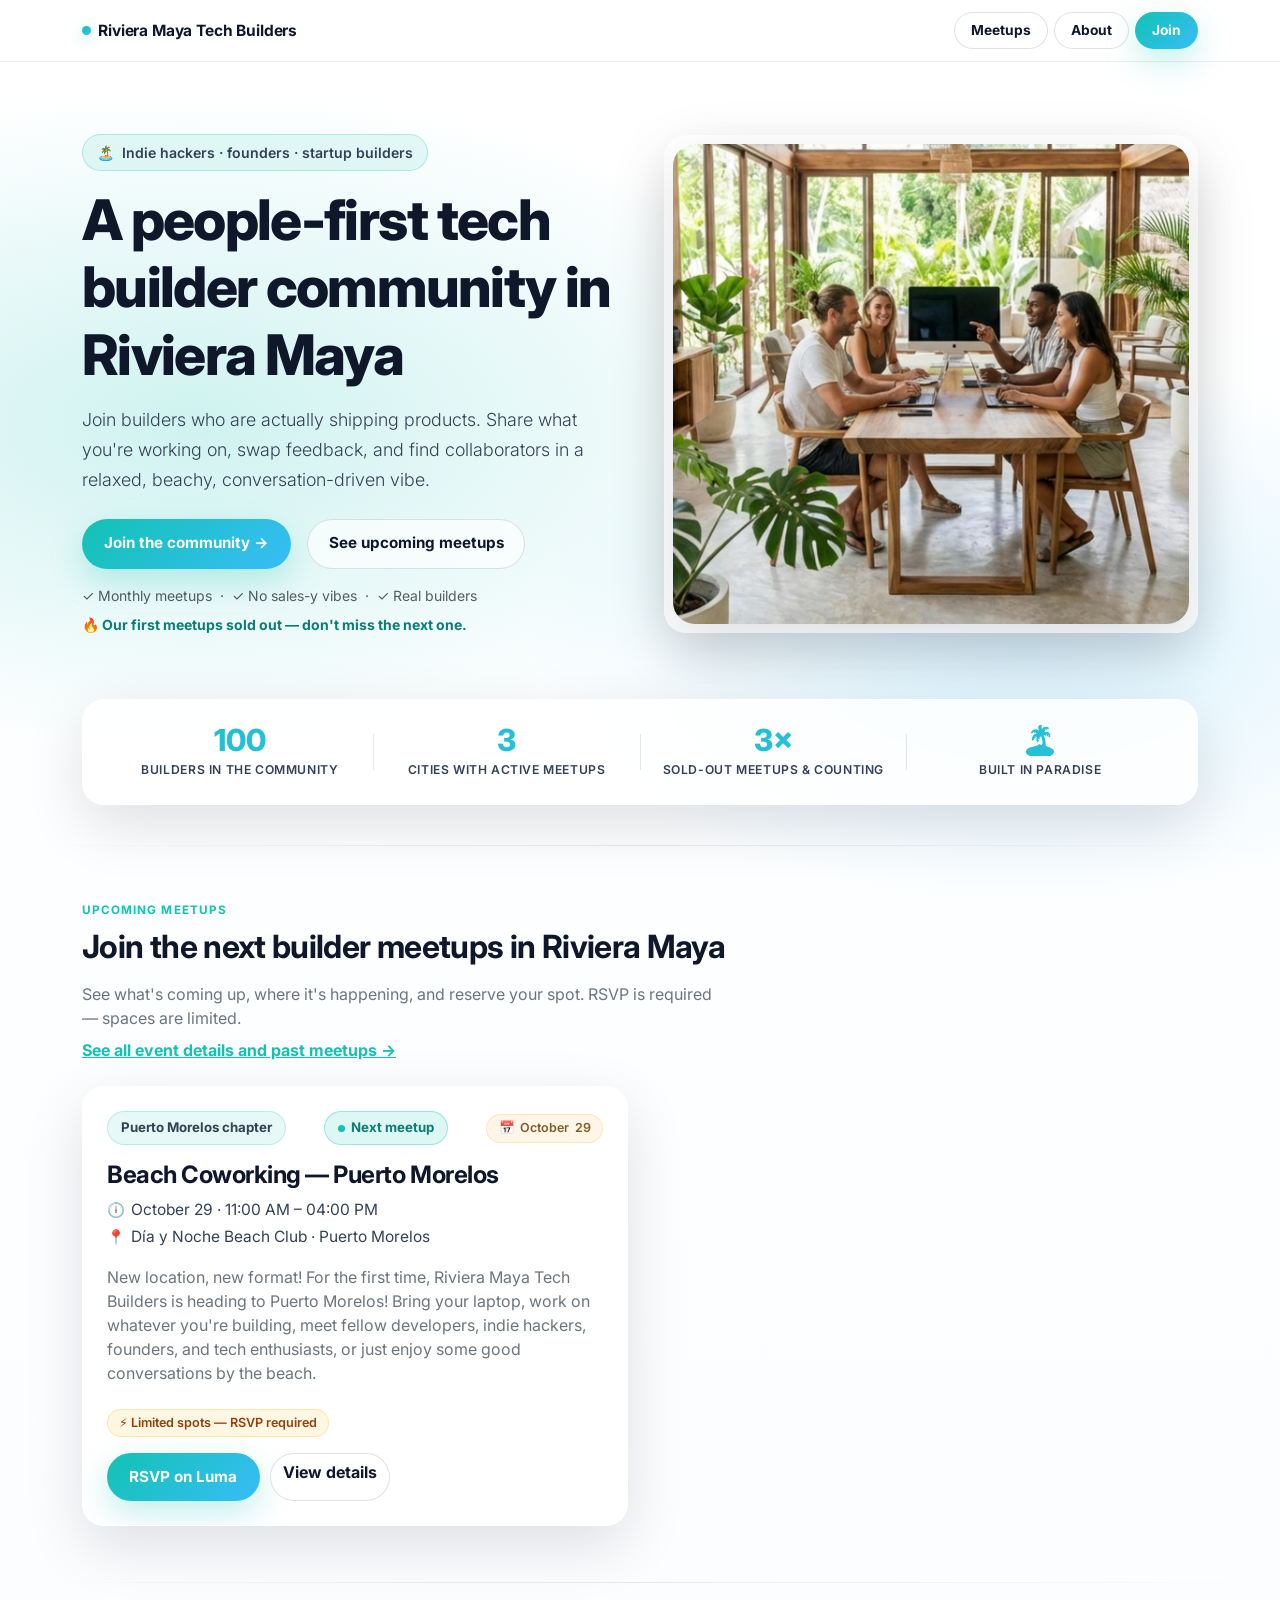
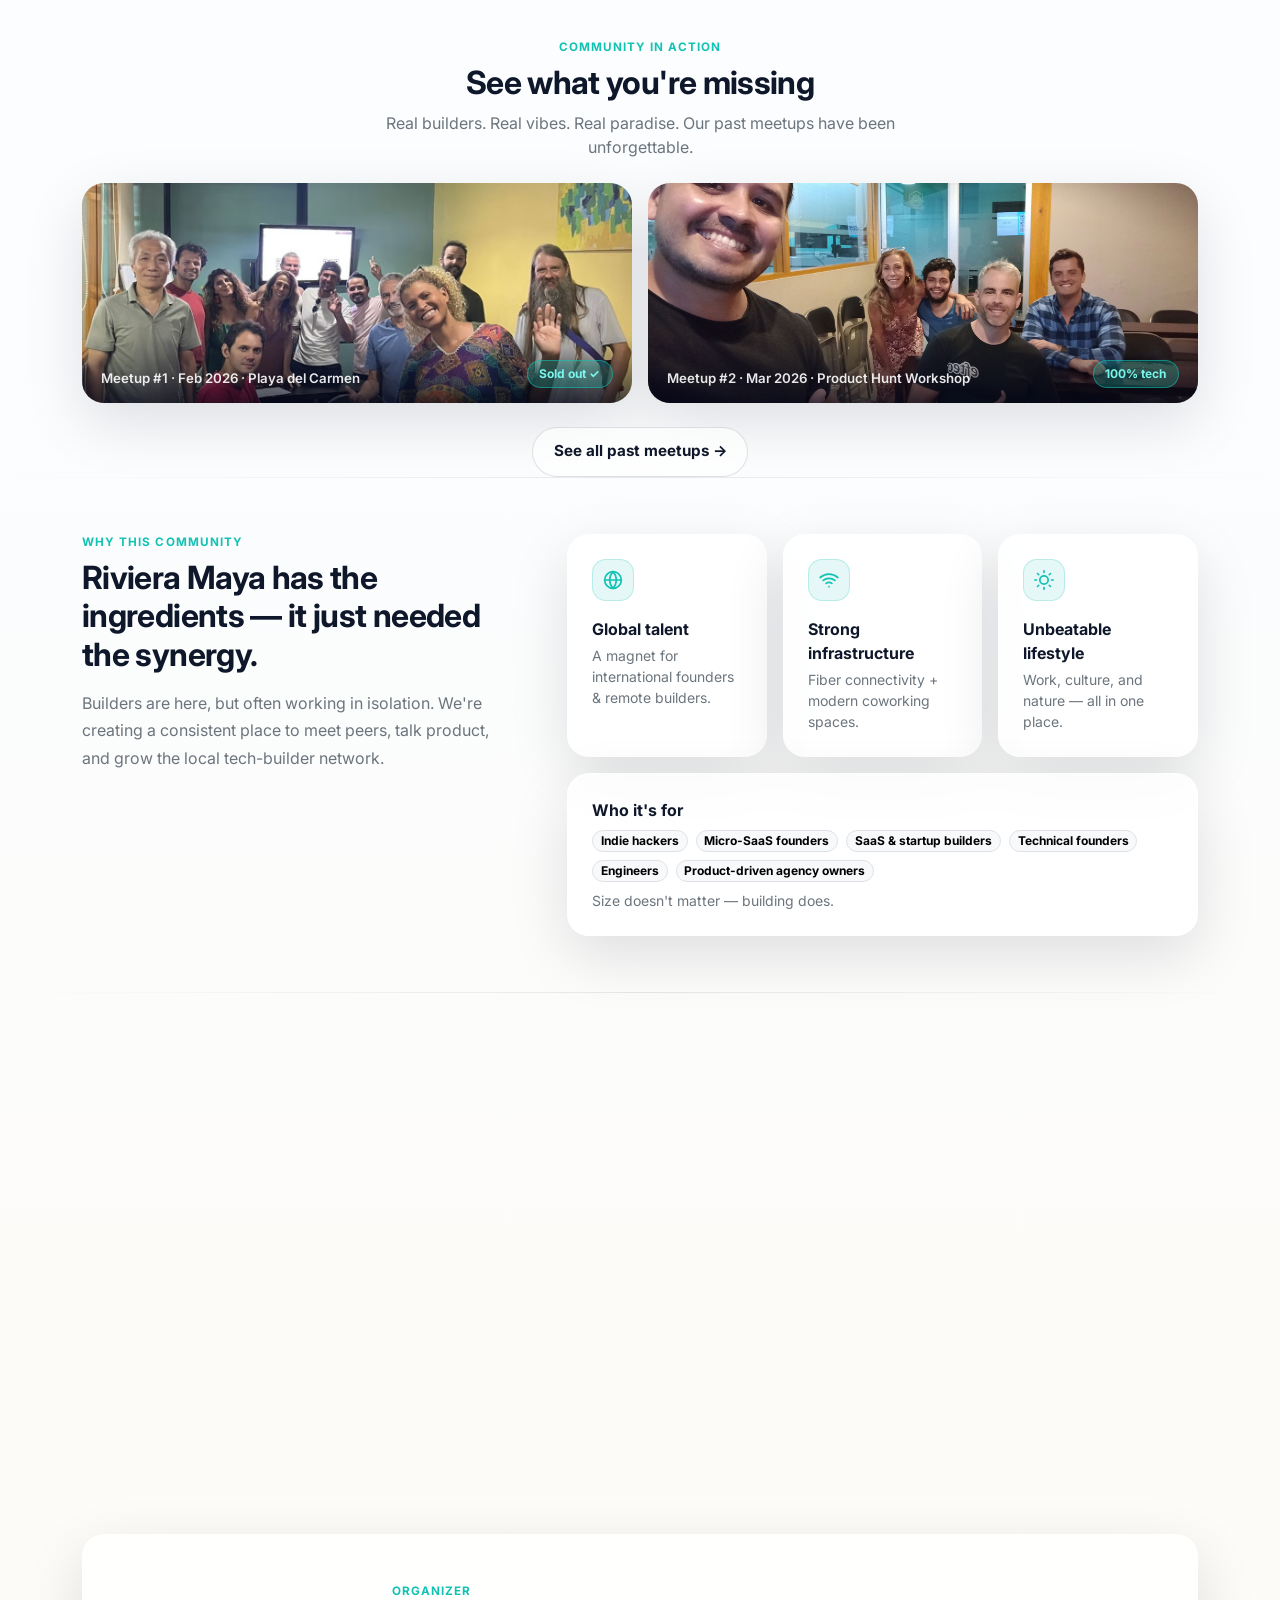
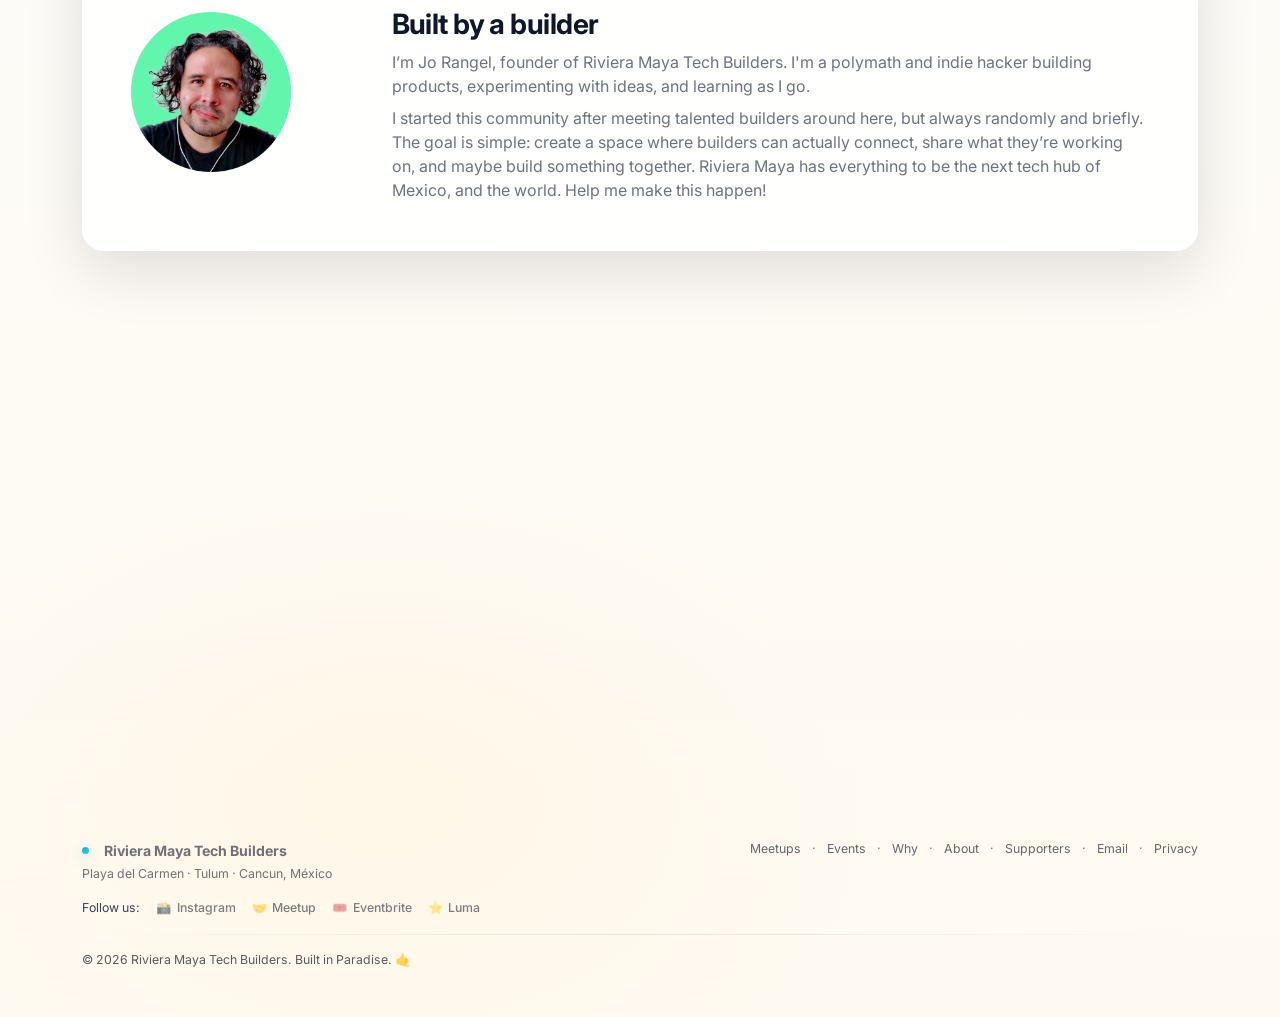
==== index.html @ ccc37596 "replace url from tulum event" ====
<!doctype html>
<html lang="en">
<head>
  <meta charset="utf-8" />
  <meta name="viewport" content="width=device-width, initial-scale=1" />

  <!-- ── SEO: Primary ─────────────────────────────────────── -->
  <title>Riviera Maya Tech Builders | Community for Founders & Indie Hackers</title>
  <meta name="description" content="Monthly meetups for indie hackers, SaaS founders & startup builders in Playa del Carmen, Tulum, and Cancun. No sales-y vibes — just real builders shipping real products." />
  <meta name="author" content="Riviera Maya Tech Builders" />
  <link rel="canonical" href="https://rivieramaya.tech/" />
  <meta name="robots" content="index, follow" />
  <meta name="theme-color" content="#12c2b3" />

  <!-- ── SEO: Open Graph ──────────────────────────────────── -->
  <meta property="og:type" content="website" />
  <meta property="og:url" content="https://rivieramaya.tech/" />
  <meta property="og:title" content="Riviera Maya Tech Builders | Community for Founders & Indie Hackers" />
  <meta property="og:description" content="Monthly meetups for indie hackers, SaaS founders & startup builders in Playa del Carmen, Tulum, and Cancun. Join the community." />
  <meta property="og:image" content="https://rivieramaya.tech/assets/og-image.png" />
  <meta property="og:image:width" content="1200" />
  <meta property="og:image:height" content="630" />
  <meta property="og:site_name" content="Riviera Maya Tech Builders" />
  <meta property="og:locale" content="en_US" />

  <!-- ── SEO: Twitter Card ────────────────────────────────── -->
  <meta name="twitter:card" content="summary_large_image" />
  <meta name="twitter:url" content="https://rivieramaya.tech/" />
  <meta name="twitter:title" content="Riviera Maya Tech Builders | Founders & Indie Hackers" />
  <meta name="twitter:description" content="Monthly meetups for indie hackers, SaaS founders & startup builders in Riviera Maya. Join the community." />
  <meta name="twitter:image" content="https://rivieramaya.tech/assets/og-image.png" />
  <meta name="twitter:site" content="@rivieramayatech" />

  <!-- ── Favicon ──────────────────────────────────────────── -->
  <link rel="icon" type="image/png" href="assets/favicon.png" />
  <link rel="apple-touch-icon" href="assets/favicon.png" />

  <!-- ── JSON-LD: Organization + Events ──────────────────── -->
  <script type="application/ld+json">
  {
    "@context": "https://schema.org",
    "@graph": [
      {
        "@type": "WebSite",
        "@id": "https://rivieramaya.tech/#website",
        "url": "https://rivieramaya.tech/",
        "name": "Riviera Maya Tech Builders",
        "description": "A community for indie hackers, founders, developers and startup builders in Playa del Carmen, Tulum, Puerto Morelos and Cancún.",
        "publisher": {
          "@id": "https://rivieramaya.tech/#organization"
        },
        "inLanguage": "en",
        "potentialAction": {
          "@type": "SearchAction",
          "target": "https://rivieramaya.tech/?s={search_term_string}",
          "query-input": "required name=search_term_string"
        }
      },
      {
        "@type": "Organization",
        "@id": "https://rivieramaya.tech/#organization",
        "name": "Riviera Maya Tech Builders",
        "url": "https://rivieramaya.tech/",
        "description": "A community for indie hackers, founders, developers and startup builders in Playa del Carmen, Tulum, Puerto Morelos and Cancún.",
        "email": "hello@rivieramaya.tech",
        "logo": {
          "@type": "ImageObject",
          "url": "https://rivieramaya.tech/assets/og-image.png",
          "width": 1200,
          "height": 630
        },
        "sameAs": [
          "https://www.instagram.com/rivieramayatech",
          "https://www.meetup.com/riviera-maya-tech-builders/",
          "https://www.eventbrite.com.mx/o/120842868943",
          "https://luma.com/rivieramayatech"
        ],
        "contactPoint": {
          "@type": "ContactPoint",
          "email": "hello@rivieramaya.tech",
          "contactType": "community"
        },
        "areaServed": [
          {
            "@type": "City",
            "name": "Playa del Carmen",
            "containedInPlace": {
              "@type": "State",
              "name": "Quintana Roo"
            }
          },
          {
            "@type": "City",
            "name": "Tulum",
            "containedInPlace": {
              "@type": "State",
              "name": "Quintana Roo"
            }
          },
          {
            "@type": "City",
            "name": "Cancún",
            "containedInPlace": {
              "@type": "State",
              "name": "Quintana Roo"
            }
          },
          {
            "@type": "City",
            "name": "Puerto Morelos",
            "containedInPlace": {
              "@type": "State",
              "name": "Quintana Roo"
            }
          }
        ]
      },
      {
        "@type": "Event",
        "@id": "https://rivieramaya.tech/events#event-puerto-morelos-2026-10-29",
        "name": "Beach Coworking — Riviera Maya Tech Builders (Puerto Morelos)",
        "description": "The first Riviera Maya Tech Builders meetup in Puerto Morelos: a relaxed beach coworking session. Bring your laptop, work on whatever you're building, and meet fellow developers, indie hackers, founders and tech enthusiasts by the Caribbean. No presentations, no pitches, no formal agenda. Free admission, RSVP required.",
        "startDate": "2026-10-29T11:00:00-05:00",
        "endDate": "2026-10-29T16:00:00-05:00",
        "eventAttendanceMode": "https://schema.org/OfflineEventAttendanceMode",
        "eventStatus": "https://schema.org/EventScheduled",
        "isAccessibleForFree": true,
        "image": [
          "https://rivieramaya.tech/assets/og-image.png"
        ],
        "url": "https://www.meetup.com/riviera-maya-tech-builders/events/317094755",
        "organizer": {
          "@id": "https://rivieramaya.tech/#organization"
        },
        "location": {
          "@type": "Place",
          "name": "Día y Noche Beach Club",
          "address": {
            "@type": "PostalAddress",
            "streetAddress": "Av. Javier Rojo Gómez y Rafael E. Melgar",
            "addressLocality": "Puerto Morelos",
            "postalCode": "77580",
            "addressRegion": "Quintana Roo",
            "addressCountry": "MX"
          }
        },
        "offers": {
          "@type": "Offer",
          "price": "0",
          "priceCurrency": "MXN",
          "availability": "https://schema.org/InStock",
          "validFrom": "2026-10-22T00:00:00-05:00",
          "url": "https://www.eventbrite.com.mx/e/beach-coworking-riviera-maya-tech-builders-tickets-2003791291694"
        }
      }
    ]
  }
</script>

  <!-- ── Tally embed ──────────────────────────────────────── -->
  <script async src="https://tally.so/widgets/embed.js"></script>

  <!-- ── Bootstrap 5 ─────────────────────────────────────── -->
  <link href="https://cdn.jsdelivr.net/npm/bootstrap@5.3.3/dist/css/bootstrap.min.css" rel="stylesheet" />

  <!-- ── Fonts ────────────────────────────────────────────── -->
  <link rel="preconnect" href="https://fonts.googleapis.com" />
  <link rel="preconnect" href="https://fonts.gstatic.com" crossorigin />
  <link href="https://fonts.googleapis.com/css2?family=Inter:wght@400;500;600;700;800&display=swap" rel="stylesheet" />

  <link rel="stylesheet" href="assets/style.css" />

  <style>
  /*In case a more stylish organizer photo is needed*/
  /*
  #organizer img {
    box-shadow: 0 12px 30px rgba(2,6,23,.12);
  }
  */
  </style>
</head>

<body>
  <a href="#main-content" class="skip-link">Skip to main content</a>

  <!-- ════════════════ NAV ════════════════ -->
  <nav class="navbar" id="mainNav" role="navigation" aria-label="Main navigation">
    <div class="container">

      <a class="navbar-brand fw-bold" href="/" aria-label="Riviera Maya Tech Builders – home">
        <span class="brand-dot" aria-hidden="true"></span>
        <span class="brand-name">Riviera Maya Tech Builders</span>
        <span class="brand-name-short">RM Tech Builders</span>
      </a>

      <div class="nav-actions">
        <a class="btn ghost btn-sm" href="#meetups">Meetups</a>
        <a class="btn ghost btn-sm" href="#about">About</a>
        <button
          class="btn cta btn-sm"
          data-tally-open="J9OvqK"
          data-tally-layout="modal"
          data-tally-width="374"
          data-tally-emoji-text="👋"
          data-tally-emoji-animation="heart-beat"
          data-tally-auto-close="3000"
          aria-label="Join the community"
        >
          Join
        </button>
      </div>

    </div>
  </nav>

  <!-- ════════════════ HERO ════════════════ -->
  <header class="hero" role="banner" id="main-content">
    <div class="container">
      <div class="row align-items-center g-4 g-lg-5">

        <!-- Copy -->
        <div class="col-lg-6">
          <div class="pill mb-3 fade-up visible">
            <span aria-hidden="true">🏝️</span>
            Indie hackers · founders · startup builders
          </div>

          <h1 class="headline display-4 mb-3 fade-up visible">
            A people-first tech builder community in Riviera Maya
          </h1>

          <p class="lead mb-4 fade-up visible delay-1">
            Join builders who are actually shipping products. Share what you're working on, swap feedback, and find collaborators in a relaxed, beachy, conversation-driven vibe.
          </p>

          <div class="d-flex flex-wrap gap-3 mb-3 fade-up visible delay-2">
            <button
              class="btn cta"
              data-tally-open="J9OvqK"
              data-tally-layout="modal"
              data-tally-width="374"
              data-tally-emoji-text="👋"
              data-tally-emoji-animation="heart-beat"
              data-tally-auto-close="3000"
              aria-label="Open form to join the community"
            >
              Join the community →
            </button>
            <a class="btn ghost" href="#meetups">See upcoming meetups</a>
          </div>

          <p class="small text-muted mb-0 fade-up visible delay-3">
            ✓ Monthly meetups &nbsp;·&nbsp; ✓ No sales-y vibes &nbsp;·&nbsp; ✓ Real builders
          </p>
          <p class="small fw-bold mt-2 mb-0 fade-up visible delay-3" style="color:#0a7d74;">
            🔥 Our first meetups sold out — don't miss the next one.
          </p>
        </div>

        <!-- Hero image -->
        <div class="col-lg-6 fade-up visible delay-1">
          <div class="glass p-2">
            <img
              class="hero-img"
              src="assets/hero.jpg"
              alt="Tech builders collaborating in a tropical coworking space in Riviera Maya"
              width="640" height="480"
              loading="eager"
              fetchpriority="high"
            />
          </div>
        </div>

      </div>
    </div>
  </header>

  <!-- ════════════════ SOCIAL PROOF STRIP ════════════════ -->
  <section class="proof-strip" aria-label="Community highlights">
    <div class="container">
      <div class="proof-strip-inner glass fade-up visible">
        <div class="proof-item">
          <div class="proof-num">100</div>
          <div class="proof-label">builders in the community</div>
        </div>
        <div class="proof-divider" aria-hidden="true"></div>
        <div class="proof-item">
          <div class="proof-num">3</div>
          <div class="proof-label">cities with active meetups</div>
        </div>
        <div class="proof-divider" aria-hidden="true"></div>
        <div class="proof-item">
          <div class="proof-num">3×</div>
          <div class="proof-label">sold-out meetups &amp; counting</div>
        </div>
        <div class="proof-divider" aria-hidden="true"></div>
        <div class="proof-item">
          <div class="proof-num">🏝️</div>
          <div class="proof-label">built in paradise</div>
        </div>
      </div>
    </div>
  </section>

  <div class="soft-divider"></div>

  <!-- ════════════════ MEETUPS ════════════════ -->
  <section id="meetups" class="section" aria-labelledby="meetups-heading">
    <div class="container">
      <div class="row align-items-end g-4 mb-4">
        <div class="col-lg-8 fade-up">
          <div class="kicker mb-2">Upcoming meetups</div>
          <h2 class="fw-bold mb-3" id="meetups-heading">Join the next builder meetups in Riviera Maya</h2>
          <p class="text-secondary mb-2" style="max-width:640px">
            See what's coming up, where it's happening, and reserve your spot.
            RSVP is required — spaces are limited.
          </p>
          <a href="events.html" class="fw-bold" style="color:var(--sea)">See all event details and past meetups →</a>
        </div>
      </div>

      <!-- Meetup Cards -->
      
      <div class="row g-4">

        <div class="col-lg-6 fade-up delay-1">
          <div class="glass p-3 p-md-4 meetup-card d-flex flex-column h-100">
            <div class="d-flex align-items-center justify-content-between mb-3">
              <span class="meetup-badge">Puerto Morelos chapter</span>
              <span class="meetup-badge upcoming">Next meetup</span>
              <span class="date-chip"><span aria-hidden="true">📅</span>October <time datetime="2026-10-29">29</time></span>
            </div>

            <h3 class="h4 fw-bold mb-2">Beach Coworking — Puerto Morelos</h3>
            <div class="meetup-meta mb-1" data-icon="🕕">October 29 · 11:00 AM – 04:00 PM</div>
            <div class="meetup-meta mb-3" data-icon="📍">Día y Noche Beach Club · Puerto Morelos</div>

            <p class="text-secondary mb-4">
              ​New location, new format! For the first time, Riviera Maya Tech Builders is heading to Puerto Morelos! 
              Bring your laptop, work on whatever you're building, meet fellow developers, indie hackers, founders, and tech enthusiasts, or just enjoy some good conversations by the beach.
            </p>

            <div class="mb-3">
              <span class="capacity-note">⚡ Limited spots — RSVP required</span>
            </div>
            <div class="meetup-actions mt-auto">
              <a
                class="btn cta"
                href="https://luma.com/9oxpor7z"
                target="_blank"
                rel="noopener noreferrer"
                aria-label="RSVP on Luma for Puerto Morelos meetup"
              >
                RSVP on Luma
              </a>
              <a class="btn flyer-btn" href="events.html#puerto-morelos">
                View details
              </a>
            </div>
          </div>
        </div>
        <!-- 
        <div class="col-lg-6 fade-up delay-1">
          <div class="glass p-3 p-md-4 meetup-card d-flex flex-column h-100">
            <div class="d-flex align-items-center justify-content-between mb-3">
              <span class="meetup-badge">PDC chapter</span>
              <span class="date-chip"><span aria-hidden="true">📅</span> <time datetime="2026-06-29">June 29</time></span>
            </div>

            <h3 class="h4 fw-bold mb-2">Built in Paradise 🌴</h3>
            <div class="meetup-meta mb-1" data-icon="🕕">June 29 · 6:00 PM – 8:00 PM</div>
            <div class="meetup-meta mb-3" data-icon="📍">Nest Coworking · Playa del Carmen</div>

            <p class="text-secondary mb-4">
              Another Built in Paradise session. Builders will present their projects built in Riviera Maya, followed by open discussion and feedback from the group. See what people is building locally!
            </p>

            <div class="mb-3">
              <span class="capacity-note">⚡ Limited spots — RSVP required</span>
            </div>
            <div class="meetup-actions mt-auto">
              <a
                class="btn cta"
                href="https://luma.com/s7ik2f88"
                target="_blank"
                rel="noopener noreferrer"
                aria-label="RSVP on Luma for built in paradise meetup"
              >
                RSVP on Luma
              </a>
              <a class="btn flyer-btn" href="events.html#event-built-in-paradise">
                View details
              </a>
            </div>
          </div>
        </div>
      </div>
      -->

    </div>
  </section>

  <div class="soft-divider"></div>

  <!-- ════════════════ COMMUNITY IN ACTION ════════════════ -->
  <section class="section community-action" aria-labelledby="action-heading">
    <div class="container">
      <div class="text-center mb-4 fade-up">
        <div class="kicker mb-2">Community in action</div>
        <h2 class="fw-bold" id="action-heading">See what you're missing</h2>
        <p class="text-secondary mt-2 mb-0" style="max-width:520px;margin-left:auto;margin-right:auto">
          Real builders. Real vibes. Real paradise. Our past meetups have been unforgettable.
        </p>
      </div>
      <div class="row g-3">
        <div class="col-md-6 fade-up delay-1">
          <div class="photo-card">
            <img
              src="assets/events/february19.jpg"
              alt="Riviera Maya Tech Builders first meetup in Playa del Carmen, February 2026"
              class="community-photo"
              loading="lazy"
              width="800" height="500"
            />
            <div class="photo-overlay">
              <div class="photo-caption-text">Meetup #1 · Feb 2026 · Playa del Carmen</div>
              <span class="photo-badge sold-out-badge">Sold out ✓</span>
            </div>
          </div>
        </div>
        <div class="col-md-6 fade-up delay-2">
          <div class="photo-card">
            <img
              src="assets/events/march18.jpg"
              alt="Product Hunt workshop at Riviera Maya Tech Builders, March 2026"
              class="community-photo"
              loading="lazy"
              width="800" height="500"
            />
            <div class="photo-overlay">
              <div class="photo-caption-text">Meetup #2 · Mar 2026 · Product Hunt Workshop</div>
              <span class="photo-badge sold-out-badge">100% tech</span>
            </div>
          </div>
        </div>
      </div>
      <div class="text-center mt-4 fade-up">
        <a href="events.html#past-events" class="btn ghost">See all past meetups →</a>
      </div>
    </div>
  </section>

  <div class="soft-divider"></div>

  <!-- ════════════════ WHY ════════════════ -->
  <section id="why" class="section" aria-labelledby="why-heading">
    <div class="container">
      <div class="row g-4 g-lg-5 align-items-stretch">

        <div class="col-lg-5 fade-up">
          <div class="kicker mb-2">Why this community</div>
          <h2 class="fw-bold mb-3" id="why-heading">Riviera Maya has the ingredients — it just needed the synergy.</h2>
          <p class="text-secondary mb-0" style="line-height:1.7">
            Builders are here, but often working in isolation. We're creating a consistent place to meet peers,
            talk product, and grow the local tech-builder network.
          </p>
        </div>

        <div class="col-lg-7">
          <div class="row g-3">
            <div class="col-md-4 fade-up delay-1">
              <div class="glass p-4 h-100">
                <div class="icon mb-3" aria-label="Global talent">
                  <svg xmlns="http://www.w3.org/2000/svg" width="20" height="20" viewBox="0 0 24 24" fill="none" stroke="currentColor" stroke-width="2" stroke-linecap="round" stroke-linejoin="round" aria-hidden="true"><circle cx="12" cy="12" r="10"/><line x1="2" y1="12" x2="22" y2="12"/><path d="M12 2a15.3 15.3 0 0 1 4 10 15.3 15.3 0 0 1-4 10 15.3 15.3 0 0 1-4-10 15.3 15.3 0 0 1 4-10z"/></svg>
                </div>
                <div class="fw-bold mb-1">Global talent</div>
                <div class="text-secondary small">A magnet for international founders &amp; remote builders.</div>
              </div>
            </div>
            <div class="col-md-4 fade-up delay-2">
              <div class="glass p-4 h-100">
                <div class="icon mb-3" aria-label="Strong infrastructure">
                  <svg xmlns="http://www.w3.org/2000/svg" width="20" height="20" viewBox="0 0 24 24" fill="none" stroke="currentColor" stroke-width="2" stroke-linecap="round" stroke-linejoin="round" aria-hidden="true"><path d="M5 12.55a11 11 0 0 1 14.08 0"/><path d="M1.42 9a16 16 0 0 1 21.16 0"/><path d="M8.53 16.11a6 6 0 0 1 6.95 0"/><line x1="12" y1="20" x2="12.01" y2="20"/></svg>
                </div>
                <div class="fw-bold mb-1">Strong infrastructure</div>
                <div class="text-secondary small">Fiber connectivity + modern coworking spaces.</div>
              </div>
            </div>
            <div class="col-md-4 fade-up delay-3">
              <div class="glass p-4 h-100">
                <div class="icon mb-3" aria-label="Unbeatable lifestyle">
                  <svg xmlns="http://www.w3.org/2000/svg" width="20" height="20" viewBox="0 0 24 24" fill="none" stroke="currentColor" stroke-width="2" stroke-linecap="round" stroke-linejoin="round" aria-hidden="true"><circle cx="12" cy="12" r="5"/><line x1="12" y1="1" x2="12" y2="3"/><line x1="12" y1="21" x2="12" y2="23"/><line x1="4.22" y1="4.22" x2="5.64" y2="5.64"/><line x1="18.36" y1="18.36" x2="19.78" y2="19.78"/><line x1="1" y1="12" x2="3" y2="12"/><line x1="21" y1="12" x2="23" y2="12"/><line x1="4.22" y1="19.78" x2="5.64" y2="18.36"/><line x1="18.36" y1="5.64" x2="19.78" y2="4.22"/></svg>
                </div>
                <div class="fw-bold mb-1">Unbeatable lifestyle</div>
                <div class="text-secondary small">Work, culture, and nature — all in one place.</div>
              </div>
            </div>
          </div>

          <div class="glass p-4 mt-3 fade-up delay-2">
            <div class="fw-bold mb-2">Who it's for</div>
            <div class="d-flex flex-wrap gap-2" role="list" aria-label="Community member types">
              <span class="badge rounded-pill text-bg-light border" role="listitem">Indie hackers</span>
              <span class="badge rounded-pill text-bg-light border" role="listitem">Micro-SaaS founders</span>
              <span class="badge rounded-pill text-bg-light border" role="listitem">SaaS &amp; startup builders</span>
              <span class="badge rounded-pill text-bg-light border" role="listitem">Technical founders</span>
              <span class="badge rounded-pill text-bg-light border" role="listitem">Engineers</span>
              <span class="badge rounded-pill text-bg-light border" role="listitem">Product-driven agency owners</span>
            </div>
            <div class="text-secondary small mt-2">
              Size doesn't matter — building does.
            </div>
          </div>
        </div>

      </div>
    </div>
  </section>

  <div class="soft-divider"></div>

  <!-- ════════════════ ABOUT / HOW WE ROLL ════════════════ -->
  <section id="about" class="section" aria-labelledby="about-heading">
    <div class="container">
      <div class="glass p-4 p-md-5 fade-up">
        <div class="row g-4 align-items-center">

          <div class="col-lg-8">
            <div class="kicker mb-2">How we roll</div>
            <h2 class="fw-bold mb-3" id="about-heading">Simple, friendly, and laidback</h2>
            <div class="row g-3 mt-1">
              <div class="col-sm-6">
                <div class="d-flex gap-3 align-items-start">
                  <span aria-hidden="true" style="font-size:1.35rem;line-height:1.1">📅</span>
                  <div>
                    <div class="fw-bold small mb-1">Monthly / bimonthly meetups</div>
                    <div class="text-secondary small">Talks, workshops, and informal sessions.</div>
                  </div>
                </div>
              </div>
              <div class="col-sm-6">
                <div class="d-flex gap-3 align-items-start">
                  <span aria-hidden="true" style="font-size:1.35rem;line-height:1.1">🚫</span>
                  <div>
                    <div class="fw-bold small mb-1">Conversation-driven</div>
                    <div class="text-secondary small">Not sales-driven. Never will be.</div>
                  </div>
                </div>
              </div>
              <div class="col-sm-6">
                <div class="d-flex gap-3 align-items-start">
                  <span aria-hidden="true" style="font-size:1.35rem;line-height:1.1">🧠</span>
                  <div>
                    <div class="fw-bold small mb-1">Bring what you're building</div>
                    <div class="text-secondary small">Share progress — and what you're stuck on.</div>
                  </div>
                </div>
              </div>
              <div class="col-sm-6">
                <div class="d-flex gap-3 align-items-start">
                  <span aria-hidden="true" style="font-size:1.35rem;line-height:1.1">✨</span>
                  <div>
                    <div class="fw-bold small mb-1">Leave with value</div>
                    <div class="text-secondary small">Feedback, ideas, and new connections every time.</div>
                  </div>
                </div>
              </div>
            </div>
          </div>

          <!-- CTA card -->
          <div class="col-lg-4 fade-up delay-1">
            <div class="glass-sand p-4 text-center">
              <div style="font-size:2rem;margin-bottom:.6rem" aria-hidden="true">🌊</div>
              <div class="fw-bold mb-2">Want to join or collaborate?</div>
              <p class="small text-secondary mb-3">
                Answer this short form and we'll loop you into the next meetup.
              </p>
              <button
                class="btn cta w-100 justify-content-center"
                data-tally-open="J9OvqK"
                data-tally-layout="modal"
                data-tally-width="374"
                data-tally-emoji-text="👋"
                data-tally-emoji-animation="heart-beat"
                data-tally-auto-close="3000"
                aria-label="Open form to join the community"
              >
                Join →
              </button>
              <div class="small text-muted mt-2">No spam. Just meetup updates.</div>
            </div>
          </div>

        </div>
      </div>
    </div>
  </section>

  <!-- ════════════════ ORGANIZER ════════════════ -->
  <section id="organizer" class="section">
    <div class="container">
      <div class="glass p-4 p-md-5">
        <div class="row align-items-center g-4">
          
          <!-- Photo -->
          <div class="col-md-3 text-center text-md-start">
            <img 
              src="assets/organizer.webp" 
              alt="Jo Rangel, organizer of Riviera Maya Tech Builders"
              class="img-fluid rounded-4"
              style="max-width:160px;"
              loading="lazy"
            />
          </div>

          <!-- Content -->
          <div class="col-md-9">
            <div class="kicker mb-2">Organizer</div>
            <h3 class="fw-bold mb-2">Built by a builder</h3>
            
            <p class="text-secondary mb-2">
              I’m Jo Rangel, founder of Riviera Maya Tech Builders. I'm a polymath and indie hacker building products, experimenting with ideas, and learning as I go.
            </p>

            <p class="text-secondary mb-0">
              I started this community after meeting talented builders around here, but always randomly and briefly. The goal is simple: create a space where builders can actually connect, share what they’re working on, and maybe build something together. Riviera Maya has everything to be the next tech hub of Mexico, and the world. Help me make this happen!
            </p>
          </div>

        </div>
      </div>
    </div>
  </section>

  <!-- ════════════════ SUPPORTERS ════════════════ -->
  <section id="supporters" class="section pt-0" aria-labelledby="supporters-heading">
    <div class="container">
      <div class="glass p-4 p-md-5 fade-up">
        <div class="row align-items-end g-4 mb-4">
          <div class="col-lg-8">
            <div class="kicker mb-2">Community partners</div>
            <h2 class="fw-bold mb-3" id="supporters-heading">Trusted by</h2>
            <p class="text-secondary mb-0" style="max-width:600px">
              Our meetups are made possible thanks to these amazing coworking spaces in the Riviera Maya.
            </p>
          </div>
        </div>

        <div class="row g-3 align-items-start">
          <div class="col-md-5 fade-up delay-1">
            <a
              class="glass p-4 h-100 support-card"
              href="https://nestcoworking.com.mx/"
              target="_blank"
              rel="noopener noreferrer"
              aria-label="Visit Nest Coworking website"
            >
              <div class="support-logo-wrap">
                <img class="support-logo" src="assets/nest.jpg" alt="Nest Coworking logo" width="180" height="56" loading="lazy" />
              </div>
              <div class="fw-bold mb-1">Nest Coworking</div>
              <div class="text-secondary small">Host of our Playa del Carmen meetups.</div>
            </a>
          </div>

          <div class="col-md-5 fade-up delay-2">
            <a
              class="glass p-4 h-100 support-card"
              href="https://digitaljungle.org/"
              target="_blank"
              rel="noopener noreferrer"
              aria-label="Visit Digital Jungle website"
            >
              <div class="support-logo-wrap">
                <img class="support-logo" src="assets/digitaljungle.png" alt="Digital Jungle logo" width="180" height="56" loading="lazy" />
              </div>
              <div class="fw-bold mb-1">Digital Jungle</div>
              <div class="text-secondary small">Host of our Tulum meetups.</div>
            </a>
          </div>

          <div class="col-md-2 fade-up delay-3 d-flex align-items-center">
            <div class="small text-secondary">
              Want to host or support?<br>
              <a href="mailto:hello@rivieramaya.tech" class="fw-bold" style="color:var(--sea)">Email us →</a>
            </div>
          </div>
        </div>

      </div>
    </div>
  </section>

  <!-- ════════════════ FOOTER ════════════════ -->
  <footer role="contentinfo">
    <div class="container">
      <div class="d-flex flex-column flex-md-row justify-content-between align-items-start gap-3">
        <div>
          <div class="d-flex align-items-center gap-2 mb-1">
            <span class="brand-dot" style="width:7px;height:7px" aria-hidden="true"></span>
            <span class="fw-bold">Riviera Maya Tech Builders</span>
          </div>
          <div class="small">Playa del Carmen · Tulum · Cancun, México</div>
        </div>

        <nav class="small" aria-label="Footer navigation">
          <a href="#meetups">Meetups</a>
          <span class="mx-2" aria-hidden="true">·</span>
          <a href="events.html">Events</a>
          <span class="mx-2" aria-hidden="true">·</span>
          <a href="#why">Why</a>
          <span class="mx-2" aria-hidden="true">·</span>
          <a href="#about">About</a>
          <span class="mx-2" aria-hidden="true">·</span>
          <a href="#supporters">Supporters</a>
          <span class="mx-2" aria-hidden="true">·</span>
          <a href="mailto:hello@rivieramaya.tech">Email</a>
          <span class="mx-2" aria-hidden="true">·</span>
          <a href="privacy.html">Privacy</a>
        </nav>
      </div>

      <div class="mt-3 d-flex flex-wrap align-items-center gap-3">
        <span class="small" style="color:var(--muted)">Follow us:</span>
        <a class="social-link small"
          href="https://www.instagram.com/rivieramayatech"
          target="_blank" rel="me noopener noreferrer"
          aria-label="Riviera Maya Tech Builders on Instagram">
          <span aria-hidden="true">📸</span> Instagram
        </a>
        <a class="social-link small"
          href="https://www.meetup.com/riviera-maya-tech-builders/"
          target="_blank" rel="me noopener noreferrer"
          aria-label="Riviera Maya Tech Builders on Meetup">
          <span aria-hidden="true">🤝</span> Meetup
        </a>
        <a class="social-link small"
          href="https://www.eventbrite.com.mx/o/120842868943"
          target="_blank" rel="me noopener noreferrer"
          aria-label="Riviera Maya Tech Builders on Eventbrite">
          <span aria-hidden="true">🎟️</span> Eventbrite
        </a>
        <a class="social-link small"
          href="https://luma.com/rivieramayatech"
          target="_blank" rel="me noopener noreferrer"
          aria-label="Riviera Maya Tech Builders on Luma">
          <span aria-hidden="true">⭐</span> Luma
        </a>
      </div>

      <div class="soft-divider my-3"></div>

      <div class="small text-muted">
        © <span id="year"></span> Riviera Maya Tech Builders. Built in Paradise. 🤙
      </div>
    </div>
  </footer>

  <!-- ════════════════ SCRIPTS ════════════════ -->
  <script src="https://cdn.jsdelivr.net/npm/bootstrap@5.3.3/dist/js/bootstrap.bundle.min.js"></script>
  <script>
    // Footer year
    document.getElementById("year").textContent = new Date().getFullYear();

    // Scroll shadow on nav
    const nav = document.getElementById("mainNav");
    window.addEventListener("scroll", () => {
      nav.classList.toggle("scrolled", window.scrollY > 20);
    }, { passive: true });

    // Fade-up on scroll
    const fadeEls = document.querySelectorAll(".fade-up");
    if ("IntersectionObserver" in window) {
      const io = new IntersectionObserver(
        (entries) => entries.forEach(e => {
          if (e.isIntersecting) { e.target.classList.add("visible"); io.unobserve(e.target); }
        }),
        { threshold: 0.10 }
      );
      fadeEls.forEach(el => io.observe(el));
    } else {
      fadeEls.forEach(el => el.classList.add("visible"));
    }
  </script>

</body>
</html>
---- assets/style.css ----
/* ── Design tokens ──────────────────────────────────── */
:root {
  --ink:         #0f172a;
  --muted:       #334155;
  --sea:         #12c2b3;
  --sea-2:       #38bdf8;
  --sand:        #fff6e5;
  --sand-border: rgba(255,207,134,.30);
  --card:        rgba(255,255,255,.82);
  --shadow:      0 20px 60px rgba(2,6,23,.12);
  --shadow-sm:   0 8px 24px rgba(2,6,23,.08);
  --radius:      22px;
  --nav-h:       62px;
}

/* ── Base ────────────────────────────────────────────── */
*, *::before, *::after { box-sizing: border-box; }
html { scroll-behavior: smooth; }

body {
  font-family: "Inter", system-ui, -apple-system, Segoe UI, Roboto, Arial, sans-serif;
  color: var(--ink);
  background:
    radial-gradient(1200px 600px at 15% 10%, rgba(18,194,179,.20), transparent 55%),
    radial-gradient(900px 500px at 80% 15%, rgba(56,189,248,.18), transparent 55%),
    radial-gradient(900px 600px at 30% 95%, rgba(255,246,229,.85), transparent 55%),
    linear-gradient(180deg, #ffffff, #fbfdff 45%, #fffaf1 100%);
  overflow-x: hidden;
}

/* ── Typography ─────────────────────────────────────── */
h1, h2, h3, h4 {
  font-family: inherit;
  letter-spacing: -0.02em;
}

/* ── Accessibility ──────────────────────────────────── */
.skip-link {
  position: absolute;
  left: -9999px;
  top: auto;
  width: 1px;
  height: 1px;
  overflow: hidden;
}
.skip-link:focus {
  position: fixed;
  top: 1rem;
  left: 1rem;
  width: auto;
  height: auto;
  padding: .75rem 1rem;
  background: #fff;
  color: var(--ink);
  border-radius: 999px;
  box-shadow: var(--shadow-sm);
  z-index: 2000;
  text-decoration: none;
}

/* ════════════════════════════════════════════════════
   NAV
════════════════════════════════════════════════════ */
.navbar {
  backdrop-filter: blur(12px) saturate(1.3);
  -webkit-backdrop-filter: blur(12px) saturate(1.3);
  background: rgba(255,255,255,.75) !important;
  border-bottom: 1px solid rgba(15,23,42,.08);
  transition: box-shadow .25s ease;
  position: fixed;
  top: 0; left: 0; right: 0;
  z-index: 1000;
  min-height: var(--nav-h);
  padding-top: .55rem;
  padding-bottom: .55rem;
}
.navbar.scrolled {
  box-shadow: 0 4px 28px rgba(2,6,23,.08);
}

.navbar .container {
  display: flex;
  align-items: center;
  justify-content: space-between;
  flex-wrap: nowrap;
  gap: .5rem;
  width: 100%;
}

.navbar-brand {
  font-weight: 700;
  font-size: .97rem;
  letter-spacing: -.01em;
  white-space: nowrap;
  flex-shrink: 1;
  min-width: 0;
  display: flex;
  align-items: center;
  text-decoration: none;
  color: var(--ink);
}
.navbar-brand:hover { color: var(--ink); }

.brand-name-short { display: none; }

.brand-dot {
  width: 9px;
  height: 9px;
  border-radius: 999px;
  background: linear-gradient(135deg, var(--sea), var(--sea-2));
  display: inline-block;
  flex-shrink: 0;
  margin-right: .45rem;
  box-shadow: 0 4px 14px rgba(18,194,179,.40);
  animation: pulse-dot 3s ease-in-out infinite;
}

@keyframes pulse-dot {
  0%,100% { box-shadow: 0 4px 14px rgba(18,194,179,.40); }
  50% { box-shadow: 0 4px 22px rgba(18,194,179,.70); }
}

.nav-actions {
  display: flex;
  align-items: center;
  gap: .4rem;
  flex-shrink: 0;
  flex-wrap: nowrap;
}

@media (max-width: 575px) {
  .navbar {
    padding-top: .45rem;
    padding-bottom: .45rem;
  }
  .navbar .container {
    flex-direction: row;
    align-items: center;
    justify-content: space-between;
    gap: .5rem;
  }
  .navbar-brand {
    font-size: .88rem;
  }
  /* Hide ghost nav links on small screens — keep only the CTA */
  .nav-actions .ghost {
    display: none;
  }
  .nav-actions .cta {
    font-size: .84rem;
    padding: .46rem 1rem;
  }
}

/* ── Buttons ─────────────────────────────────────────── */
.cta {
  border-radius: 999px;
  padding: .78rem 1.4rem;
  font-weight: 700;
  font-size: .95rem;
  background: linear-gradient(135deg, var(--sea) 0%, var(--sea-2) 100%);
  border: 0;
  color: #fff !important;
  box-shadow: 0 12px 32px rgba(18,194,179,.26);
  transition: filter .18s, transform .18s, box-shadow .18s;
  display: inline-flex;
  align-items: center;
  gap: .4rem;
  text-decoration: none;
  cursor: pointer;
}
.cta:hover {
  filter: saturate(1.1) brightness(.97);
  transform: translateY(-1px);
  box-shadow: 0 18px 42px rgba(18,194,179,.34);
}
.cta:active { transform: translateY(0); }
.cta.btn-sm { padding: .5rem 1.05rem; font-size: .86rem; }

.ghost {
  border-radius: 999px;
  padding: .78rem 1.3rem;
  font-weight: 700;
  font-size: .95rem;
  border: 1.5px solid rgba(15,23,42,.13);
  background: rgba(255,255,255,.65);
  color: var(--ink);
  transition: background .18s, border-color .18s, transform .18s;
  text-decoration: none;
  display: inline-flex;
  align-items: center;
  cursor: pointer;
}
.ghost:hover {
  background: rgba(255,255,255,.92);
  border-color: rgba(15,23,42,.22);
  transform: translateY(-1px);
}
.ghost.btn-sm { padding: .42rem 1rem; font-size: .86rem; }

.flyer-btn {
  background: rgba(255,255,255,.70);
  border: 1.5px solid rgba(15,23,42,.12);
  color: var(--ink);
  border-radius: 999px;
  font-weight: 700;
  transition: background .18s, border-color .18s;
}
.flyer-btn:hover {
  background: rgba(255,255,255,.95);
  border-color: rgba(15,23,42,.20);
}

/* ── Cards ───────────────────────────────────────────── */
.glass {
  background: var(--card);
  backdrop-filter: blur(6px);
  -webkit-backdrop-filter: blur(6px);
  border: 1px solid rgba(255,255,255,.65);
  border-radius: var(--radius);
  box-shadow: var(--shadow);
}
.glass-sand {
  background: rgba(255,246,229,.78);
  border: 1px solid var(--sand-border);
  border-radius: var(--radius);
  box-shadow: var(--shadow-sm);
}

/* ── Pills / labels ──────────────────────────────────── */
.pill {
  display: inline-flex;
  align-items: center;
  gap: .45rem;
  padding: .44rem .88rem;
  border-radius: 999px;
  background: rgba(18,194,179,.10);
  border: 1px solid rgba(18,194,179,.26);
  color: var(--muted);
  font-weight: 600;
  font-size: .88rem;
}

.meetup-badge {
  display: inline-flex;
  align-items: center;
  gap: .4rem;
  padding: .38rem .8rem;
  border-radius: 999px;
  background: rgba(18,194,179,.10);
  border: 1px solid rgba(18,194,179,.22);
  color: var(--muted);
  font-weight: 700;
  font-size: .83rem;
}
.meetup-badge.upcoming {
  background: rgba(18,194,179,.14);
  border-color: rgba(18,194,179,.35);
  color: #0a7d74;
}
.meetup-badge.upcoming::before {
  content: '';
  display: inline-block;
  width: 7px;
  height: 7px;
  border-radius: 50%;
  background: var(--sea);
  animation: pulse-dot 2s ease-in-out infinite;
}

.kicker {
  font-weight: 700;
  letter-spacing: .09em;
  text-transform: uppercase;
  font-size: .73rem;
  color: var(--sea);
}

.date-chip {
  display: inline-flex;
  align-items: center;
  gap: .35rem;
  padding: .28rem .7rem;
  border-radius: 999px;
  background: rgba(255,246,229,.90);
  border: 1px solid rgba(255,180,80,.28);
  color: #7c5e2a;
  font-size: .78rem;
  font-weight: 600;
}

/* ── Hero primitives ─────────────────────────────────── */
.hero {
  padding-top: calc(var(--nav-h) + 4.5rem);
  padding-bottom: 4rem;
}
@media (max-width: 991px) { .hero { padding-top: calc(var(--nav-h) + 3rem); } }
@media (max-width: 767px) { .hero { padding-top: calc(var(--nav-h) + 2.5rem); } }
@media (max-width: 575px) { .hero { padding-top: calc(var(--nav-h) + 4rem); } }

.hero .headline {
  font-weight: 800;
  letter-spacing: -0.03em;
  max-width: 16ch;
}
@media (max-width: 576px) {
  .hero .headline { font-size: 2.2rem !important; }
}

.hero-img {
  width: 100%;
  border-radius: var(--radius);
  box-shadow: var(--shadow);
  object-fit: cover;
  aspect-ratio: 4 / 3;
  background: #e2e8f0;
}

.lead {
  color: var(--muted);
  font-size: 1.12rem;
  line-height: 1.68;
}

/* ── Generic blocks ───────────────────────────────────── */
.icon {
  width: 42px;
  height: 42px;
  border-radius: 14px;
  display: grid;
  place-items: center;
  background: rgba(18,194,179,.11);
  border: 1px solid rgba(18,194,179,.22);
  font-size: 1.1rem;
  flex-shrink: 0;
}

.section { padding: 3.5rem 0; }

.meetup-card { overflow: hidden; }

.meetup-meta {
  color: var(--muted);
  font-size: .97rem;
  display: flex;
  align-items: center;
  gap: .4rem;
}
.meetup-meta::before {
  content: attr(data-icon);
  font-size: .9rem;
}

.meetup-actions {
  display: flex;
  flex-wrap: wrap;
  gap: .65rem;
  margin-top: auto;
}

.meetup-flyer {
  width: 100%;
  border-radius: 18px;
  display: block;
  border: 1px solid rgba(15,23,42,.08);
  box-shadow: 0 12px 30px rgba(2,6,23,.08);
}
@media (max-width: 991.98px) {
  .meetup-flyer {
    max-width: 520px;
    margin: 0 auto;
  }
}

/* ── Supporters ───────────────────────────────────────── */
.support-card {
  display: block;
  text-decoration: none;
  color: inherit;
  transition: transform .18s ease, box-shadow .18s ease, border-color .18s ease;
}
.support-card:hover {
  transform: translateY(-3px);
  box-shadow: 0 24px 60px rgba(2,6,23,.14);
  border-color: rgba(18,194,179,.30);
}
.support-logo-wrap {
  height: 72px;
  display: flex;
  align-items: center;
  justify-content: center;
  margin-bottom: 1rem;
}
.support-logo {
  max-height: 56px;
  max-width: 180px;
  width: auto;
  object-fit: contain;
}

/* ── Divider ──────────────────────────────────────────── */
.soft-divider {
  height: 1px;
  background: linear-gradient(90deg, transparent, rgba(15,23,42,.09), transparent);
}

/* ── Footer ───────────────────────────────────────────── */
footer {
  padding: 2.5rem 0 3rem;
  color: rgba(15,23,42,.60);
  font-size: .88rem;
}
footer a {
  color: rgba(15,23,42,.65);
  text-decoration: none;
  transition: color .15s;
}
footer a:hover { color: var(--sea); }

.social-link {
  display: inline-flex;
  align-items: center;
  gap: .35rem;
  color: rgba(15,23,42,.55);
  text-decoration: none;
  font-weight: 500;
  transition: color .15s;
}
.social-link:hover { color: var(--sea); }

/* ── Social Proof Strip ─────────────────────────────── */
.proof-strip {
  padding: 0 0 2.5rem;
}
.proof-strip-inner {
  display: flex;
  align-items: center;
  justify-content: space-around;
  padding: 1.6rem 2.5rem;
  flex-wrap: wrap;
  gap: 1rem;
}
.proof-item {
  text-align: center;
  flex: 1;
  min-width: 120px;
}
.proof-num {
  font-size: 1.9rem;
  font-weight: 800;
  line-height: 1;
  background: linear-gradient(135deg, var(--sea) 0%, var(--sea-2) 100%);
  -webkit-background-clip: text;
  -webkit-text-fill-color: transparent;
  background-clip: text;
  margin-bottom: .3rem;
}
.proof-label {
  font-size: .76rem;
  font-weight: 600;
  color: var(--muted);
  text-transform: uppercase;
  letter-spacing: .05em;
}
.proof-divider {
  width: 1px;
  height: 36px;
  background: rgba(15,23,42,.10);
  flex-shrink: 0;
}
@media (max-width: 767px) {
  .proof-strip-inner { gap: 1.25rem; padding: 1.25rem 1.5rem; }
  .proof-divider { display: none; }
  .proof-item { min-width: calc(50% - 1.5rem); }
}
@media (max-width: 575px) {
  .proof-num { font-size: 1.55rem; }
}

/* ── Community Photos ────────────────────────────────── */
.community-action { padding-bottom: 0; }

/* Homepage community photos: compact fixed height */
.community-action .community-photo {
  aspect-ratio: unset;
  height: 220px;
}

.photo-card {
  position: relative;
  border-radius: var(--radius);
  overflow: hidden;
  box-shadow: var(--shadow);
}
.community-photo {
  width: 100%;
  aspect-ratio: 16 / 10;
  object-fit: cover;
  display: block;
  transition: transform .4s ease;
}
.photo-card:hover .community-photo {
  transform: scale(1.03);
}
.photo-overlay {
  position: absolute;
  bottom: 0; left: 0; right: 0;
  background: linear-gradient(to top, rgba(2,6,23,.72) 0%, transparent 100%);
  padding: 1.5rem 1.2rem .9rem;
  display: flex;
  align-items: flex-end;
  justify-content: space-between;
  gap: .5rem;
}
.photo-caption-text {
  color: rgba(255,255,255,.90);
  font-size: .83rem;
  font-weight: 600;
}
.photo-badge {
  display: inline-flex;
  align-items: center;
  padding: .28rem .72rem;
  border-radius: 999px;
  font-size: .75rem;
  font-weight: 700;
  white-space: nowrap;
  flex-shrink: 0;
}
.sold-out-badge {
  background: rgba(18,194,179,.25);
  border: 1px solid rgba(18,194,179,.55);
  color: #7af5ec;
}

/* ── Capacity note on event cards ────────────────────── */
.capacity-note {
  display: inline-flex;
  align-items: center;
  gap: .3rem;
  font-size: .79rem;
  color: #92400e;
  font-weight: 600;
  background: rgba(251,191,36,.13);
  border: 1px solid rgba(251,191,36,.30);
  border-radius: 999px;
  padding: .22rem .68rem;
}

/* ── SVG icons in Why section ────────────────────────── */
.icon svg {
  width: 20px;
  height: 20px;
  stroke: var(--sea);
  flex-shrink: 0;
}

/* ── Fade-up ──────────────────────────────────────────── */
.fade-up {
  opacity: 0;
  transform: translateY(20px);
  transition: opacity .5s ease, transform .5s ease;
}
.fade-up.visible {
  opacity: 1;
  transform: translateY(0);
}
.delay-1 { transition-delay: .10s; }
.delay-2 { transition-delay: .18s; }
.delay-3 { transition-delay: .28s; }
.delay-4 { transition-delay: .38s; }
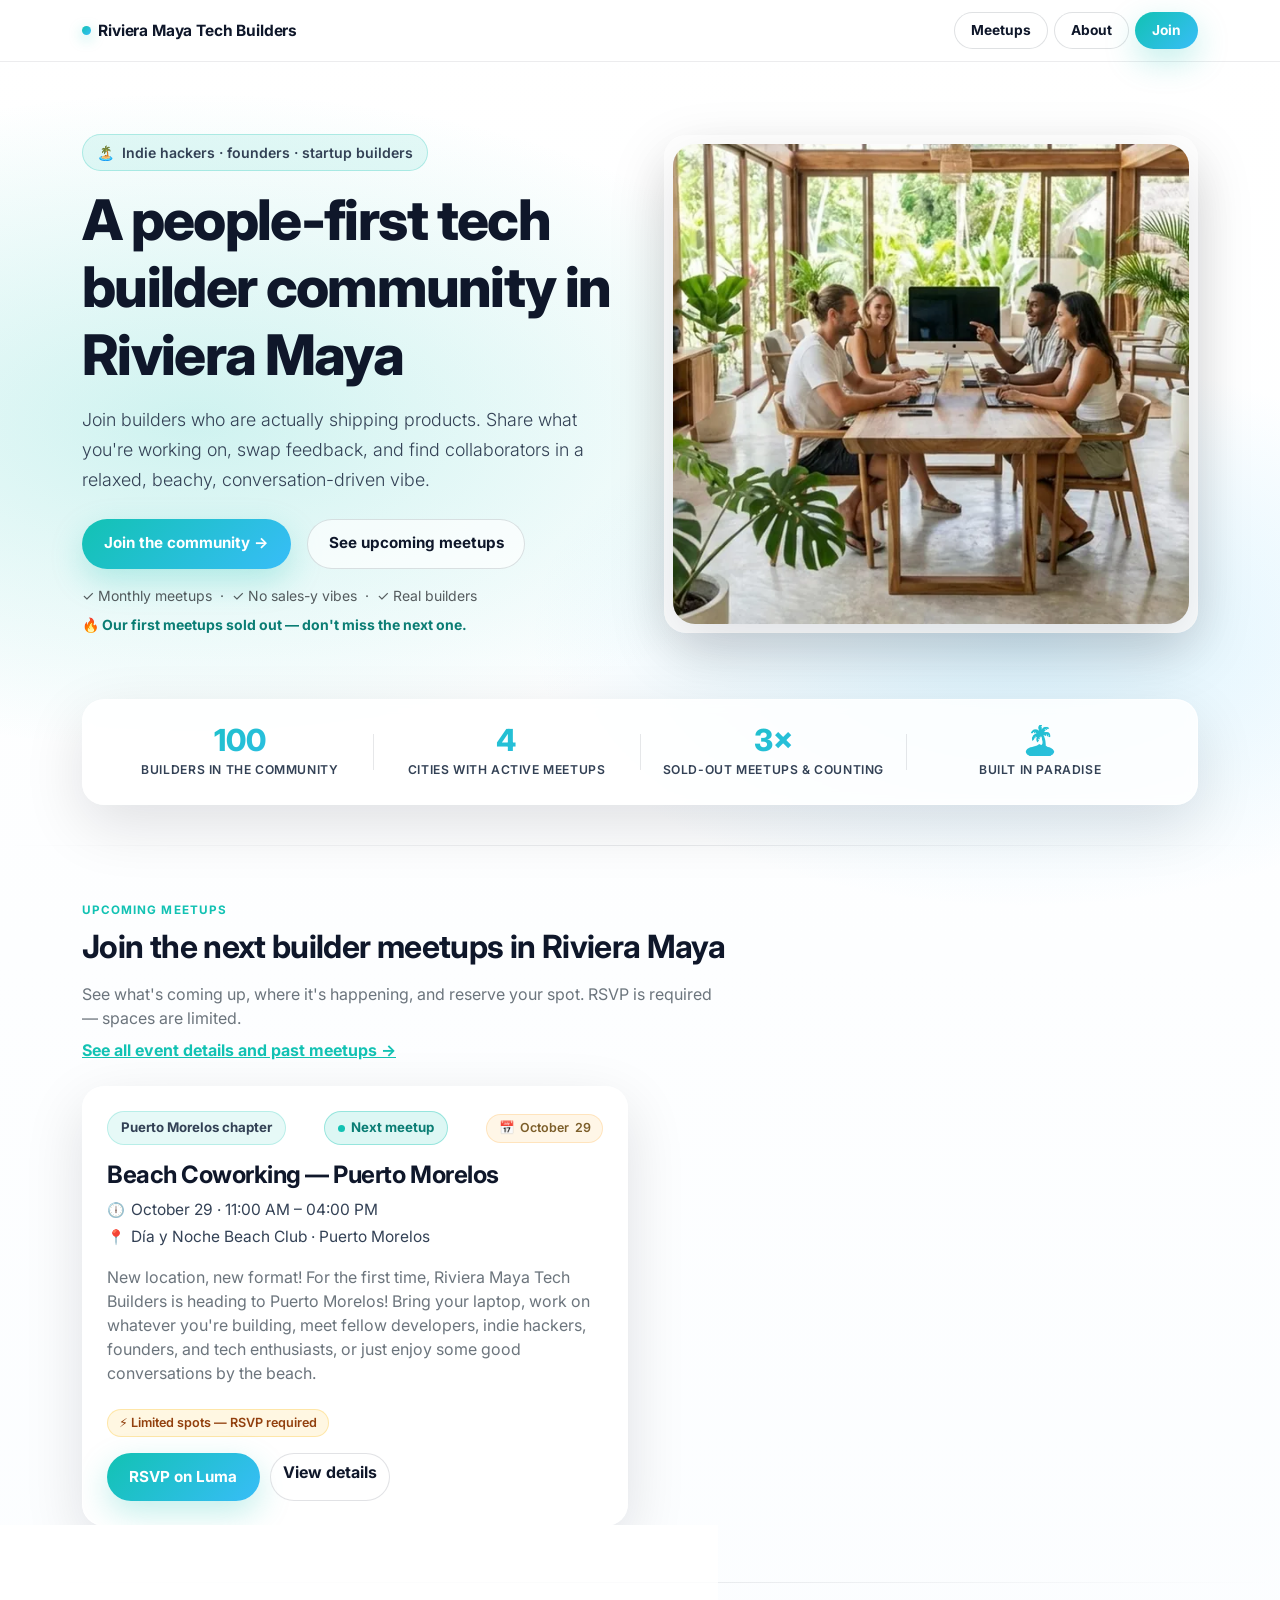
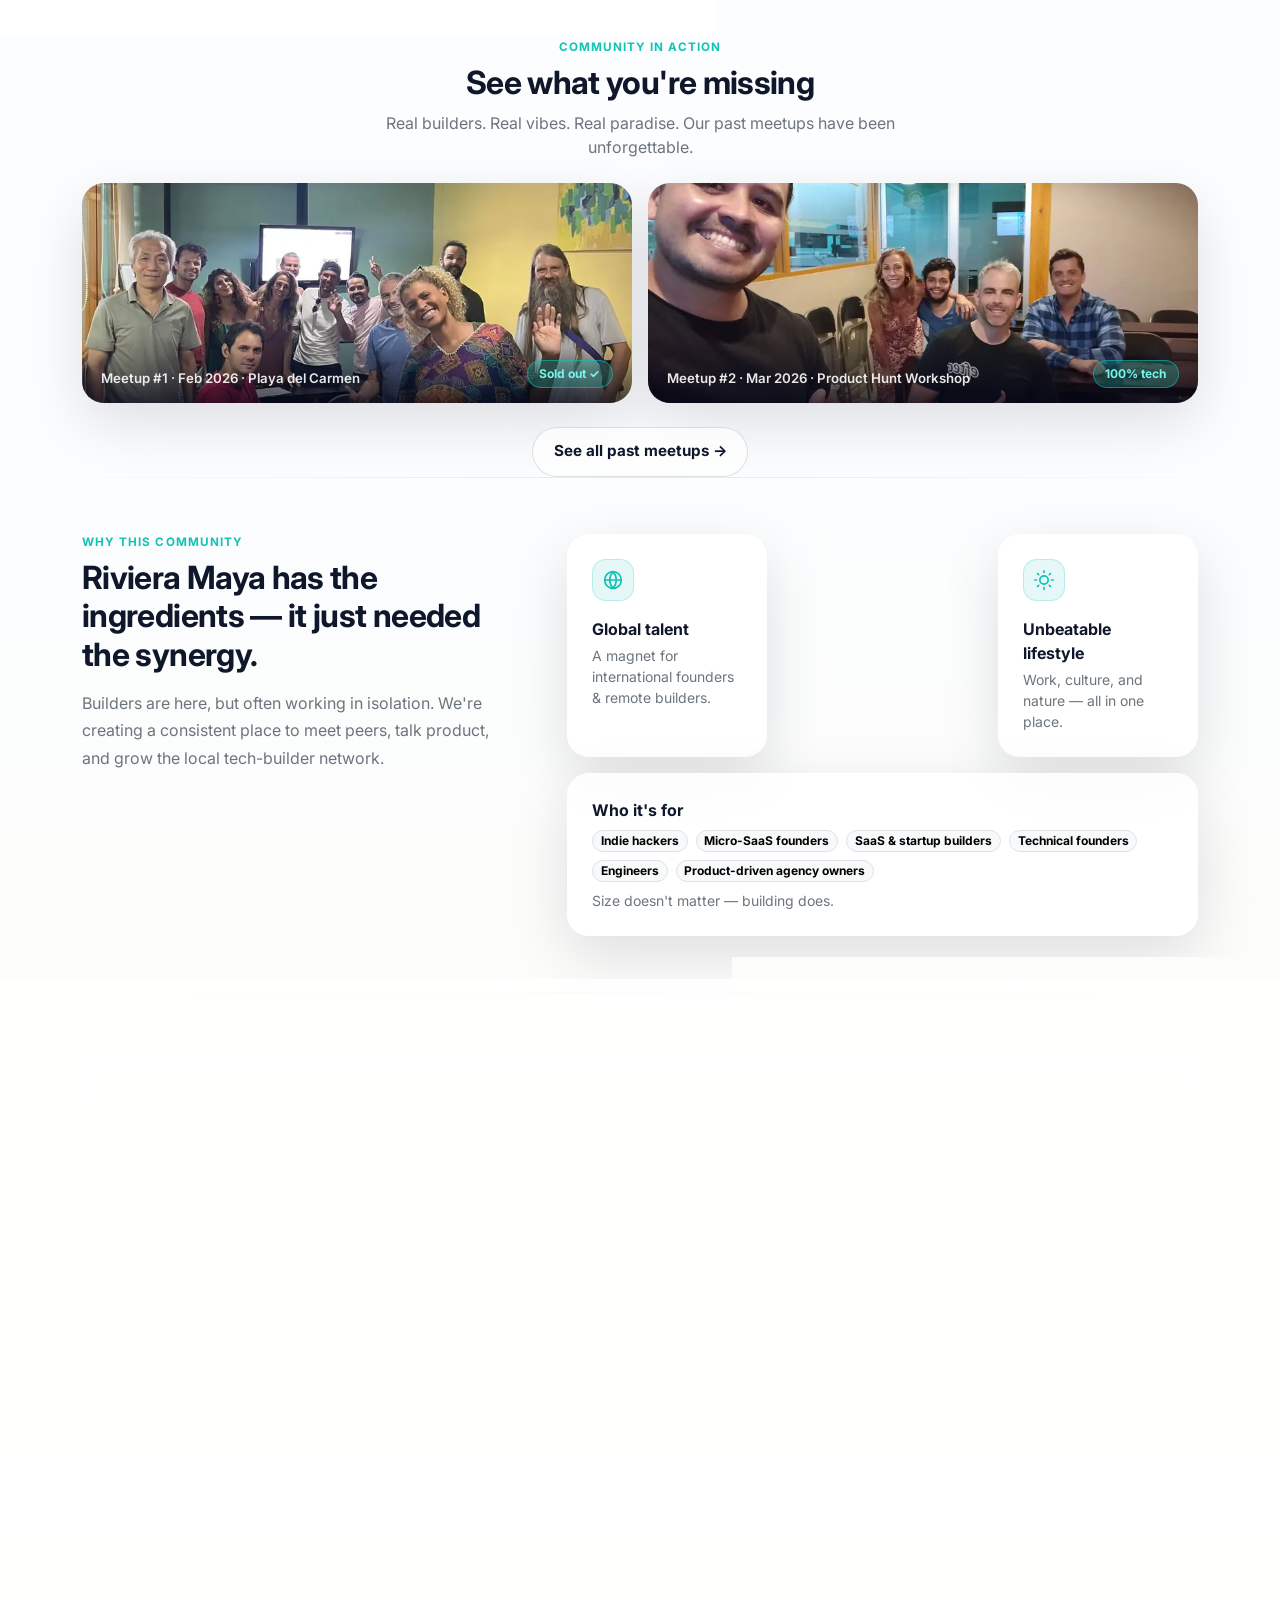
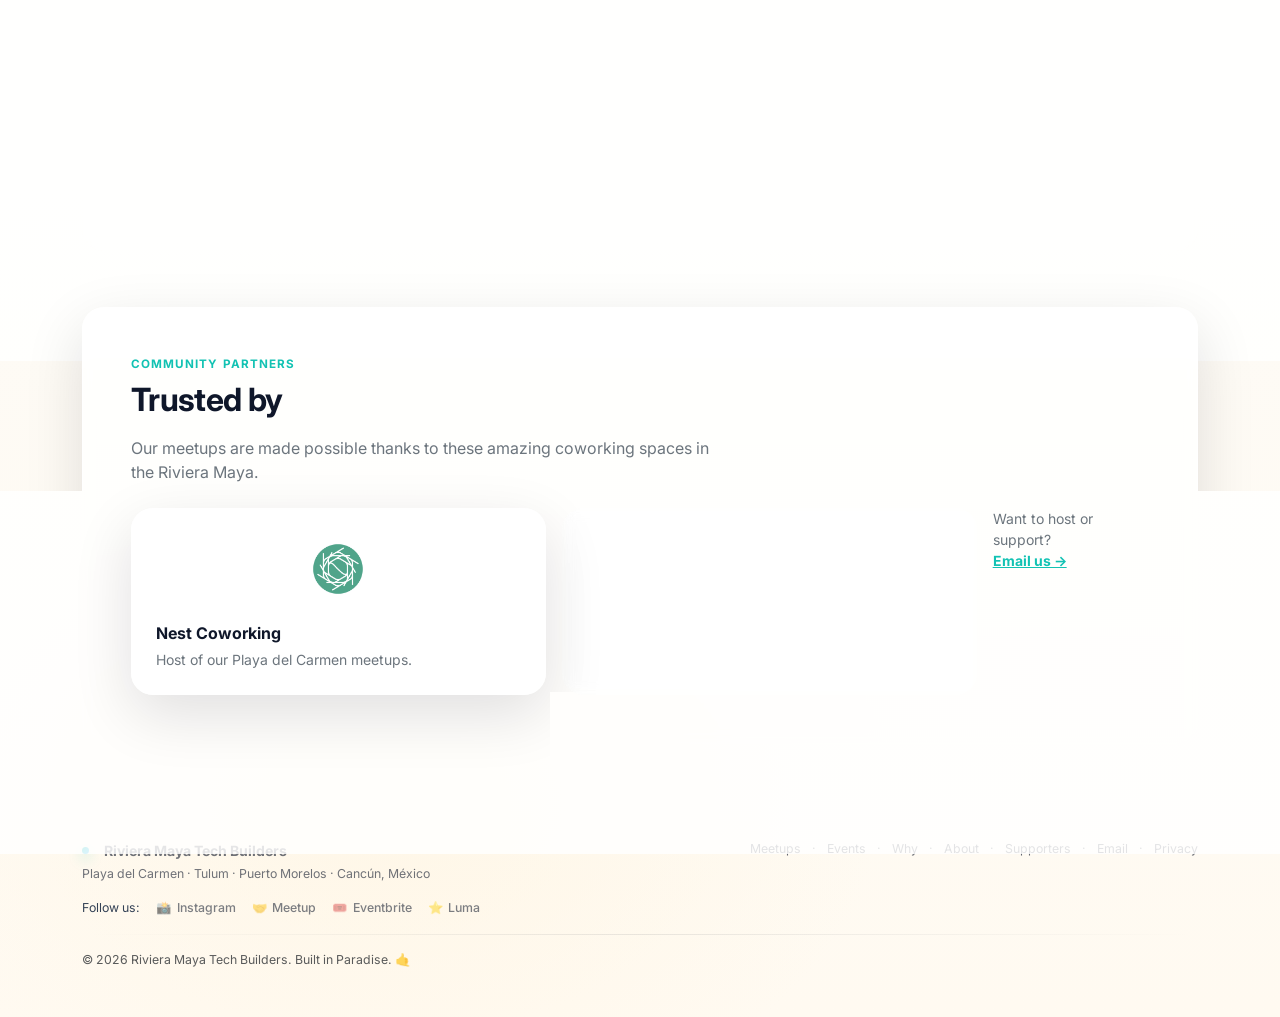
==== commit c91fd62e: "changes reduce speed" ====
--- a/index.html
+++ b/index.html
@@ -6,7 +6,7 @@
 
   <!-- ── SEO: Primary ─────────────────────────────────────── -->
   <title>Riviera Maya Tech Builders | Community for Founders & Indie Hackers</title>
-  <meta name="description" content="Monthly meetups for indie hackers, SaaS founders & startup builders in Playa del Carmen, Tulum, and Cancun. No sales-y vibes — just real builders shipping real products." />
+  <meta name="description" content="Monthly meetups for indie hackers, SaaS founders & startup builders in Playa del Carmen, Tulum, Puerto Morelos and Cancún. No sales-y vibes — just real builders shipping." />
   <meta name="author" content="Riviera Maya Tech Builders" />
   <link rel="canonical" href="https://rivieramaya.tech/" />
   <meta name="robots" content="index, follow" />
@@ -16,8 +16,9 @@
   <meta property="og:type" content="website" />
   <meta property="og:url" content="https://rivieramaya.tech/" />
   <meta property="og:title" content="Riviera Maya Tech Builders | Community for Founders & Indie Hackers" />
-  <meta property="og:description" content="Monthly meetups for indie hackers, SaaS founders & startup builders in Playa del Carmen, Tulum, and Cancun. Join the community." />
-  <meta property="og:image" content="https://rivieramaya.tech/assets/og-image.png" />
+  <meta property="og:description" content="Monthly meetups for indie hackers, SaaS founders & startup builders in Playa del Carmen, Tulum, Puerto Morelos and Cancún. Join the community." />
+  <meta property="og:image" content="https://rivieramaya.tech/assets/og-image.jpg" />
+  <meta property="og:image:alt" content="Tech builders working together in a tropical coworking space in Riviera Maya" />
   <meta property="og:image:width" content="1200" />
   <meta property="og:image:height" content="630" />
   <meta property="og:site_name" content="Riviera Maya Tech Builders" />
@@ -28,12 +29,13 @@
   <meta name="twitter:url" content="https://rivieramaya.tech/" />
   <meta name="twitter:title" content="Riviera Maya Tech Builders | Founders & Indie Hackers" />
   <meta name="twitter:description" content="Monthly meetups for indie hackers, SaaS founders & startup builders in Riviera Maya. Join the community." />
-  <meta name="twitter:image" content="https://rivieramaya.tech/assets/og-image.png" />
+  <meta name="twitter:image" content="https://rivieramaya.tech/assets/og-image.jpg" />
   <meta name="twitter:site" content="@rivieramayatech" />
 
   <!-- ── Favicon ──────────────────────────────────────────── -->
-  <link rel="icon" type="image/png" href="assets/favicon.png" />
-  <link rel="apple-touch-icon" href="assets/favicon.png" />
+  <link rel="icon" type="image/png" sizes="32x32" href="/assets/favicon-32.png" />
+  <link rel="icon" type="image/png" sizes="192x192" href="/assets/icon-192.png" />
+  <link rel="apple-touch-icon" sizes="180x180" href="/assets/apple-touch-icon.png" />
 
   <!-- ── JSON-LD: Organization + Events ──────────────────── -->
   <script type="application/ld+json">
@@ -65,9 +67,9 @@
         "email": "hello@rivieramaya.tech",
         "logo": {
           "@type": "ImageObject",
-          "url": "https://rivieramaya.tech/assets/og-image.png",
-          "width": 1200,
-          "height": 630
+          "url": "https://rivieramaya.tech/assets/logo-512.png",
+          "width": 512,
+          "height": 512
         },
         "sameAs": [
           "https://www.instagram.com/rivieramayatech",
@@ -126,7 +128,7 @@
         "eventStatus": "https://schema.org/EventScheduled",
         "isAccessibleForFree": true,
         "image": [
-          "https://rivieramaya.tech/assets/og-image.png"
+          "https://rivieramaya.tech/assets/og-image.jpg"
         ],
         "url": "https://www.meetup.com/riviera-maya-tech-builders/events/317094755",
         "organizer": {
@@ -262,7 +264,9 @@
           <div class="glass p-2">
             <img
               class="hero-img"
-              src="assets/hero.jpg"
+              src="assets/hero-1214.webp"
+              srcset="assets/hero-640.webp 640w, assets/hero-1214.webp 1214w"
+              sizes="(min-width: 992px) 50vw, 100vw"
               alt="Tech builders collaborating in a tropical coworking space in Riviera Maya"
               width="640" height="480"
               loading="eager"
@@ -285,7 +289,7 @@
         </div>
         <div class="proof-divider" aria-hidden="true"></div>
         <div class="proof-item">
-          <div class="proof-num">3</div>
+          <div class="proof-num">4</div>
           <div class="proof-label">cities with active meetups</div>
         </div>
         <div class="proof-divider" aria-hidden="true"></div>
@@ -315,7 +319,7 @@
             See what's coming up, where it's happening, and reserve your spot.
             RSVP is required — spaces are limited.
           </p>
-          <a href="events.html" class="fw-bold" style="color:var(--sea)">See all event details and past meetups →</a>
+          <a href="/events" class="fw-bold" style="color:var(--sea)">See all event details and past meetups →</a>
         </div>
       </div>
 
@@ -353,7 +357,7 @@
               >
                 RSVP on Luma
               </a>
-              <a class="btn flyer-btn" href="events.html#puerto-morelos">
+              <a class="btn flyer-btn" href="/events#puerto-morelos">
                 View details
               </a>
             </div>
@@ -388,7 +392,7 @@
               >
                 RSVP on Luma
               </a>
-              <a class="btn flyer-btn" href="events.html#event-built-in-paradise">
+              <a class="btn flyer-btn" href="/events#event-built-in-paradise">
                 View details
               </a>
             </div>
@@ -415,8 +419,10 @@
       <div class="row g-3">
         <div class="col-md-6 fade-up delay-1">
           <div class="photo-card">
-            <img
-              src="assets/events/february19.jpg"
+            <img decoding="async"
+              src="assets/events/february19-800.webp"
+              srcset="assets/events/february19-800.webp 800w, assets/events/february19-1600.webp 1200w"
+              sizes="(min-width: 768px) 50vw, 100vw"
               alt="Riviera Maya Tech Builders first meetup in Playa del Carmen, February 2026"
               class="community-photo"
               loading="lazy"
@@ -430,8 +436,10 @@
         </div>
         <div class="col-md-6 fade-up delay-2">
           <div class="photo-card">
-            <img
-              src="assets/events/march18.jpg"
+            <img decoding="async"
+              src="assets/events/march18-800.webp"
+              srcset="assets/events/march18-800.webp 800w, assets/events/march18-1600.webp 1600w"
+              sizes="(min-width: 768px) 50vw, 100vw"
               alt="Product Hunt workshop at Riviera Maya Tech Builders, March 2026"
               class="community-photo"
               loading="lazy"
@@ -445,7 +453,7 @@
         </div>
       </div>
       <div class="text-center mt-4 fade-up">
-        <a href="events.html#past-events" class="btn ghost">See all past meetups →</a>
+        <a href="/events#past-events" class="btn ghost">See all past meetups →</a>
       </div>
     </div>
   </section>
@@ -701,13 +709,13 @@
             <span class="brand-dot" style="width:7px;height:7px" aria-hidden="true"></span>
             <span class="fw-bold">Riviera Maya Tech Builders</span>
           </div>
-          <div class="small">Playa del Carmen · Tulum · Cancun, México</div>
+          <div class="small">Playa del Carmen · Tulum · Puerto Morelos · Cancún, México</div>
         </div>
 
         <nav class="small" aria-label="Footer navigation">
           <a href="#meetups">Meetups</a>
           <span class="mx-2" aria-hidden="true">·</span>
-          <a href="events.html">Events</a>
+          <a href="/events">Events</a>
           <span class="mx-2" aria-hidden="true">·</span>
           <a href="#why">Why</a>
           <span class="mx-2" aria-hidden="true">·</span>
@@ -717,7 +725,7 @@
           <span class="mx-2" aria-hidden="true">·</span>
           <a href="mailto:hello@rivieramaya.tech">Email</a>
           <span class="mx-2" aria-hidden="true">·</span>
-          <a href="privacy.html">Privacy</a>
+          <a href="/privacy">Privacy</a>
         </nav>
       </div>
 
@@ -758,7 +766,6 @@
   </footer>
 
   <!-- ════════════════ SCRIPTS ════════════════ -->
-  <script src="https://cdn.jsdelivr.net/npm/bootstrap@5.3.3/dist/js/bootstrap.bundle.min.js"></script>
   <script>
     // Footer year
     document.getElementById("year").textContent = new Date().getFullYear();
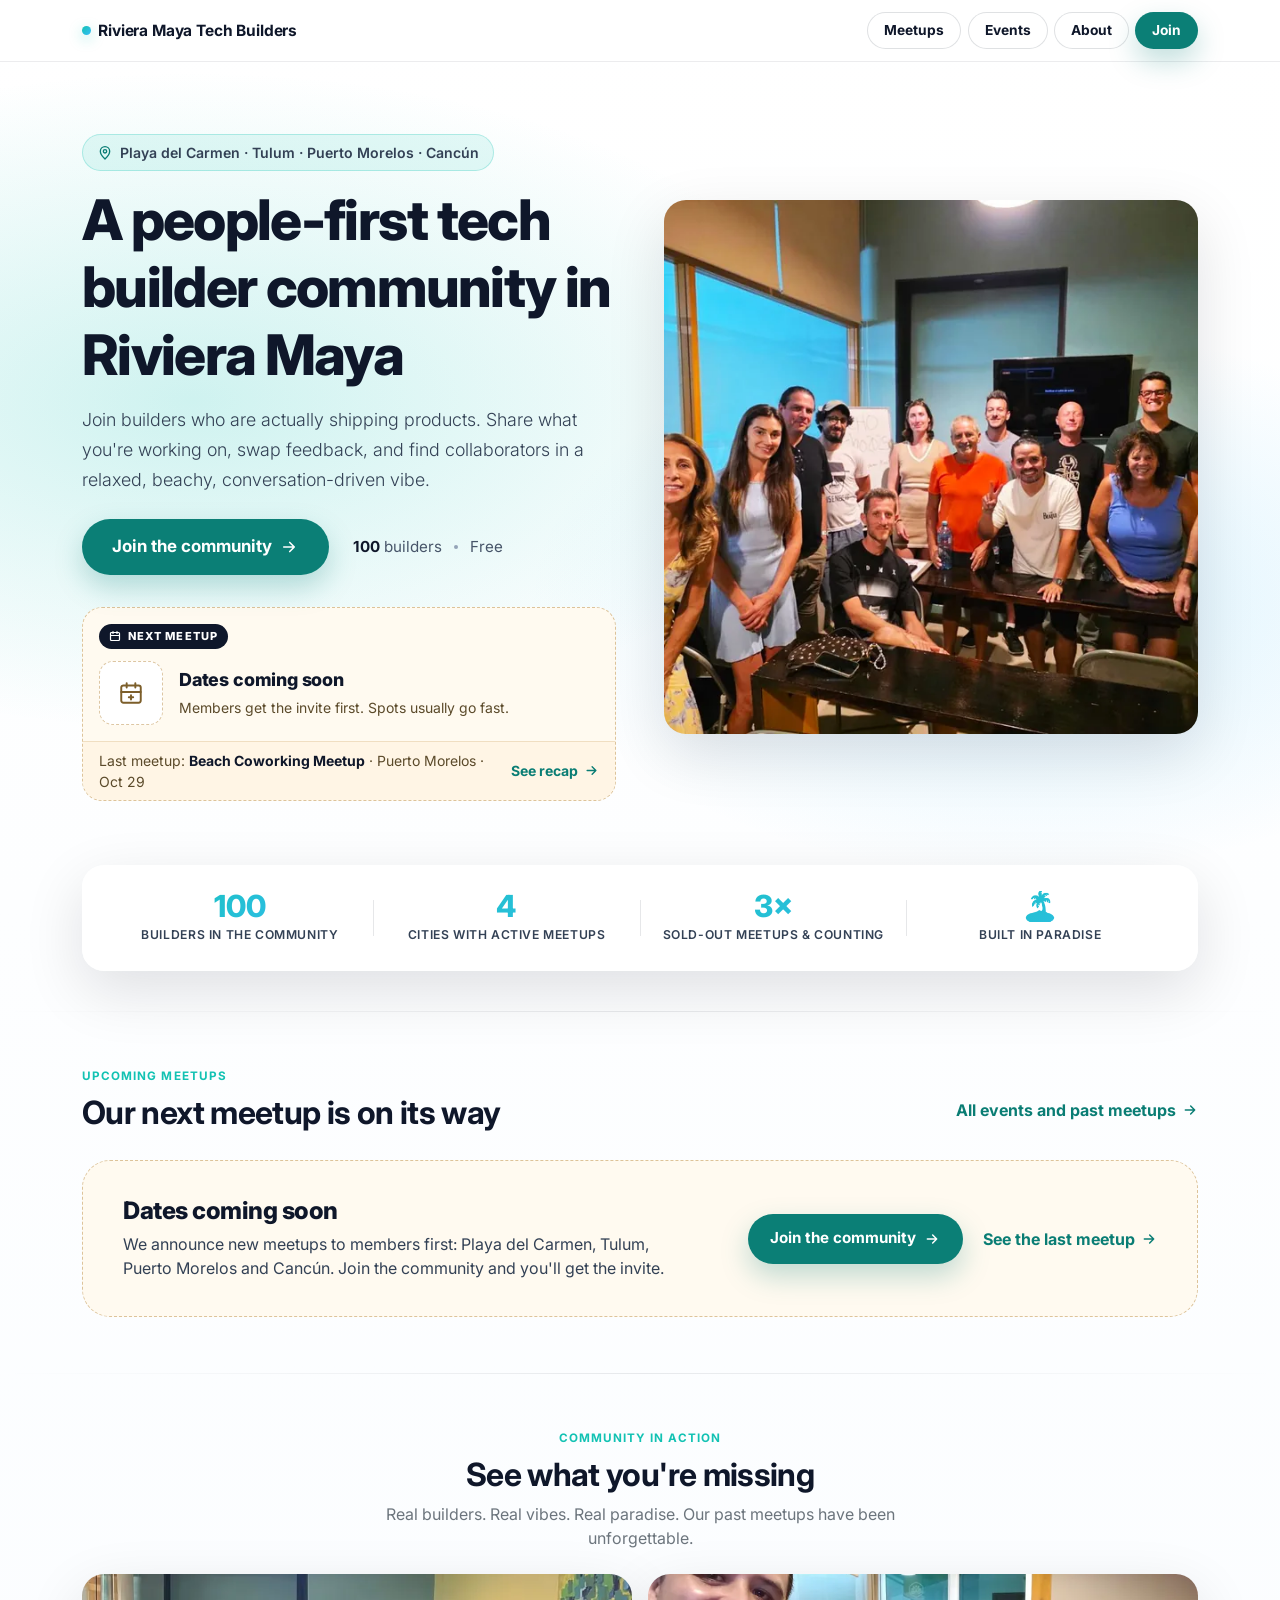
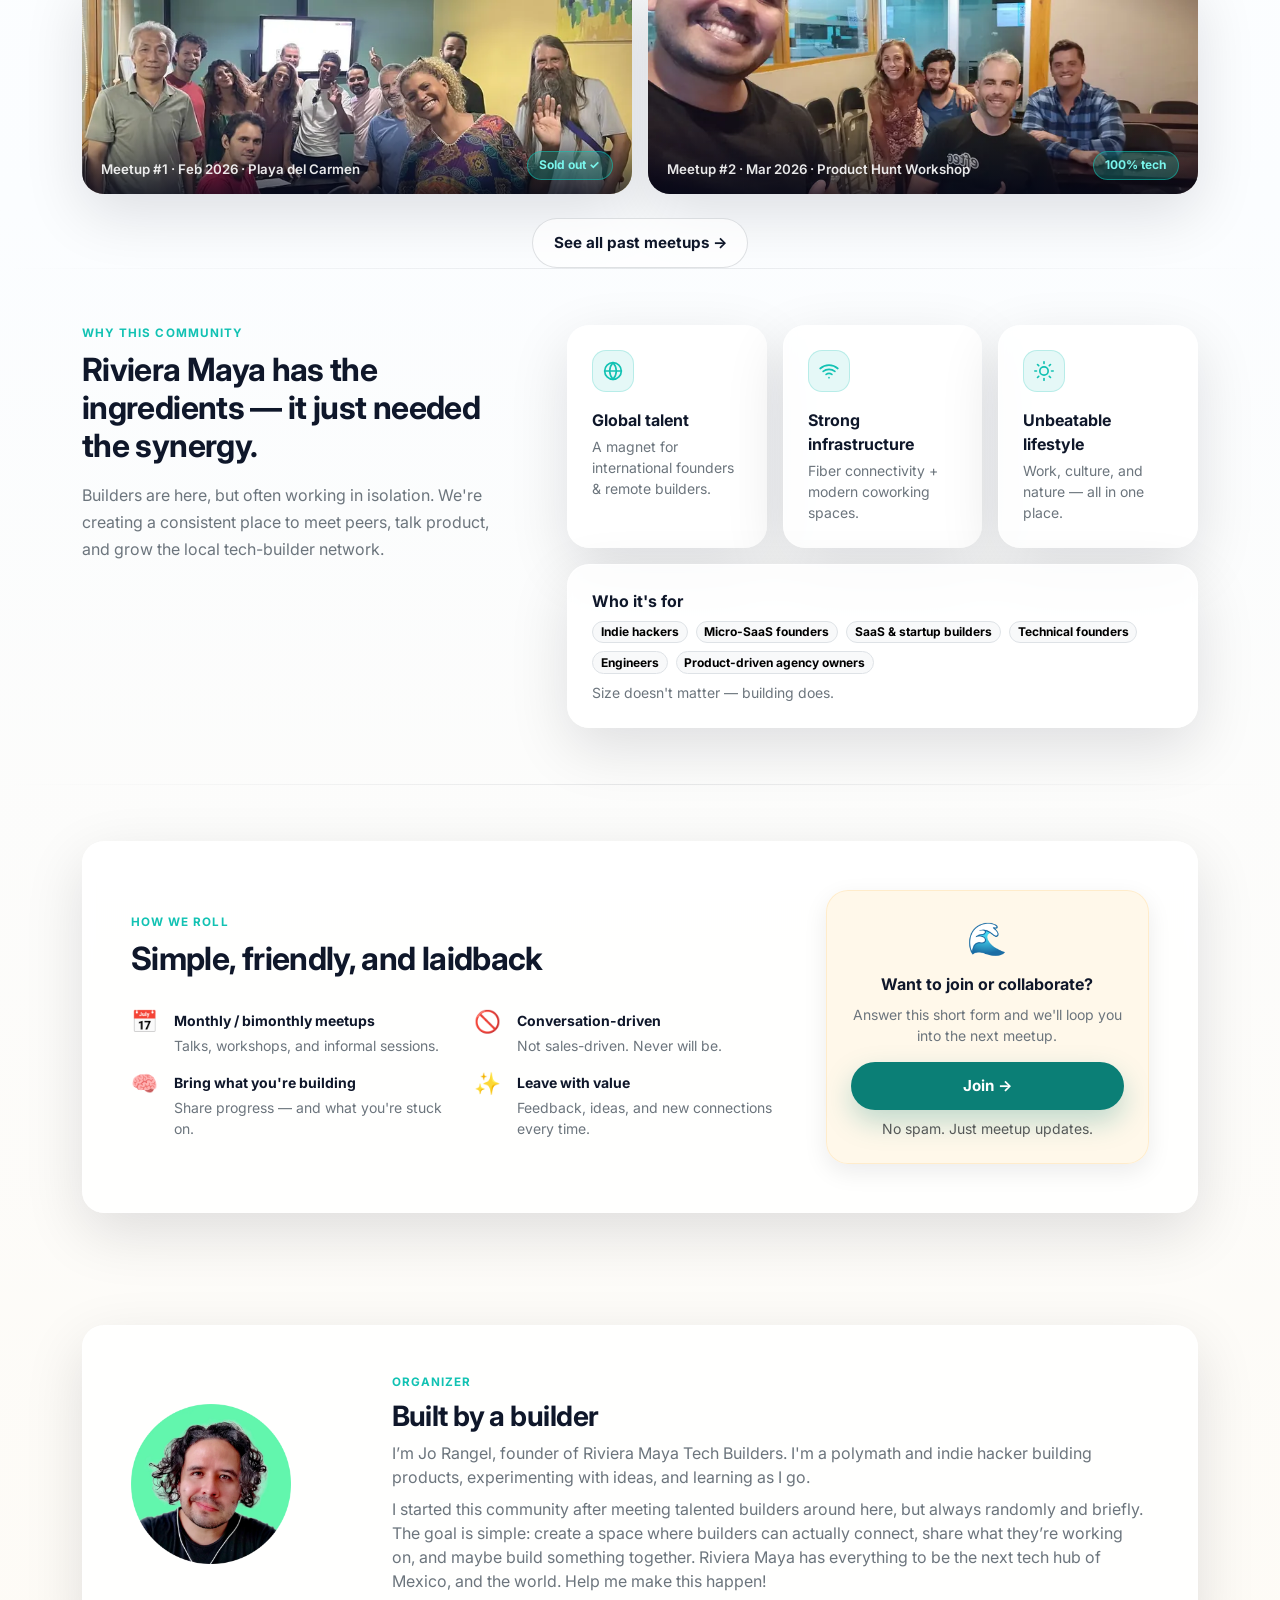
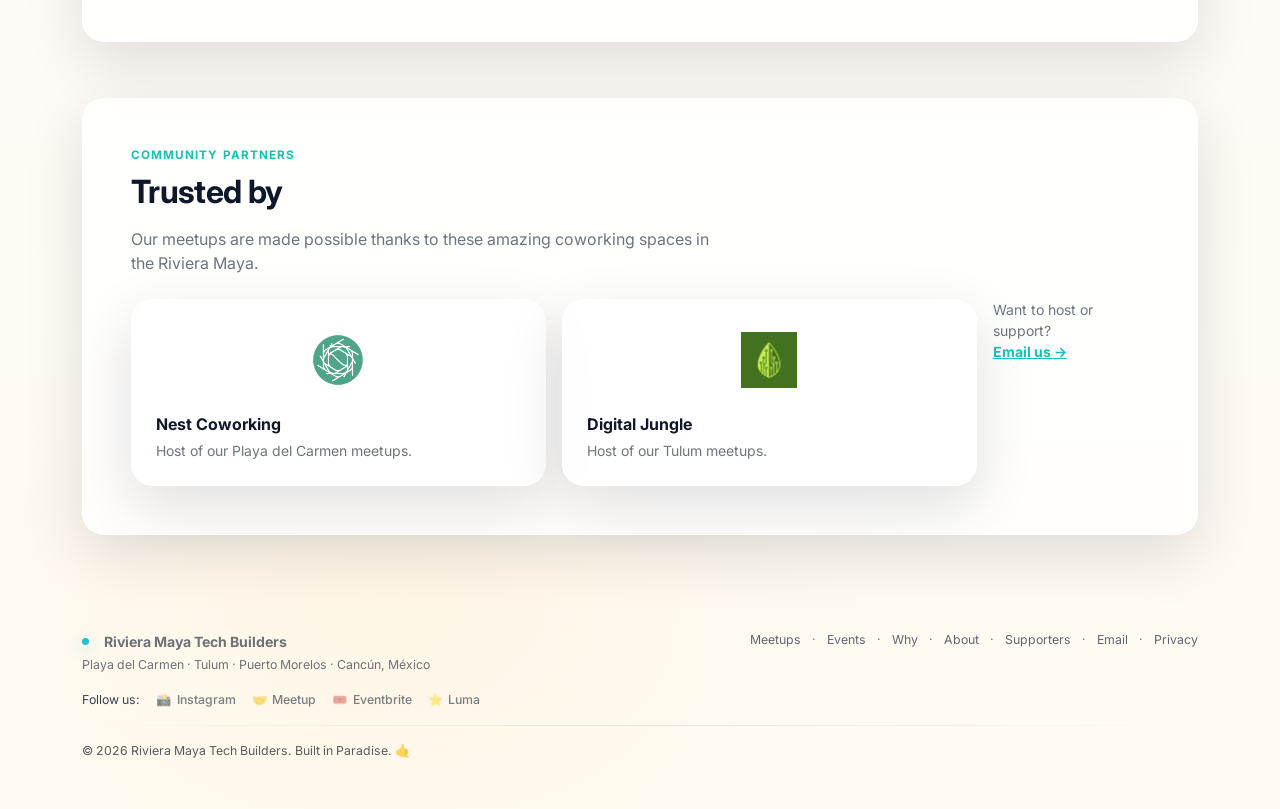
==== commit 0aad9c7c: "update hero card" ====
--- a/index.html
+++ b/index.html
@@ -197,6 +197,7 @@
 
       <div class="nav-actions">
         <a class="btn ghost btn-sm" href="#meetups">Meetups</a>
+        <a class="btn ghost btn-sm" href="/events">Events</a>
         <a class="btn ghost btn-sm" href="#about">About</a>
         <button
           class="btn cta btn-sm"
@@ -222,57 +223,54 @@
 
         <!-- Copy -->
         <div class="col-lg-6">
-          <div class="pill mb-3 fade-up visible">
-            <span aria-hidden="true">🏝️</span>
-            Indie hackers · founders · startup builders
-          </div>
-
-          <h1 class="headline display-4 mb-3 fade-up visible">
+          <div class="pill mb-3">
+            <svg width="16" height="16" viewBox="0 0 24 24" fill="none" stroke="#0a7d74" stroke-width="2" stroke-linecap="round" stroke-linejoin="round" aria-hidden="true"><path d="M12 21s-7-6.2-7-11.5A7 7 0 0 1 19 9.5C19 14.8 12 21 12 21z"/><circle cx="12" cy="9.5" r="2.5"/></svg>
+            <span class="d-none d-sm-inline">Playa del Carmen · Tulum · Puerto Morelos · Cancún</span>
+            <span class="d-sm-none">4 cities across Riviera Maya</span>
+          </div>
+
+          <h1 class="headline display-4 mb-3">
             A people-first tech builder community in Riviera Maya
           </h1>
 
-          <p class="lead mb-4 fade-up visible delay-1">
+          <p class="lead mb-4">
             Join builders who are actually shipping products. Share what you're working on, swap feedback, and find collaborators in a relaxed, beachy, conversation-driven vibe.
           </p>
 
-          <div class="d-flex flex-wrap gap-3 mb-3 fade-up visible delay-2">
+          <div class="hero-cta">
             <button
-              class="btn cta"
+              class="btn cta cta-lg"
               data-tally-open="J9OvqK"
-              data-tally-layout="modal"
-              data-tally-width="374"
-              data-tally-emoji-text="👋"
-              data-tally-emoji-animation="heart-beat"
-              data-tally-auto-close="3000"
+          data-tally-layout="modal"
+          data-tally-width="374"
+          data-tally-emoji-text="👋"
+          data-tally-emoji-animation="heart-beat"
+          data-tally-auto-close="3000"
               aria-label="Open form to join the community"
             >
-              Join the community →
+              Join the community <svg width="18" height="18" viewBox="0 0 24 24" fill="none" stroke="currentColor" stroke-width="2.2" stroke-linecap="round" stroke-linejoin="round" aria-hidden="true"><path d="M5 12h14M13 6l6 6-6 6"/></svg>
             </button>
-            <a class="btn ghost" href="#meetups">See upcoming meetups</a>
-          </div>
-
-          <p class="small text-muted mb-0 fade-up visible delay-3">
-            ✓ Monthly meetups &nbsp;·&nbsp; ✓ No sales-y vibes &nbsp;·&nbsp; ✓ Real builders
-          </p>
-          <p class="small fw-bold mt-2 mb-0 fade-up visible delay-3" style="color:#0a7d74;">
-            🔥 Our first meetups sold out — don't miss the next one.
-          </p>
+            <span class="hero-proof"><span><strong>100</strong> builders</span><span class="dot" aria-hidden="true"></span><span>Free</span></span>
+          </div>
+
+          <!-- Next meetup(s): rendered from MEETUPS (see bottom of page) -->
+          <div id="hero-meetups" class="hero-meetups">
+            <noscript><a href="/events">See upcoming meetups →</a></noscript>
+          </div>
         </div>
 
         <!-- Hero image -->
-        <div class="col-lg-6 fade-up visible delay-1">
-          <div class="glass p-2">
-            <img
-              class="hero-img"
-              src="assets/hero-1214.webp"
-              srcset="assets/hero-640.webp 640w, assets/hero-1214.webp 1214w"
-              sizes="(min-width: 992px) 50vw, 100vw"
-              alt="Tech builders collaborating in a tropical coworking space in Riviera Maya"
-              width="640" height="480"
-              loading="eager"
-              fetchpriority="high"
-            />
-          </div>
+        <div class="col-lg-6">
+          <img
+            class="hero-img"
+            src="assets/hero-1280.webp"
+            srcset="assets/hero-800.webp 800w, assets/hero-1280.webp 1280w"
+            sizes="(min-width: 992px) 50vw, 100vw"
+            alt="Builders at a Built in Paradise feedback session in Playa del Carmen"
+            width="1280" height="960"
+            loading="eager"
+            fetchpriority="high"
+          />
         </div>
 
       </div>
@@ -311,96 +309,16 @@
   <!-- ════════════════ MEETUPS ════════════════ -->
   <section id="meetups" class="section" aria-labelledby="meetups-heading">
     <div class="container">
-      <div class="row align-items-end g-4 mb-4">
-        <div class="col-lg-8 fade-up">
+      <div class="meetups-head">
+        <div>
           <div class="kicker mb-2">Upcoming meetups</div>
-          <h2 class="fw-bold mb-3" id="meetups-heading">Join the next builder meetups in Riviera Maya</h2>
-          <p class="text-secondary mb-2" style="max-width:640px">
-            See what's coming up, where it's happening, and reserve your spot.
-            RSVP is required — spaces are limited.
-          </p>
-          <a href="/events" class="fw-bold" style="color:var(--sea)">See all event details and past meetups →</a>
-        </div>
-      </div>
-
-      <!-- Meetup Cards -->
-      
-      <div class="row g-4">
-
-        <div class="col-lg-6 fade-up delay-1">
-          <div class="glass p-3 p-md-4 meetup-card d-flex flex-column h-100">
-            <div class="d-flex align-items-center justify-content-between mb-3">
-              <span class="meetup-badge">Puerto Morelos chapter</span>
-              <span class="meetup-badge upcoming">Next meetup</span>
-              <span class="date-chip"><span aria-hidden="true">📅</span>October <time datetime="2026-10-29">29</time></span>
-            </div>
-
-            <h3 class="h4 fw-bold mb-2">Beach Coworking — Puerto Morelos</h3>
-            <div class="meetup-meta mb-1" data-icon="🕕">October 29 · 11:00 AM – 04:00 PM</div>
-            <div class="meetup-meta mb-3" data-icon="📍">Día y Noche Beach Club · Puerto Morelos</div>
-
-            <p class="text-secondary mb-4">
-              ​New location, new format! For the first time, Riviera Maya Tech Builders is heading to Puerto Morelos! 
-              Bring your laptop, work on whatever you're building, meet fellow developers, indie hackers, founders, and tech enthusiasts, or just enjoy some good conversations by the beach.
-            </p>
-
-            <div class="mb-3">
-              <span class="capacity-note">⚡ Limited spots — RSVP required</span>
-            </div>
-            <div class="meetup-actions mt-auto">
-              <a
-                class="btn cta"
-                href="https://luma.com/9oxpor7z"
-                target="_blank"
-                rel="noopener noreferrer"
-                aria-label="RSVP on Luma for Puerto Morelos meetup"
-              >
-                RSVP on Luma
-              </a>
-              <a class="btn flyer-btn" href="/events#puerto-morelos">
-                View details
-              </a>
-            </div>
-          </div>
-        </div>
-        <!-- 
-        <div class="col-lg-6 fade-up delay-1">
-          <div class="glass p-3 p-md-4 meetup-card d-flex flex-column h-100">
-            <div class="d-flex align-items-center justify-content-between mb-3">
-              <span class="meetup-badge">PDC chapter</span>
-              <span class="date-chip"><span aria-hidden="true">📅</span> <time datetime="2026-06-29">June 29</time></span>
-            </div>
-
-            <h3 class="h4 fw-bold mb-2">Built in Paradise 🌴</h3>
-            <div class="meetup-meta mb-1" data-icon="🕕">June 29 · 6:00 PM – 8:00 PM</div>
-            <div class="meetup-meta mb-3" data-icon="📍">Nest Coworking · Playa del Carmen</div>
-
-            <p class="text-secondary mb-4">
-              Another Built in Paradise session. Builders will present their projects built in Riviera Maya, followed by open discussion and feedback from the group. See what people is building locally!
-            </p>
-
-            <div class="mb-3">
-              <span class="capacity-note">⚡ Limited spots — RSVP required</span>
-            </div>
-            <div class="meetup-actions mt-auto">
-              <a
-                class="btn cta"
-                href="https://luma.com/s7ik2f88"
-                target="_blank"
-                rel="noopener noreferrer"
-                aria-label="RSVP on Luma for built in paradise meetup"
-              >
-                RSVP on Luma
-              </a>
-              <a class="btn flyer-btn" href="/events#event-built-in-paradise">
-                View details
-              </a>
-            </div>
-          </div>
-        </div>
-      </div>
-      -->
-
+          <h2 class="fw-bold mb-0" id="meetups-heading">Join the next builder meetups in Riviera Maya</h2>
+        </div>
+        <a href="/events" class="link-arrow">All events and past meetups <svg width="16" height="16" viewBox="0 0 24 24" fill="none" stroke="currentColor" stroke-width="2.2" stroke-linecap="round" stroke-linejoin="round" aria-hidden="true"><path d="M5 12h14M13 6l6 6-6 6"/></svg></a>
+      </div>
+      <div id="meetups-list" class="meetups-list">
+        <noscript><p><a href="/events">See upcoming meetups on the events page →</a></p></noscript>
+      </div>
     </div>
   </section>
 
@@ -767,6 +685,204 @@
 
   <!-- ════════════════ SCRIPTS ════════════════ -->
   <script>
+    /* ──────────────────────────────────────────────────────────────
+       MEETUPS — the only place to edit when you add an event.
+       Past events (end time passed) drop off automatically; the hero
+       shows the next 2 at most, and an "empty" card when none are left.
+       Times include the -05:00 offset (Quintana Roo, no DST).
+       Preview another day: add ?date=2026-11-02 to the URL.
+    ─────────────────────────────────────────────────────────────── */
+    const MEETUPS = [
+      {
+        title: "Beach Coworking Meetup",
+        chapter: "Puerto Morelos",
+        headline: "Work from the beach in Puerto Morelos",
+        note: "Puerto Morelos chapter · first edition",
+        start: "2026-10-29T11:00:00-05:00",
+        end:   "2026-10-29T16:00:00-05:00",
+        time: "11:00 AM – 4:00 PM",
+        timeShort: "11 AM – 4 PM",
+        timeNote: "Drop in anytime",
+        venue: "Día y Noche Beach Club",
+        address: "Av. Javier Rojo Gómez y Rafael E. Melgar, Puerto Morelos, Q.R.",
+        price: "Free",
+        priceNote: "Limited spots, RSVP required",
+        description: "New location, new format. Bring your laptop, work on whatever you're building, and meet fellow developers, indie hackers and founders by the Caribbean. No presentations, no pitches, no agenda.",
+        bring: ["Charged laptop", "Mobile hotspot (backup)", "Cash for food & drinks"],
+        rsvp: "https://luma.com/9oxpor7z",
+        also: [
+          { label: "Meetup", url: "https://www.meetup.com/riviera-maya-tech-builders/events/317094755" },
+          { label: "Eventbrite", url: "https://www.eventbrite.com.mx/e/beach-coworking-riviera-maya-tech-builders-tickets-2003791291694" }
+        ],
+        recap: "/events#past-events"
+      }
+    ];
+
+    (function renderMeetups() {
+      const TZ = "America/Cancun";
+      const JOIN_FORM = "https://tally.so/r/J9OvqK";
+      const param = new URLSearchParams(location.search).get("date");
+      const now = param ? new Date(param + "T12:00:00-05:00") : new Date();
+
+      const esc = (v) => String(v).replace(/[&<>"']/g, (c) => ({ "&": "&amp;", "<": "&lt;", ">": "&gt;", '"': "&quot;", "'": "&#39;" }[c]));
+      const part = (d, opts) => new Intl.DateTimeFormat("en-US", { timeZone: TZ, ...opts }).format(d);
+      const ext = 'target="_blank" rel="noopener noreferrer"';
+
+      const svg = (d, size = 16, sw = 2) => `<svg width="${size}" height="${size}" viewBox="0 0 24 24" fill="none" stroke="currentColor" stroke-width="${sw}" stroke-linecap="round" stroke-linejoin="round" aria-hidden="true">${d}</svg>`;
+      const I = {
+        cal: '<rect x="3" y="5" width="18" height="16" rx="2"/><path d="M16 3v4M8 3v4M3 11h18"/>',
+        calPlus: '<rect x="3" y="5" width="18" height="16" rx="2"/><path d="M16 3v4M8 3v4M3 11h18M12 14v4M10 16h4"/>',
+        clock: '<circle cx="12" cy="12" r="9"/><path d="M12 7v5l3 2"/>',
+        pin: '<path d="M12 21s-7-6.2-7-11.5A7 7 0 0 1 19 9.5C19 14.8 12 21 12 21z"/><circle cx="12" cy="9.5" r="2.5"/>',
+        ticket: '<path d="M3 9a3 3 0 0 0 0 6v3h18v-3a3 3 0 0 0 0-6V6H3z"/><path d="M13 6v12"/>',
+        arrow: '<path d="M5 12h14M13 6l6 6-6 6"/>'
+      };
+
+      const list = MEETUPS.map((e) => ({ ...e, s: new Date(e.start), f: new Date(e.end) }));
+      const upcoming = list.filter((e) => e.f > now).sort((a, b) => a.s - b.s).slice(0, 2);
+      const last = list.filter((e) => e.f <= now).sort((a, b) => b.s - a.s)[0];
+
+      const d = (e) => ({
+        mon: part(e.s, { month: "short" }).toUpperCase(),
+        day: part(e.s, { day: "numeric" }),
+        wd: part(e.s, { weekday: "short" }),
+        weekday: part(e.s, { weekday: "long" }).toUpperCase(),
+        monthYear: part(e.s, { month: "long", year: "numeric" }),
+        short: part(e.s, { month: "short", day: "numeric" })
+      });
+      const maps = (e) => "https://www.google.com/maps/search/?api=1&query=" + encodeURIComponent(e.venue + ", " + e.address);
+      const gcal = (e) => {
+        const z = (x) => x.toISOString().replace(/[-:]|\.\d{3}/g, "");
+        return "https://calendar.google.com/calendar/render?action=TEMPLATE" +
+          "&text=" + encodeURIComponent(e.title + " · Riviera Maya Tech Builders") +
+          "&dates=" + z(e.s) + "/" + z(e.f) +
+          "&location=" + encodeURIComponent(e.venue + ", " + e.address) +
+          "&details=" + encodeURIComponent(e.description + "\n\nRSVP: " + e.rsvp);
+      };
+      const dateBox = (e) => `<div class="ms-date"><span class="ms-mon">${d(e).mon}</span><span class="ms-day">${d(e).day}</span></div>`;
+
+      /* ── Hero card ─────────────────────────────── */
+      let hero;
+      if (upcoming.length === 0) {
+        hero = `
+          <div class="meetup-strip is-empty">
+            <div class="ms-body">
+              <span class="ms-badge">${svg(I.cal, 12, 2.4)} NEXT MEETUP</span>
+              <div class="ms-row">
+                <div class="ms-date ms-date-empty">${svg(I.calPlus, 26, 1.8)}</div>
+                <div class="ms-info">
+                  <span class="ms-title">Dates coming soon</span>
+                  <span class="ms-meta">Members get the invite first. Spots usually go fast.</span>
+                </div>
+              </div>
+            </div>
+            ${last ? `<a class="ms-footer" href="${esc(last.recap)}">
+              <span>Last meetup: <strong>${esc(last.title)}</strong><span class="d-none d-sm-inline"> · ${esc(last.chapter)}</span> · ${d(last).short}</span>
+              <span class="ms-footer-link">See recap ${svg(I.arrow, 15, 2.2)}</span>
+            </a>` : ""}
+          </div>`;
+      } else if (upcoming.length === 1) {
+        const e = upcoming[0];
+        hero = `
+          <div class="meetup-strip is-single">
+            <div class="ms-body">
+              <div class="ms-head">
+                <span class="ms-badge">${svg(I.cal, 12, 2.4)} NEXT MEETUP</span>
+                <span class="ms-chapter">${esc(e.chapter)} chapter</span>
+              </div>
+              <div class="ms-row">
+                ${dateBox(e)}
+                <div class="ms-info">
+                  <span class="ms-title">${esc(e.title)}</span>
+                  <span class="ms-meta">${d(e).wd} · <span class="d-sm-none">${esc(e.timeShort)}</span><span class="d-none d-sm-inline">${esc(e.time)} · ${esc(e.venue)}</span> · ${esc(e.price)}</span>
+                </div>
+                <a class="btn-rsvp" href="${esc(e.rsvp)}" ${ext}><span class="d-sm-none">RSVP to this meetup</span><span class="d-none d-sm-inline">RSVP</span> ${svg(I.arrow, 15, 2.4)}</a>
+              </div>
+            </div>
+          </div>`;
+      } else {
+        hero = `
+          <div class="meetup-strip is-multi">
+            <div class="ms-head ms-head-multi">
+              <span class="ms-badge">${svg(I.cal, 12, 2.4)} UPCOMING MEETUPS</span>
+              <a class="ms-all" href="/events">All events</a>
+            </div>
+            ${upcoming.map((e) => `
+            <div class="ms-item">
+              ${dateBox(e)}
+              <div class="ms-info">
+                <span class="ms-title">${esc(e.title)}</span>
+                <span class="ms-meta">${esc(e.chapter)} · <span class="d-sm-none">${esc(e.timeShort)}</span><span class="d-none d-sm-inline">${d(e).wd} ${esc(e.timeShort)} · ${esc(e.price)}</span></span>
+              </div>
+              <a class="btn-rsvp btn-rsvp-sm" href="${esc(e.rsvp)}" ${ext} aria-label="RSVP to ${esc(e.title)}">RSVP</a>
+            </div>`).join("")}
+          </div>`;
+      }
+      document.getElementById("hero-meetups").innerHTML = hero;
+
+      /* ── Meetups section ───────────────────────── */
+      const heading = document.getElementById("meetups-heading");
+      let body;
+      if (upcoming.length === 0) {
+        heading.textContent = "Our next meetup is on its way";
+        body = `
+          <div class="event-empty">
+            <div>
+              <h3>Dates coming soon</h3>
+              <p>We announce new meetups to members first: Playa del Carmen, Tulum, Puerto Morelos and Cancún. Join the community and you'll get the invite.</p>
+            </div>
+            <div class="event-empty-actions">
+              <a class="btn cta js-join" href="${JOIN_FORM}" ${ext}>Join the community ${svg(I.arrow, 16, 2.2)}</a>
+              ${last ? `<a class="link-arrow" href="${esc(last.recap)}">See the last meetup ${svg(I.arrow, 16, 2.2)}</a>` : ""}
+            </div>
+          </div>`;
+      } else {
+        if (upcoming.length === 1) heading.textContent = upcoming[0].headline;
+        body = upcoming.map((e) => `
+          <article class="event-feature">
+            <div class="ef-date">
+              <div class="ef-when">
+                <span class="ef-weekday">${d(e).weekday}</span>
+                <span class="ef-num">${d(e).day}</span>
+                <span class="ef-month">${d(e).monthYear}</span>
+              </div>
+              <div class="ef-tag">
+                <span class="ms-badge">MEETUP</span>
+                <span class="ef-note">${esc(e.note)}</span>
+              </div>
+            </div>
+            <div class="ef-body">
+              <h3>${esc(e.title)}</h3>
+              <div class="ef-facts">
+                <div class="ef-fact">${svg(I.clock, 20)}<div><strong>${esc(e.time)}</strong><span>${esc(e.timeNote)}</span></div></div>
+                <div class="ef-fact">${svg(I.pin, 20)}<div><strong>${esc(e.venue)}</strong><a href="${maps(e)}" ${ext}>Open in Maps</a></div></div>
+                <div class="ef-fact">${svg(I.ticket, 20)}<div><strong>${esc(e.price)}</strong><span>${esc(e.priceNote)}</span></div></div>
+              </div>
+              <p class="ef-desc">${esc(e.description)}</p>
+              ${e.bring && e.bring.length ? `<div class="ef-bring"><span class="ef-bring-label">Bring</span>${e.bring.map((b) => `<span class="chip">${esc(b)}</span>`).join("")}</div>` : ""}
+              <div class="ef-actions">
+                <div class="ef-buttons">
+                  <a class="btn cta" href="${esc(e.rsvp)}" ${ext}>RSVP to this meetup</a>
+                  <a class="btn ghost" href="${gcal(e)}" ${ext}>${svg(I.cal, 18)} Add to calendar</a>
+                </div>
+                ${e.also && e.also.length ? `<span class="ef-also">Also on ${e.also.map((a) => `<a href="${esc(a.url)}" ${ext}>${esc(a.label)}</a>`).join(" and ")}</span>` : ""}
+              </div>
+            </div>
+          </article>`).join("");
+      }
+      document.getElementById("meetups-list").innerHTML = body;
+
+      /* ── Join links open the Tally popup when it's loaded ── */
+      document.addEventListener("click", (ev) => {
+        const a = ev.target.closest(".js-join");
+        if (!a || !window.Tally) return;
+        ev.preventDefault();
+        window.Tally.openPopup("J9OvqK", { layout: "modal", width: 374, emoji: { text: "👋", animation: "heart-beat" }, autoClose: 3000 });
+      });
+    })();
+  </script>
+
+  <script>
     // Footer year
     document.getElementById("year").textContent = new Date().getFullYear();
 
--- a/assets/style.css
+++ b/assets/style.css
@@ -4,6 +4,10 @@
   --muted:       #334155;
   --sea:         #12c2b3;
   --sea-2:       #38bdf8;
+  --cta:         #0b7f76;   /* white text passes 4.5:1 */
+  --cta-hover:   #096b63;
+  --cta-ink:     #0a7d74;
+  --sand-ink:    #5b4a2a;
   --sand:        #fff6e5;
   --sand-border: rgba(255,207,134,.30);
   --card:        rgba(255,255,255,.82);
@@ -158,23 +162,25 @@
   padding: .78rem 1.4rem;
   font-weight: 700;
   font-size: .95rem;
-  background: linear-gradient(135deg, var(--sea) 0%, var(--sea-2) 100%);
+  background: var(--cta);
   border: 0;
   color: #fff !important;
-  box-shadow: 0 12px 32px rgba(18,194,179,.26);
-  transition: filter .18s, transform .18s, box-shadow .18s;
+  box-shadow: 0 12px 28px rgba(11,127,118,.26);
+  transition: background .18s, transform .18s, box-shadow .18s;
   display: inline-flex;
   align-items: center;
-  gap: .4rem;
+  justify-content: center;
+  gap: .5rem;
   text-decoration: none;
   cursor: pointer;
 }
 .cta:hover {
-  filter: saturate(1.1) brightness(.97);
+  background: var(--cta-hover);
   transform: translateY(-1px);
-  box-shadow: 0 18px 42px rgba(18,194,179,.34);
+  box-shadow: 0 16px 36px rgba(11,127,118,.32);
 }
 .cta:active { transform: translateY(0); }
+.cta:focus-visible, .btn-rsvp:focus-visible, .ghost:focus-visible { outline: 3px solid rgba(18,194,179,.55); outline-offset: 2px; }
 .cta.btn-sm { padding: .5rem 1.05rem; font-size: .86rem; }
 
 .ghost {
@@ -312,9 +318,12 @@
   border-radius: var(--radius);
   box-shadow: var(--shadow);
   object-fit: cover;
-  aspect-ratio: 4 / 3;
+  aspect-ratio: 1 / 1;
+  height: auto;
+  display: block;
   background: #e2e8f0;
 }
+@media (max-width: 991.98px) { .hero-img { aspect-ratio: 3 / 2; } }
 
 .lead {
   color: var(--muted);
@@ -568,4 +577,163 @@
 .delay-1 { transition-delay: .10s; }
 .delay-2 { transition-delay: .18s; }
 .delay-3 { transition-delay: .28s; }
-.delay-4 { transition-delay: .38s; }+.delay-4 { transition-delay: .38s; }
+
+/* ════════════════════════════════════════════════════
+   HERO — community CTA + next-meetup card (2026-10 redesign)
+════════════════════════════════════════════════════ */
+.hero .pill svg { flex-shrink: 0; }
+.cta-lg { min-height: 56px; padding: 0 1.9rem; font-size: 1.06rem; }
+.hero-cta { display: flex; align-items: center; gap: 1.5rem; flex-wrap: wrap; }
+.hero-proof { display: inline-flex; align-items: center; gap: .75rem; color: #475569; font-size: .95rem; }
+.hero-proof strong { color: var(--ink); }
+.hero-proof .dot { width: 4px; height: 4px; border-radius: 999px; background: #94a3b8; }
+
+.hero-meetups { margin-top: 2rem; max-width: 600px; }
+.meetup-strip {
+  border-radius: 20px;
+  background: var(--sand);
+  border: 1px solid rgba(255,180,80,.40);
+  overflow: hidden;
+}
+.meetup-strip.is-empty { background: #fffaf0; border: 1.5px dashed rgba(180,130,50,.45); }
+.ms-body { padding: 1rem; display: flex; flex-direction: column; gap: .75rem; }
+.ms-head { display: flex; align-items: center; gap: .6rem; }
+.ms-head-multi { justify-content: space-between; padding: .9rem 1rem .6rem; }
+.ms-badge {
+  align-self: flex-start;
+  display: inline-flex; align-items: center; gap: .4rem;
+  padding: .25rem .65rem; border-radius: 999px;
+  background: var(--ink); color: #fff;
+  font-size: .69rem; font-weight: 800; letter-spacing: .1em;
+}
+.ms-chapter { font-size: .82rem; font-weight: 600; color: var(--sand-ink); }
+.ms-row, .ms-item { display: flex; align-items: center; gap: 1rem; }
+.ms-date {
+  width: 64px; height: 64px; flex-shrink: 0; border-radius: 14px;
+  background: #fff; border: 1px solid rgba(180,130,50,.30);
+  display: flex; flex-direction: column; align-items: center; justify-content: center;
+}
+.ms-date-empty { border: 1.5px dashed rgba(180,130,50,.45); color: #7c5e2a; }
+.ms-mon { font-size: .69rem; font-weight: 700; letter-spacing: .1em; color: #7c5e2a; }
+.ms-day { font-size: 1.62rem; line-height: 1; font-weight: 800; color: var(--ink); }
+.ms-info { flex: 1 1 auto; min-width: 0; display: flex; flex-direction: column; gap: .2rem; }
+.ms-title { font-size: 1.12rem; font-weight: 800; letter-spacing: -.01em; color: var(--ink); }
+.ms-meta { font-size: .875rem; color: var(--sand-ink); }
+.btn-rsvp {
+  flex-shrink: 0; display: inline-flex; align-items: center; justify-content: center; gap: .45rem;
+  min-height: 46px; padding: 0 1.25rem; border-radius: 999px;
+  background: #fff; border: 1.5px solid var(--cta); color: var(--cta);
+  font-weight: 700; font-size: .95rem; text-decoration: none;
+  transition: background .18s, color .18s;
+}
+.btn-rsvp:hover { background: var(--cta); color: #fff; }
+.btn-rsvp-sm { min-height: 44px; padding: 0 1.1rem; font-size: .875rem; }
+.ms-item {
+  margin: 0 .6rem .5rem; padding: .75rem; gap: .85rem;
+  background: #fff; border: 1px solid rgba(180,130,50,.22); border-radius: 14px;
+}
+.ms-item:last-child { margin-bottom: .6rem; }
+.ms-item .ms-date { width: 54px; height: 54px; background: var(--sand); }
+.ms-item .ms-day { font-size: 1.38rem; }
+.ms-item .ms-title { font-size: 1rem; }
+.ms-all { font-size: .82rem; font-weight: 700; color: var(--cta-ink); text-decoration: none; min-height: 32px; display: inline-flex; align-items: center; }
+.ms-footer {
+  display: flex; align-items: center; justify-content: space-between; gap: .75rem;
+  min-height: 48px; padding: .5rem 1rem;
+  background: rgba(255,246,229,.9); border-top: 1px solid rgba(180,130,50,.20);
+  color: var(--sand-ink); font-size: .875rem; text-decoration: none;
+}
+.ms-footer strong { color: var(--ink); }
+.ms-footer-link { display: inline-flex; align-items: center; gap: .35rem; font-weight: 700; color: var(--cta-ink); white-space: nowrap; }
+
+@media (max-width: 575.98px) {
+  .hero-cta { flex-direction: column; align-items: stretch; gap: .65rem; }
+  .hero-cta .cta-lg { width: 100%; }
+  .hero-proof { justify-content: center; font-size: .86rem; }
+  .hero-meetups { margin-top: 1.5rem; }
+  .ms-body { padding: .875rem; }
+  .ms-date { width: 56px; height: 56px; }
+  .ms-day { font-size: 1.45rem; }
+  .ms-title { font-size: 1rem; }
+  .ms-meta { font-size: .82rem; }
+  .is-single .ms-row { flex-wrap: wrap; gap: .75rem; }
+  .is-single .btn-rsvp { flex-basis: 100%; }
+  .ms-item { margin: 0 .5rem .5rem; padding: .625rem; gap: .75rem; }
+  .ms-item .ms-date { width: 50px; height: 50px; }
+  .btn-rsvp-sm { min-height: 40px; padding: 0 .85rem; font-size: .82rem; }
+  .ms-footer { font-size: .82rem; padding: .5rem .875rem; }
+}
+
+/* ════════════════════════════════════════════════════
+   MEETUPS SECTION — featured event card
+════════════════════════════════════════════════════ */
+.meetups-head { display: flex; align-items: flex-end; justify-content: space-between; gap: 1.5rem; margin-bottom: 1.75rem; flex-wrap: wrap; }
+.link-arrow { display: inline-flex; align-items: center; gap: .4rem; min-height: 44px; font-weight: 700; color: var(--cta-ink); text-decoration: none; }
+.link-arrow:hover { color: var(--cta-hover); }
+.meetups-list { display: flex; flex-direction: column; gap: 1.5rem; }
+
+.event-feature {
+  display: grid; grid-template-columns: 340px minmax(0, 1fr);
+  border-radius: 28px; overflow: hidden;
+  background: #fff; border: 1px solid rgba(15,23,42,.08); box-shadow: var(--shadow);
+}
+.ef-date {
+  background: var(--sand); border-right: 1px solid rgba(255,180,80,.28);
+  padding: 2.5rem 2.25rem; display: flex; flex-direction: column; justify-content: space-between; gap: 2rem;
+}
+.ef-when { display: flex; flex-direction: column; gap: .25rem; }
+.ef-weekday { font-size: .9rem; font-weight: 700; letter-spacing: .12em; color: #7c5e2a; }
+.ef-num { font-size: 7rem; line-height: .9; font-weight: 800; letter-spacing: -.05em; color: var(--ink); }
+.ef-month { font-size: 1.5rem; font-weight: 700; color: var(--ink); }
+.ef-tag { display: flex; flex-direction: column; gap: .6rem; }
+.ef-note { font-size: .875rem; color: var(--sand-ink); }
+.ef-body { padding: 2.5rem 2.75rem; display: flex; flex-direction: column; gap: 1.4rem; }
+.ef-body h3 { margin: 0; font-size: 1.85rem; font-weight: 800; letter-spacing: -.02em; }
+.ef-facts { display: grid; grid-template-columns: repeat(3, minmax(0, 1fr)); gap: 1rem; }
+.ef-fact { display: flex; align-items: flex-start; gap: .65rem; color: var(--cta-ink); }
+.ef-fact svg { flex-shrink: 0; margin-top: 1px; }
+.ef-fact div { display: flex; flex-direction: column; gap: .1rem; }
+.ef-fact strong { font-size: .95rem; color: var(--ink); }
+.ef-fact span { font-size: .82rem; color: #475569; }
+.ef-fact a { font-size: .82rem; font-weight: 600; color: var(--cta-ink); }
+.ef-desc { margin: 0; color: var(--muted); line-height: 1.65; max-width: 720px; }
+.ef-bring { display: flex; align-items: center; gap: .6rem; flex-wrap: wrap; }
+.ef-bring-label { font-size: .82rem; font-weight: 700; color: #475569; margin-right: .2rem; }
+.chip { padding: .4rem .75rem; border-radius: 999px; background: #f1f5f9; font-size: .82rem; font-weight: 600; color: var(--muted); }
+.ef-actions { padding-top: 1.4rem; border-top: 1px solid rgba(15,23,42,.08); display: flex; align-items: center; justify-content: space-between; gap: 1rem; flex-wrap: wrap; }
+.ef-buttons { display: flex; gap: .75rem; flex-wrap: wrap; }
+.ef-buttons .btn { min-height: 50px; gap: .5rem; }
+.ef-also { font-size: .875rem; color: #475569; }
+.ef-also a { font-weight: 600; color: var(--cta-ink); }
+
+.event-empty {
+  display: flex; align-items: center; justify-content: space-between; gap: 2rem; flex-wrap: wrap;
+  padding: 2.25rem 2.5rem; border-radius: 28px;
+  background: #fffaf0; border: 1.5px dashed rgba(180,130,50,.45);
+}
+.event-empty h3 { margin: 0 0 .4rem; font-size: 1.5rem; font-weight: 800; }
+.event-empty p { margin: 0; color: var(--muted); max-width: 560px; }
+.event-empty-actions { display: flex; align-items: center; gap: 1.25rem; flex-wrap: wrap; }
+.event-empty-actions .cta { min-height: 50px; }
+
+@media (max-width: 991.98px) {
+  .event-feature { grid-template-columns: 1fr; }
+  .ef-date { flex-direction: row; align-items: center; border-right: 0; border-bottom: 1px solid rgba(255,180,80,.28); padding: 1.1rem 1.25rem; gap: 1rem; }
+  .ef-when { display: grid; grid-template-columns: auto 1fr; column-gap: .9rem; row-gap: .1rem; align-items: center; }
+  .ef-num { font-size: 3.25rem; grid-column: 1; grid-row: 1 / 3; }
+  .ef-weekday { font-size: .75rem; grid-column: 2; grid-row: 1; align-self: end; }
+  .ef-month { font-size: 1rem; grid-column: 2; grid-row: 2; align-self: start; }
+  .ef-tag { align-items: flex-end; }
+  .ef-note { display: none; }
+  .ef-body { padding: 1.4rem 1.25rem 1.25rem; gap: 1.1rem; }
+  .ef-body h3 { font-size: 1.45rem; }
+  .ef-facts { grid-template-columns: 1fr; gap: .85rem; }
+}
+@media (max-width: 575.98px) {
+  .ef-buttons { flex-direction: column; width: 100%; }
+  .ef-buttons .btn { width: 100%; }
+  .ef-actions { flex-direction: column; align-items: stretch; text-align: center; }
+  .event-empty { padding: 1.5rem 1.25rem; }
+  .event-empty-actions { width: 100%; flex-direction: column; align-items: stretch; }
+}
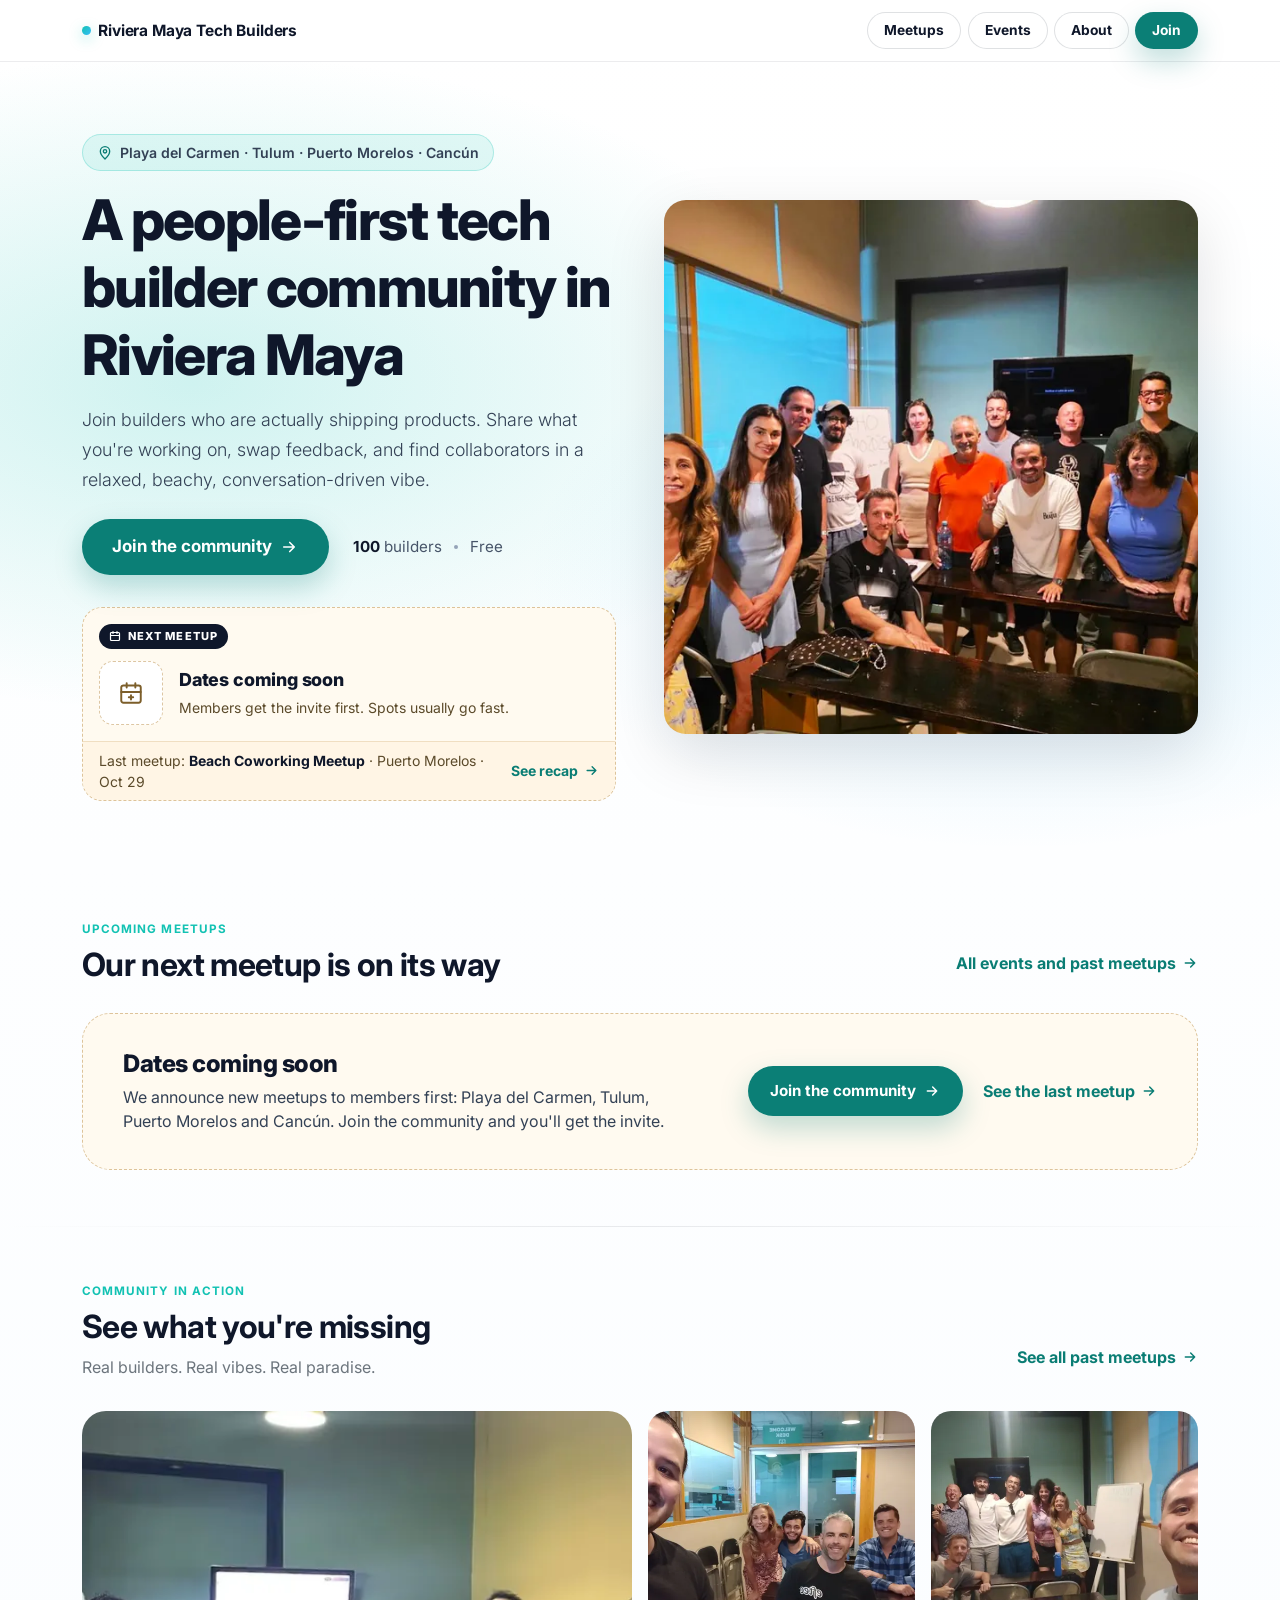
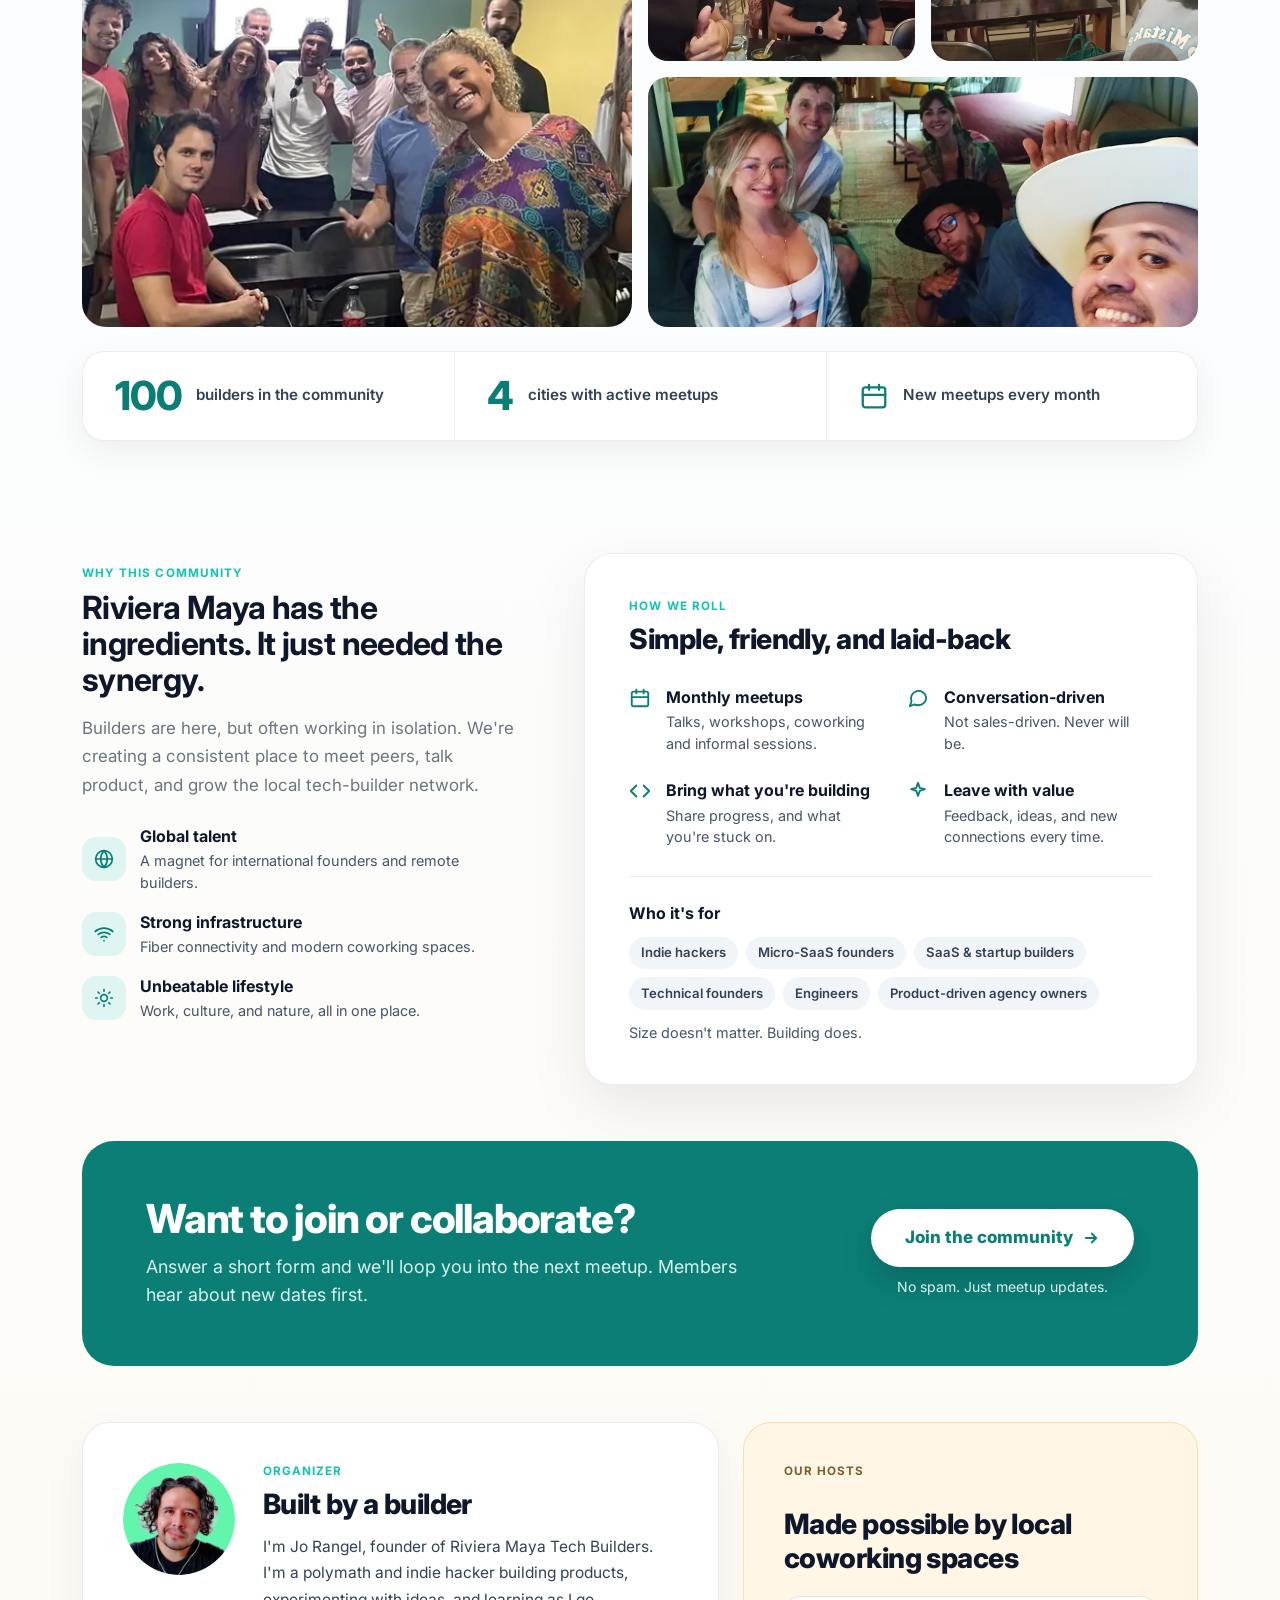
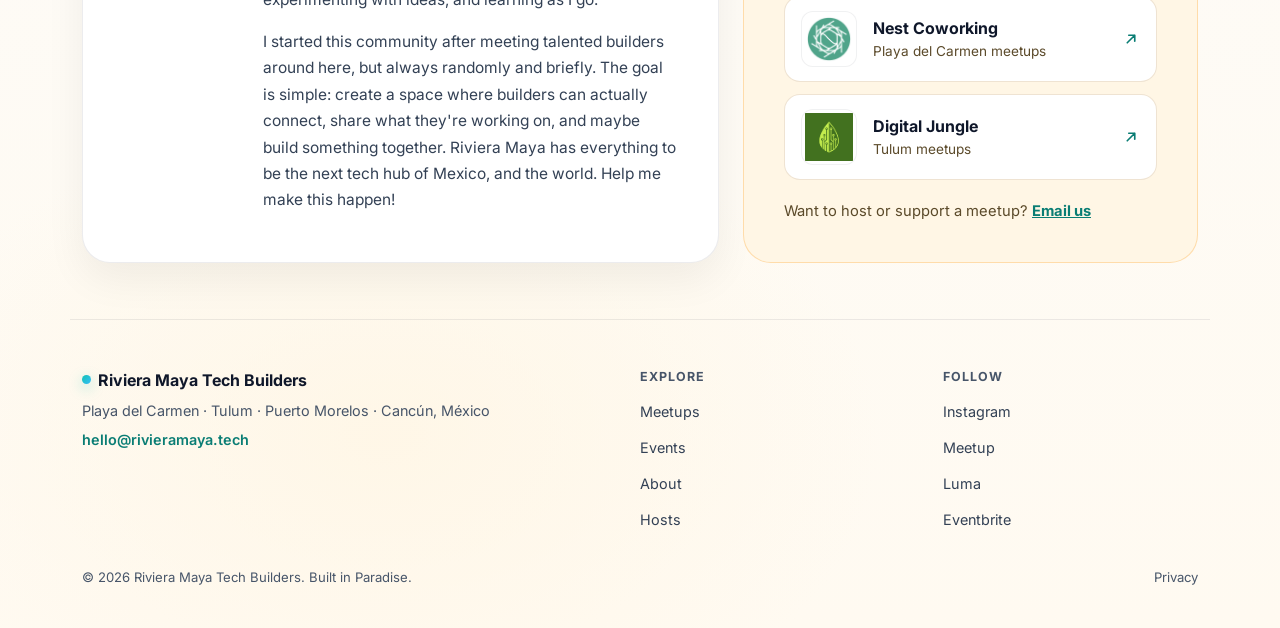
==== commit f87e0ec2: "change bottom section style" ====
--- a/index.html
+++ b/index.html
@@ -277,35 +277,6 @@
     </div>
   </header>
 
-  <!-- ════════════════ SOCIAL PROOF STRIP ════════════════ -->
-  <section class="proof-strip" aria-label="Community highlights">
-    <div class="container">
-      <div class="proof-strip-inner glass fade-up visible">
-        <div class="proof-item">
-          <div class="proof-num">100</div>
-          <div class="proof-label">builders in the community</div>
-        </div>
-        <div class="proof-divider" aria-hidden="true"></div>
-        <div class="proof-item">
-          <div class="proof-num">4</div>
-          <div class="proof-label">cities with active meetups</div>
-        </div>
-        <div class="proof-divider" aria-hidden="true"></div>
-        <div class="proof-item">
-          <div class="proof-num">3×</div>
-          <div class="proof-label">sold-out meetups &amp; counting</div>
-        </div>
-        <div class="proof-divider" aria-hidden="true"></div>
-        <div class="proof-item">
-          <div class="proof-num">🏝️</div>
-          <div class="proof-label">built in paradise</div>
-        </div>
-      </div>
-    </div>
-  </section>
-
-  <div class="soft-divider"></div>
-
   <!-- ════════════════ MEETUPS ════════════════ -->
   <section id="meetups" class="section" aria-labelledby="meetups-heading">
     <div class="container">
@@ -325,360 +296,187 @@
   <div class="soft-divider"></div>
 
   <!-- ════════════════ COMMUNITY IN ACTION ════════════════ -->
-  <section class="section community-action" aria-labelledby="action-heading">
+  <section class="section" aria-labelledby="action-heading">
     <div class="container">
-      <div class="text-center mb-4 fade-up">
-        <div class="kicker mb-2">Community in action</div>
-        <h2 class="fw-bold" id="action-heading">See what you're missing</h2>
-        <p class="text-secondary mt-2 mb-0" style="max-width:520px;margin-left:auto;margin-right:auto">
-          Real builders. Real vibes. Real paradise. Our past meetups have been unforgettable.
-        </p>
-      </div>
-      <div class="row g-3">
-        <div class="col-md-6 fade-up delay-1">
-          <div class="photo-card">
-            <img decoding="async"
-              src="assets/events/february19-800.webp"
-              srcset="assets/events/february19-800.webp 800w, assets/events/february19-1600.webp 1200w"
-              sizes="(min-width: 768px) 50vw, 100vw"
-              alt="Riviera Maya Tech Builders first meetup in Playa del Carmen, February 2026"
-              class="community-photo"
-              loading="lazy"
-              width="800" height="500"
-            />
-            <div class="photo-overlay">
-              <div class="photo-caption-text">Meetup #1 · Feb 2026 · Playa del Carmen</div>
-              <span class="photo-badge sold-out-badge">Sold out ✓</span>
-            </div>
-          </div>
-        </div>
-        <div class="col-md-6 fade-up delay-2">
-          <div class="photo-card">
-            <img decoding="async"
-              src="assets/events/march18-800.webp"
-              srcset="assets/events/march18-800.webp 800w, assets/events/march18-1600.webp 1600w"
-              sizes="(min-width: 768px) 50vw, 100vw"
-              alt="Product Hunt workshop at Riviera Maya Tech Builders, March 2026"
-              class="community-photo"
-              loading="lazy"
-              width="800" height="500"
-            />
-            <div class="photo-overlay">
-              <div class="photo-caption-text">Meetup #2 · Mar 2026 · Product Hunt Workshop</div>
-              <span class="photo-badge sold-out-badge">100% tech</span>
-            </div>
-          </div>
-        </div>
-      </div>
-      <div class="text-center mt-4 fade-up">
-        <a href="/events#past-events" class="btn ghost">See all past meetups →</a>
-      </div>
+      <div class="section-head fade-up">
+        <div>
+          <div class="kicker mb-2">Community in action</div>
+          <h2 class="fw-bold mb-2" id="action-heading">See what you're missing</h2>
+          <p class="text-secondary mb-0">Real builders. Real vibes. Real paradise.</p>
+        </div>
+        <a href="/events#past-events" class="link-arrow">See all past meetups <svg width="16" height="16" viewBox="0 0 24 24" fill="none" stroke="currentColor" stroke-width="2.2" stroke-linecap="round" stroke-linejoin="round" aria-hidden="true"><path d="M5 12h14M13 6l6 6-6 6"/></svg></a>
+      </div>
+
+      <div class="ca-grid fade-up">
+          <figure class="ca-tile ca-big">
+            <img src="assets/events/february19-800.webp" srcset="assets/events/february19-800.webp 800w, assets/events/february19-1600.webp 1200w" sizes="(min-width: 768px) 50vw, 100vw" alt="Riviera Maya Tech Builders first meetup in Playa del Carmen, February 2026" width="800" height="500" loading="lazy" decoding="async" />
+          </figure>
+          <figure class="ca-tile ">
+            <img src="assets/events/march18-800.webp" srcset="assets/events/march18-800.webp 800w, assets/events/march18-1600.webp 1600w" sizes="(min-width: 768px) 25vw, 50vw" alt="Product Hunt workshop at Riviera Maya Tech Builders, March 2026" width="800" height="500" loading="lazy" decoding="async" />
+          </figure>
+          <figure class="ca-tile ">
+            <img src="assets/events/may27-800.webp" srcset="assets/events/may27-800.webp 800w, assets/events/may27-1600.webp 1600w" sizes="(min-width: 768px) 25vw, 50vw" alt="Built in Paradise feedback session, May 2026" width="800" height="500" loading="lazy" decoding="async" />
+          </figure>
+          <figure class="ca-tile ca-wide">
+            <img src="assets/events/april25-800.webp" srcset="assets/events/april25-800.webp 800w, assets/events/april25-1600.webp 1600w" sizes="(min-width: 768px) 50vw, 100vw" alt="Tulum chapter meetup, April 2026" width="800" height="500" loading="lazy" decoding="async" style="object-position:center 35%" />
+          </figure>
+      </div>
+
+      <ul class="stats-row fade-up" aria-label="Community highlights">
+        <li><span class="stat-num">100</span><span class="stat-label">builders in the community</span></li>
+        <li><span class="stat-num">4</span><span class="stat-label">cities with active meetups</span></li>
+        <li><span class="stat-icon"><svg width="30" height="30" viewBox="0 0 24 24" fill="none" stroke="currentColor" stroke-width="1.8" stroke-linecap="round" stroke-linejoin="round" aria-hidden="true"><rect x="3" y="5" width="18" height="16" rx="2"/><path d="M16 3v4M8 3v4M3 11h18"/></svg></span><span class="stat-label">New meetups every month</span></li>
+      </ul>
     </div>
   </section>
 
-  <div class="soft-divider"></div>
-
-  <!-- ════════════════ WHY ════════════════ -->
-  <section id="why" class="section" aria-labelledby="why-heading">
+  <!-- ════════════════ WHY + HOW WE ROLL ════════════════ -->
+  <section id="about" class="section" aria-labelledby="why-heading">
+    <span id="why" class="anchor" aria-hidden="true"></span>
     <div class="container">
-      <div class="row g-4 g-lg-5 align-items-stretch">
-
-        <div class="col-lg-5 fade-up">
+      <div class="why-grid">
+        <div class="why-copy fade-up">
           <div class="kicker mb-2">Why this community</div>
-          <h2 class="fw-bold mb-3" id="why-heading">Riviera Maya has the ingredients — it just needed the synergy.</h2>
-          <p class="text-secondary mb-0" style="line-height:1.7">
-            Builders are here, but often working in isolation. We're creating a consistent place to meet peers,
-            talk product, and grow the local tech-builder network.
-          </p>
-        </div>
-
-        <div class="col-lg-7">
-          <div class="row g-3">
-            <div class="col-md-4 fade-up delay-1">
-              <div class="glass p-4 h-100">
-                <div class="icon mb-3" aria-label="Global talent">
-                  <svg xmlns="http://www.w3.org/2000/svg" width="20" height="20" viewBox="0 0 24 24" fill="none" stroke="currentColor" stroke-width="2" stroke-linecap="round" stroke-linejoin="round" aria-hidden="true"><circle cx="12" cy="12" r="10"/><line x1="2" y1="12" x2="22" y2="12"/><path d="M12 2a15.3 15.3 0 0 1 4 10 15.3 15.3 0 0 1-4 10 15.3 15.3 0 0 1-4-10 15.3 15.3 0 0 1 4-10z"/></svg>
-                </div>
-                <div class="fw-bold mb-1">Global talent</div>
-                <div class="text-secondary small">A magnet for international founders &amp; remote builders.</div>
-              </div>
-            </div>
-            <div class="col-md-4 fade-up delay-2">
-              <div class="glass p-4 h-100">
-                <div class="icon mb-3" aria-label="Strong infrastructure">
-                  <svg xmlns="http://www.w3.org/2000/svg" width="20" height="20" viewBox="0 0 24 24" fill="none" stroke="currentColor" stroke-width="2" stroke-linecap="round" stroke-linejoin="round" aria-hidden="true"><path d="M5 12.55a11 11 0 0 1 14.08 0"/><path d="M1.42 9a16 16 0 0 1 21.16 0"/><path d="M8.53 16.11a6 6 0 0 1 6.95 0"/><line x1="12" y1="20" x2="12.01" y2="20"/></svg>
-                </div>
-                <div class="fw-bold mb-1">Strong infrastructure</div>
-                <div class="text-secondary small">Fiber connectivity + modern coworking spaces.</div>
-              </div>
-            </div>
-            <div class="col-md-4 fade-up delay-3">
-              <div class="glass p-4 h-100">
-                <div class="icon mb-3" aria-label="Unbeatable lifestyle">
-                  <svg xmlns="http://www.w3.org/2000/svg" width="20" height="20" viewBox="0 0 24 24" fill="none" stroke="currentColor" stroke-width="2" stroke-linecap="round" stroke-linejoin="round" aria-hidden="true"><circle cx="12" cy="12" r="5"/><line x1="12" y1="1" x2="12" y2="3"/><line x1="12" y1="21" x2="12" y2="23"/><line x1="4.22" y1="4.22" x2="5.64" y2="5.64"/><line x1="18.36" y1="18.36" x2="19.78" y2="19.78"/><line x1="1" y1="12" x2="3" y2="12"/><line x1="21" y1="12" x2="23" y2="12"/><line x1="4.22" y1="19.78" x2="5.64" y2="18.36"/><line x1="18.36" y1="5.64" x2="19.78" y2="4.22"/></svg>
-                </div>
-                <div class="fw-bold mb-1">Unbeatable lifestyle</div>
-                <div class="text-secondary small">Work, culture, and nature — all in one place.</div>
-              </div>
-            </div>
+          <h2 class="fw-bold mb-3" id="why-heading">Riviera Maya has the ingredients. It just needed the synergy.</h2>
+          <p class="text-secondary">Builders are here, but often working in isolation. We're creating a consistent place to meet peers, talk product, and grow the local tech-builder network.</p>
+          <ul class="why-list">
+            <li class="why-item">
+              <span class="why-icon"><svg width="20" height="20" viewBox="0 0 24 24" fill="none" stroke="currentColor" stroke-width="2" stroke-linecap="round" stroke-linejoin="round" aria-hidden="true"><circle cx="12" cy="12" r="10"/><path d="M2 12h20"/><path d="M12 2a15.3 15.3 0 0 1 4 10 15.3 15.3 0 0 1-4 10 15.3 15.3 0 0 1-4-10 15.3 15.3 0 0 1 4-10z"/></svg></span>
+              <span><strong>Global talent</strong><span>A magnet for international founders and remote builders.</span></span>
+            </li>
+            <li class="why-item">
+              <span class="why-icon"><svg width="20" height="20" viewBox="0 0 24 24" fill="none" stroke="currentColor" stroke-width="2" stroke-linecap="round" stroke-linejoin="round" aria-hidden="true"><path d="M5 12.55a11 11 0 0 1 14.08 0"/><path d="M1.42 9a16 16 0 0 1 21.16 0"/><path d="M8.53 16.11a6 6 0 0 1 6.95 0"/><path d="M12 20h.01"/></svg></span>
+              <span><strong>Strong infrastructure</strong><span>Fiber connectivity and modern coworking spaces.</span></span>
+            </li>
+            <li class="why-item">
+              <span class="why-icon"><svg width="20" height="20" viewBox="0 0 24 24" fill="none" stroke="currentColor" stroke-width="2" stroke-linecap="round" stroke-linejoin="round" aria-hidden="true"><circle cx="12" cy="12" r="4"/><path d="M12 2v2M12 20v2M4.9 4.9l1.4 1.4M17.7 17.7l1.4 1.4M2 12h2M20 12h2M4.9 19.1l1.4-1.4M17.7 6.3l1.4-1.4"/></svg></span>
+              <span><strong>Unbeatable lifestyle</strong><span>Work, culture, and nature, all in one place.</span></span>
+            </li>
+          </ul>
+        </div>
+
+        <div class="how-card fade-up delay-1">
+          <div class="kicker mb-2">How we roll</div>
+          <h3 class="how-title">Simple, friendly, and laid-back</h3>
+          <ul class="how-grid">
+            <li class="how-item">
+                <svg width="22" height="22" viewBox="0 0 24 24" fill="none" stroke="currentColor" stroke-width="2" stroke-linecap="round" stroke-linejoin="round" aria-hidden="true"><rect x="3" y="5" width="18" height="16" rx="2"/><path d="M16 3v4M8 3v4M3 11h18"/></svg>
+                <span><strong>Monthly meetups</strong><span>Talks, workshops, coworking and informal sessions.</span></span>
+              </li>
+            <li class="how-item">
+                <svg width="22" height="22" viewBox="0 0 24 24" fill="none" stroke="currentColor" stroke-width="2" stroke-linecap="round" stroke-linejoin="round" aria-hidden="true"><path d="M21 11.5a8.4 8.4 0 0 1-9 8.4 8.6 8.6 0 0 1-3.8-.9L3 21l1.9-5.2A8.4 8.4 0 1 1 21 11.5z"/></svg>
+                <span><strong>Conversation-driven</strong><span>Not sales-driven. Never will be.</span></span>
+              </li>
+            <li class="how-item">
+                <svg width="22" height="22" viewBox="0 0 24 24" fill="none" stroke="currentColor" stroke-width="2" stroke-linecap="round" stroke-linejoin="round" aria-hidden="true"><path d="M16 18l6-6-6-6M8 6l-6 6 6 6"/></svg>
+                <span><strong>Bring what you're building</strong><span>Share progress, and what you're stuck on.</span></span>
+              </li>
+            <li class="how-item">
+                <svg width="22" height="22" viewBox="0 0 24 24" fill="none" stroke="currentColor" stroke-width="2" stroke-linecap="round" stroke-linejoin="round" aria-hidden="true"><path d="M12 3l1.9 5.6L19.5 10l-5.6 1.9L12 17.5l-1.9-5.6L4.5 10l5.6-1.4z"/></svg>
+                <span><strong>Leave with value</strong><span>Feedback, ideas, and new connections every time.</span></span>
+              </li>
+          </ul>
+          <div class="who">
+            <strong>Who it's for</strong>
+            <ul class="who-chips" aria-label="Community member types">
+              <li class="chip">Indie hackers</li><li class="chip">Micro-SaaS founders</li><li class="chip">SaaS &amp; startup builders</li><li class="chip">Technical founders</li><li class="chip">Engineers</li><li class="chip">Product-driven agency owners</li>
+            </ul>
+            <span class="who-note">Size doesn't matter. Building does.</span>
           </div>
-
-          <div class="glass p-4 mt-3 fade-up delay-2">
-            <div class="fw-bold mb-2">Who it's for</div>
-            <div class="d-flex flex-wrap gap-2" role="list" aria-label="Community member types">
-              <span class="badge rounded-pill text-bg-light border" role="listitem">Indie hackers</span>
-              <span class="badge rounded-pill text-bg-light border" role="listitem">Micro-SaaS founders</span>
-              <span class="badge rounded-pill text-bg-light border" role="listitem">SaaS &amp; startup builders</span>
-              <span class="badge rounded-pill text-bg-light border" role="listitem">Technical founders</span>
-              <span class="badge rounded-pill text-bg-light border" role="listitem">Engineers</span>
-              <span class="badge rounded-pill text-bg-light border" role="listitem">Product-driven agency owners</span>
-            </div>
-            <div class="text-secondary small mt-2">
-              Size doesn't matter — building does.
-            </div>
-          </div>
-        </div>
-
+        </div>
       </div>
     </div>
   </section>
 
-  <div class="soft-divider"></div>
-
-  <!-- ════════════════ ABOUT / HOW WE ROLL ════════════════ -->
-  <section id="about" class="section" aria-labelledby="about-heading">
+  <!-- ════════════════ JOIN BAND ════════════════ -->
+  <section class="section pt-0" aria-labelledby="join-heading">
     <div class="container">
-      <div class="glass p-4 p-md-5 fade-up">
-        <div class="row g-4 align-items-center">
-
-          <div class="col-lg-8">
-            <div class="kicker mb-2">How we roll</div>
-            <h2 class="fw-bold mb-3" id="about-heading">Simple, friendly, and laidback</h2>
-            <div class="row g-3 mt-1">
-              <div class="col-sm-6">
-                <div class="d-flex gap-3 align-items-start">
-                  <span aria-hidden="true" style="font-size:1.35rem;line-height:1.1">📅</span>
-                  <div>
-                    <div class="fw-bold small mb-1">Monthly / bimonthly meetups</div>
-                    <div class="text-secondary small">Talks, workshops, and informal sessions.</div>
-                  </div>
-                </div>
-              </div>
-              <div class="col-sm-6">
-                <div class="d-flex gap-3 align-items-start">
-                  <span aria-hidden="true" style="font-size:1.35rem;line-height:1.1">🚫</span>
-                  <div>
-                    <div class="fw-bold small mb-1">Conversation-driven</div>
-                    <div class="text-secondary small">Not sales-driven. Never will be.</div>
-                  </div>
-                </div>
-              </div>
-              <div class="col-sm-6">
-                <div class="d-flex gap-3 align-items-start">
-                  <span aria-hidden="true" style="font-size:1.35rem;line-height:1.1">🧠</span>
-                  <div>
-                    <div class="fw-bold small mb-1">Bring what you're building</div>
-                    <div class="text-secondary small">Share progress — and what you're stuck on.</div>
-                  </div>
-                </div>
-              </div>
-              <div class="col-sm-6">
-                <div class="d-flex gap-3 align-items-start">
-                  <span aria-hidden="true" style="font-size:1.35rem;line-height:1.1">✨</span>
-                  <div>
-                    <div class="fw-bold small mb-1">Leave with value</div>
-                    <div class="text-secondary small">Feedback, ideas, and new connections every time.</div>
-                  </div>
-                </div>
-              </div>
-            </div>
-          </div>
-
-          <!-- CTA card -->
-          <div class="col-lg-4 fade-up delay-1">
-            <div class="glass-sand p-4 text-center">
-              <div style="font-size:2rem;margin-bottom:.6rem" aria-hidden="true">🌊</div>
-              <div class="fw-bold mb-2">Want to join or collaborate?</div>
-              <p class="small text-secondary mb-3">
-                Answer this short form and we'll loop you into the next meetup.
-              </p>
-              <button
-                class="btn cta w-100 justify-content-center"
-                data-tally-open="J9OvqK"
-                data-tally-layout="modal"
-                data-tally-width="374"
-                data-tally-emoji-text="👋"
-                data-tally-emoji-animation="heart-beat"
-                data-tally-auto-close="3000"
-                aria-label="Open form to join the community"
-              >
-                Join →
-              </button>
-              <div class="small text-muted mt-2">No spam. Just meetup updates.</div>
-            </div>
-          </div>
-
+      <div class="join-band fade-up">
+        <div>
+          <h2 id="join-heading">Want to join or collaborate?</h2>
+          <p>Answer a short form and we'll loop you into the next meetup. Members hear about new dates first.</p>
+        </div>
+        <div class="join-band-cta">
+          <button
+              class="btn btn-light-cta"
+              data-tally-open="J9OvqK"
+              data-tally-layout="modal"
+              data-tally-width="374"
+              data-tally-emoji-text="👋"
+              data-tally-emoji-animation="heart-beat"
+              data-tally-auto-close="3000"
+              aria-label="Open form to join the community"
+          >
+            Join the community <svg width="18" height="18" viewBox="0 0 24 24" fill="none" stroke="currentColor" stroke-width="2.4" stroke-linecap="round" stroke-linejoin="round" aria-hidden="true"><path d="M5 12h14M13 6l6 6-6 6"/></svg>
+          </button>
+          <span>No spam. Just meetup updates.</span>
         </div>
       </div>
     </div>
   </section>
 
-  <!-- ════════════════ ORGANIZER ════════════════ -->
-  <section id="organizer" class="section">
+  <!-- ════════════════ ORGANIZER + HOSTS ════════════════ -->
+  <section id="supporters" class="section pt-0" aria-label="Organizer and hosts">
     <div class="container">
-      <div class="glass p-4 p-md-5">
-        <div class="row align-items-center g-4">
-          
-          <!-- Photo -->
-          <div class="col-md-3 text-center text-md-start">
-            <img 
-              src="assets/organizer.webp" 
-              alt="Jo Rangel, organizer of Riviera Maya Tech Builders"
-              class="img-fluid rounded-4"
-              style="max-width:160px;"
-              loading="lazy"
-            />
+      <div class="org-grid">
+        <div id="organizer" class="org-card fade-up">
+          <img src="assets/organizer.webp" alt="Jo Rangel, organizer of Riviera Maya Tech Builders" class="org-photo" width="112" height="112" loading="lazy" />
+          <div>
+            <div class="kicker mb-2">Organizer</div>
+            <h3 class="org-title">Built by a builder</h3>
+            <p>I'm Jo Rangel, founder of Riviera Maya Tech Builders. I'm a polymath and indie hacker building products, experimenting with ideas, and learning as I go.</p>
+            <p class="mb-0">I started this community after meeting talented builders around here, but always randomly and briefly. The goal is simple: create a space where builders can actually connect, share what they're working on, and maybe build something together. Riviera Maya has everything to be the next tech hub of Mexico, and the world. Help me make this happen!</p>
           </div>
-
-          <!-- Content -->
-          <div class="col-md-9">
-            <div class="kicker mb-2">Organizer</div>
-            <h3 class="fw-bold mb-2">Built by a builder</h3>
-            
-            <p class="text-secondary mb-2">
-              I’m Jo Rangel, founder of Riviera Maya Tech Builders. I'm a polymath and indie hacker building products, experimenting with ideas, and learning as I go.
-            </p>
-
-            <p class="text-secondary mb-0">
-              I started this community after meeting talented builders around here, but always randomly and briefly. The goal is simple: create a space where builders can actually connect, share what they’re working on, and maybe build something together. Riviera Maya has everything to be the next tech hub of Mexico, and the world. Help me make this happen!
-            </p>
+        </div>
+
+        <div class="hosts-card fade-up delay-1">
+          <div class="kicker kicker-sand mb-2">Our hosts</div>
+          <h3 class="org-title">Made possible by local coworking spaces</h3>
+          <div class="host-list">
+            <a class="host-row" href="https://nestcoworking.com.mx/" target="_blank" rel="noopener noreferrer">
+              <span class="host-logo"><img src="assets/nest.jpg" alt="Nest Coworking logo" width="48" height="48" loading="lazy" /></span>
+              <span class="host-text"><strong>Nest Coworking</strong><span>Playa del Carmen meetups</span></span>
+              <svg width="18" height="18" viewBox="0 0 24 24" fill="none" stroke="currentColor" stroke-width="2.2" stroke-linecap="round" stroke-linejoin="round" aria-hidden="true"><path d="M7 17L17 7M9 7h8v8"/></svg>
+            </a>
+            <a class="host-row" href="https://digitaljungle.org/" target="_blank" rel="noopener noreferrer">
+              <span class="host-logo"><img src="assets/digitaljungle.png" alt="Digital Jungle logo" width="48" height="48" loading="lazy" /></span>
+              <span class="host-text"><strong>Digital Jungle</strong><span>Tulum meetups</span></span>
+              <svg width="18" height="18" viewBox="0 0 24 24" fill="none" stroke="currentColor" stroke-width="2.2" stroke-linecap="round" stroke-linejoin="round" aria-hidden="true"><path d="M7 17L17 7M9 7h8v8"/></svg>
+            </a>
           </div>
-
+          <p class="hosts-note">Want to host or support a meetup? <a href="mailto:hello@rivieramaya.tech">Email us</a></p>
         </div>
       </div>
     </div>
   </section>
 
-  <!-- ════════════════ SUPPORTERS ════════════════ -->
-  <section id="supporters" class="section pt-0" aria-labelledby="supporters-heading">
+  <!-- ════════════════ FOOTER ════════════════ -->
+  <footer class="site-footer" role="contentinfo">
     <div class="container">
-      <div class="glass p-4 p-md-5 fade-up">
-        <div class="row align-items-end g-4 mb-4">
-          <div class="col-lg-8">
-            <div class="kicker mb-2">Community partners</div>
-            <h2 class="fw-bold mb-3" id="supporters-heading">Trusted by</h2>
-            <p class="text-secondary mb-0" style="max-width:600px">
-              Our meetups are made possible thanks to these amazing coworking spaces in the Riviera Maya.
-            </p>
-          </div>
-        </div>
-
-        <div class="row g-3 align-items-start">
-          <div class="col-md-5 fade-up delay-1">
-            <a
-              class="glass p-4 h-100 support-card"
-              href="https://nestcoworking.com.mx/"
-              target="_blank"
-              rel="noopener noreferrer"
-              aria-label="Visit Nest Coworking website"
-            >
-              <div class="support-logo-wrap">
-                <img class="support-logo" src="assets/nest.jpg" alt="Nest Coworking logo" width="180" height="56" loading="lazy" />
-              </div>
-              <div class="fw-bold mb-1">Nest Coworking</div>
-              <div class="text-secondary small">Host of our Playa del Carmen meetups.</div>
-            </a>
-          </div>
-
-          <div class="col-md-5 fade-up delay-2">
-            <a
-              class="glass p-4 h-100 support-card"
-              href="https://digitaljungle.org/"
-              target="_blank"
-              rel="noopener noreferrer"
-              aria-label="Visit Digital Jungle website"
-            >
-              <div class="support-logo-wrap">
-                <img class="support-logo" src="assets/digitaljungle.png" alt="Digital Jungle logo" width="180" height="56" loading="lazy" />
-              </div>
-              <div class="fw-bold mb-1">Digital Jungle</div>
-              <div class="text-secondary small">Host of our Tulum meetups.</div>
-            </a>
-          </div>
-
-          <div class="col-md-2 fade-up delay-3 d-flex align-items-center">
-            <div class="small text-secondary">
-              Want to host or support?<br>
-              <a href="mailto:hello@rivieramaya.tech" class="fw-bold" style="color:var(--sea)">Email us →</a>
-            </div>
-          </div>
-        </div>
-
-      </div>
-    </div>
-  </section>
-
-  <!-- ════════════════ FOOTER ════════════════ -->
-  <footer role="contentinfo">
-    <div class="container">
-      <div class="d-flex flex-column flex-md-row justify-content-between align-items-start gap-3">
-        <div>
-          <div class="d-flex align-items-center gap-2 mb-1">
-            <span class="brand-dot" style="width:7px;height:7px" aria-hidden="true"></span>
-            <span class="fw-bold">Riviera Maya Tech Builders</span>
-          </div>
-          <div class="small">Playa del Carmen · Tulum · Puerto Morelos · Cancún, México</div>
-        </div>
-
-        <nav class="small" aria-label="Footer navigation">
+      <div class="footer-grid">
+        <div class="footer-brand">
+          <span class="footer-name"><span class="brand-dot" aria-hidden="true"></span>Riviera Maya Tech Builders</span>
+          <span>Playa del Carmen · Tulum · Puerto Morelos · Cancún, México</span>
+          <a href="mailto:hello@rivieramaya.tech" class="footer-email">hello@rivieramaya.tech</a>
+        </div>
+        <nav aria-label="Footer navigation" class="footer-col">
+          <span class="footer-head">Explore</span>
           <a href="#meetups">Meetups</a>
-          <span class="mx-2" aria-hidden="true">·</span>
           <a href="/events">Events</a>
-          <span class="mx-2" aria-hidden="true">·</span>
-          <a href="#why">Why</a>
-          <span class="mx-2" aria-hidden="true">·</span>
           <a href="#about">About</a>
-          <span class="mx-2" aria-hidden="true">·</span>
-          <a href="#supporters">Supporters</a>
-          <span class="mx-2" aria-hidden="true">·</span>
-          <a href="mailto:hello@rivieramaya.tech">Email</a>
-          <span class="mx-2" aria-hidden="true">·</span>
-          <a href="/privacy">Privacy</a>
+          <a href="#supporters">Hosts</a>
         </nav>
-      </div>
-
-      <div class="mt-3 d-flex flex-wrap align-items-center gap-3">
-        <span class="small" style="color:var(--muted)">Follow us:</span>
-        <a class="social-link small"
-          href="https://www.instagram.com/rivieramayatech"
-          target="_blank" rel="me noopener noreferrer"
-          aria-label="Riviera Maya Tech Builders on Instagram">
-          <span aria-hidden="true">📸</span> Instagram
-        </a>
-        <a class="social-link small"
-          href="https://www.meetup.com/riviera-maya-tech-builders/"
-          target="_blank" rel="me noopener noreferrer"
-          aria-label="Riviera Maya Tech Builders on Meetup">
-          <span aria-hidden="true">🤝</span> Meetup
-        </a>
-        <a class="social-link small"
-          href="https://www.eventbrite.com.mx/o/120842868943"
-          target="_blank" rel="me noopener noreferrer"
-          aria-label="Riviera Maya Tech Builders on Eventbrite">
-          <span aria-hidden="true">🎟️</span> Eventbrite
-        </a>
-        <a class="social-link small"
-          href="https://luma.com/rivieramayatech"
-          target="_blank" rel="me noopener noreferrer"
-          aria-label="Riviera Maya Tech Builders on Luma">
-          <span aria-hidden="true">⭐</span> Luma
-        </a>
-      </div>
-
-      <div class="soft-divider my-3"></div>
-
-      <div class="small text-muted">
-        © <span id="year"></span> Riviera Maya Tech Builders. Built in Paradise. 🤙
+        <div class="footer-col">
+          <span class="footer-head">Follow</span>
+          <a href="https://www.instagram.com/rivieramayatech" target="_blank" rel="me noopener noreferrer">Instagram</a>
+          <a href="https://www.meetup.com/riviera-maya-tech-builders/" target="_blank" rel="me noopener noreferrer">Meetup</a>
+          <a href="https://luma.com/rivieramayatech" target="_blank" rel="me noopener noreferrer">Luma</a>
+          <a href="https://www.eventbrite.com.mx/o/120842868943" target="_blank" rel="me noopener noreferrer">Eventbrite</a>
+        </div>
+      </div>
+      <div class="footer-bottom">
+        <span>© <span id="year"></span> Riviera Maya Tech Builders. Built in Paradise.</span>
+        <a href="/privacy">Privacy</a>
       </div>
     </div>
   </footer>
--- a/assets/style.css
+++ b/assets/style.css
@@ -737,3 +737,147 @@
   .event-empty { padding: 1.5rem 1.25rem; }
   .event-empty-actions { width: 100%; flex-direction: column; align-items: stretch; }
 }
+
+/* ════════════════════════════════════════════════════
+   LOWER SECTIONS (2026-10 redesign)
+════════════════════════════════════════════════════ */
+.section-head { display: flex; align-items: flex-end; justify-content: space-between; gap: 1.5rem; flex-wrap: wrap; margin-bottom: 2rem; }
+.kicker-sand { color: #7c5e2a; }
+.anchor { position: relative; top: calc(-1 * var(--nav-h)); display: block; height: 0; }
+
+/* Community in action */
+.ca-grid { display: grid; grid-template-columns: repeat(4, minmax(0, 1fr)); grid-template-rows: 250px 250px; gap: 1rem; }
+.ca-tile { margin: 0; border-radius: 20px; overflow: hidden; background: #e2e8f0; }
+.ca-tile img { width: 100%; height: 100%; object-fit: cover; display: block; transition: transform .4s ease; }
+.ca-tile:hover img { transform: scale(1.03); }
+.ca-big { grid-column: span 2; grid-row: span 2; border-radius: 24px; }
+.ca-wide { grid-column: span 2; }
+
+.stats-row {
+  list-style: none; margin: 1.5rem 0 0; padding: 0;
+  display: grid; grid-template-columns: repeat(3, minmax(0, 1fr));
+  background: #fff; border: 1px solid rgba(15,23,42,.08); border-radius: 22px; box-shadow: 0 12px 32px rgba(2,6,23,.06);
+}
+.stats-row li { padding: 1.5rem 2rem; display: flex; align-items: center; gap: .9rem; }
+.stats-row li + li { border-left: 1px solid rgba(15,23,42,.07); }
+.stat-num { font-size: 2.5rem; line-height: 1; font-weight: 800; letter-spacing: -.03em; color: var(--cta-ink); }
+.stat-icon { color: var(--cta-ink); display: flex; }
+.stat-label { font-size: .95rem; font-weight: 600; color: var(--muted); }
+
+/* Why + how */
+.why-grid { display: grid; grid-template-columns: 5fr 7fr; gap: 4rem; align-items: start; }
+.why-copy { padding-top: .75rem; }
+.why-copy h2 { line-height: 1.12; }
+.why-copy p { font-size: 1.06rem; line-height: 1.7; }
+.why-list, .how-grid, .who-chips { list-style: none; margin: 0; padding: 0; }
+.why-list { display: flex; flex-direction: column; gap: 1rem; margin-top: 1.5rem; }
+.why-item { display: flex; align-items: center; gap: .9rem; }
+.why-icon { width: 44px; height: 44px; flex-shrink: 0; border-radius: 14px; background: rgba(18,194,179,.12); color: var(--cta-ink); display: flex; align-items: center; justify-content: center; }
+.why-item > span:last-child, .how-item > span { display: flex; flex-direction: column; gap: .15rem; }
+.why-item strong, .how-item strong { color: var(--ink); }
+.why-item span span { font-size: .9rem; color: #475569; }
+
+.how-card {
+  background: #fff; border: 1px solid rgba(15,23,42,.08); border-radius: 28px; box-shadow: 0 24px 60px rgba(2,6,23,.08);
+  padding: 2.75rem 2.75rem 2.5rem;
+}
+.how-title, .org-title { margin: 0; font-size: 1.75rem; font-weight: 800; letter-spacing: -.02em; }
+.how-grid { display: grid; grid-template-columns: repeat(2, minmax(0, 1fr)); gap: 1.5rem 2rem; margin-top: 1.75rem; }
+.how-item { display: flex; gap: .9rem; align-items: flex-start; }
+.how-item svg { flex-shrink: 0; margin-top: 2px; color: var(--cta-ink); }
+.how-item span span { font-size: .9rem; line-height: 1.5; color: #475569; }
+.who { margin-top: 1.75rem; padding-top: 1.5rem; border-top: 1px solid rgba(15,23,42,.08); display: flex; flex-direction: column; gap: .75rem; }
+.who-chips { display: flex; flex-wrap: wrap; gap: .5rem; }
+.who-note { font-size: .9rem; color: #475569; }
+
+/* Join band */
+.join-band {
+  border-radius: 32px; background: var(--cta); padding: 3.5rem 4rem;
+  display: flex; align-items: center; justify-content: space-between; gap: 3rem;
+}
+.join-band h2 { margin: 0 0 .75rem; font-size: 2.5rem; line-height: 1.1; font-weight: 800; letter-spacing: -.03em; color: #fff; }
+.join-band p { margin: 0; max-width: 620px; font-size: 1.12rem; line-height: 1.6; color: #d9f3f0; }
+.join-band-cta { display: flex; flex-direction: column; align-items: center; gap: .6rem; flex-shrink: 0; color: #d9f3f0; font-size: .875rem; }
+.btn-light-cta {
+  display: inline-flex; align-items: center; justify-content: center; gap: .6rem;
+  min-height: 58px; padding: 0 2.1rem; border-radius: 999px; border: 0;
+  background: #fff; color: var(--cta) !important; font-weight: 800; font-size: 1.06rem;
+  box-shadow: 0 14px 32px rgba(2,6,23,.18); transition: transform .18s, box-shadow .18s;
+}
+.btn-light-cta:hover { transform: translateY(-1px); box-shadow: 0 18px 40px rgba(2,6,23,.24); }
+.btn-light-cta:focus-visible { outline: 3px solid #fff; outline-offset: 3px; }
+
+/* Organizer + hosts */
+.org-grid { display: grid; grid-template-columns: 7fr 5fr; gap: 1.5rem; align-items: stretch; }
+.org-card {
+  background: #fff; border: 1px solid rgba(15,23,42,.08); border-radius: 28px; box-shadow: 0 16px 40px rgba(2,6,23,.06);
+  padding: 2.5rem; display: flex; gap: 1.75rem; align-items: flex-start;
+}
+.org-photo { width: 112px; height: 112px; flex-shrink: 0; border-radius: 999px; object-fit: cover; }
+.org-card .org-title { margin-bottom: .75rem; }
+.org-card p { color: var(--muted); line-height: 1.7; font-size: .97rem; }
+.hosts-card {
+  background: var(--sand); border: 1px solid rgba(255,180,80,.40); border-radius: 28px;
+  padding: 2.5rem; display: flex; flex-direction: column; gap: 1.25rem;
+}
+.host-list { display: flex; flex-direction: column; gap: .75rem; }
+.host-row {
+  display: flex; align-items: center; gap: 1rem; padding: .875rem 1rem;
+  background: #fff; border: 1px solid rgba(180,130,50,.22); border-radius: 16px;
+  color: var(--ink); text-decoration: none; transition: border-color .18s, transform .18s;
+}
+.host-row:hover { border-color: rgba(11,127,118,.45); transform: translateY(-1px); color: var(--ink); }
+.host-row > svg { color: var(--cta-ink); flex-shrink: 0; }
+.host-logo { width: 56px; height: 56px; flex-shrink: 0; border-radius: 12px; border: 1px solid rgba(15,23,42,.06); display: flex; align-items: center; justify-content: center; overflow: hidden; background: #fff; }
+.host-logo img { width: 48px; height: 48px; object-fit: contain; }
+.host-text { display: flex; flex-direction: column; gap: .1rem; flex-grow: 1; }
+.host-text span { font-size: .85rem; color: var(--sand-ink); }
+.hosts-note { margin: auto 0 0; font-size: .92rem; color: var(--sand-ink); }
+.hosts-note a { font-weight: 700; color: var(--cta-ink); }
+
+/* Footer */
+.site-footer { padding: 0 0 2.5rem; color: #475569; }
+.site-footer .container { border-top: 1px solid rgba(15,23,42,.08); padding-top: 3rem; }
+.footer-grid { display: grid; grid-template-columns: 2fr 1fr 1fr; gap: 3rem; }
+.footer-brand { display: flex; flex-direction: column; gap: .5rem; font-size: .9rem; }
+.footer-name { display: flex; align-items: center; font-weight: 700; font-size: 1rem; color: var(--ink); }
+.site-footer .footer-email { color: var(--cta-ink); font-weight: 600; }
+.footer-col { display: flex; flex-direction: column; gap: .25rem; font-size: .9rem; }
+.footer-head { font-size: .78rem; font-weight: 700; letter-spacing: .08em; text-transform: uppercase; color: #475569; margin-bottom: .35rem; }
+.site-footer .footer-col a { color: var(--muted); min-height: 32px; display: flex; align-items: center; }
+.site-footer a:hover { color: var(--cta-ink); }
+.footer-bottom { margin-top: 2rem; display: flex; justify-content: space-between; gap: 1rem; font-size: .82rem; }
+.site-footer .footer-bottom a { color: #475569; }
+
+/* Responsive */
+@media (max-width: 991.98px) {
+  .why-grid { grid-template-columns: 1fr; gap: 2rem; }
+  .org-grid { grid-template-columns: 1fr; }
+  .join-band { flex-direction: column; align-items: stretch; padding: 2.5rem 2rem; gap: 1.5rem; }
+  .join-band-cta .btn-light-cta { width: 100%; }
+}
+@media (max-width: 767.98px) {
+  .ca-grid { grid-template-columns: repeat(2, minmax(0, 1fr)); grid-template-rows: 220px 140px 170px; gap: .625rem; }
+  .ca-big { grid-column: span 2; grid-row: auto; border-radius: 20px; }
+  .ca-tile { border-radius: 16px; }
+  .stats-row { grid-template-columns: 1fr; border-radius: 20px; }
+  .stats-row li { padding: 1rem 1.25rem; }
+  .stats-row li + li { border-left: 0; border-top: 1px solid rgba(15,23,42,.07); }
+  .stat-num { font-size: 1.9rem; min-width: 52px; }
+  .stat-icon { min-width: 52px; }
+  .footer-grid { grid-template-columns: 1fr 1fr; gap: 1.5rem; }
+  .footer-brand { grid-column: span 2; }
+}
+@media (max-width: 575.98px) {
+  .section-head .link-arrow { display: none; }
+  .how-card { padding: 1.6rem 1.35rem; border-radius: 24px; }
+  .how-title, .org-title { font-size: 1.4rem; }
+  .how-grid { grid-template-columns: 1fr; gap: 1.1rem; margin-top: 1.25rem; }
+  .join-band { padding: 2rem 1.5rem; border-radius: 26px; }
+  .join-band h2 { font-size: 1.75rem; }
+  .join-band p { font-size: 1rem; }
+  .org-card { flex-direction: column; padding: 1.6rem 1.35rem; gap: 1rem; border-radius: 24px; }
+  .org-photo { width: 76px; height: 76px; }
+  .hosts-card { padding: 1.6rem 1.1rem; border-radius: 24px; }
+  .footer-bottom { font-size: .78rem; }
+}
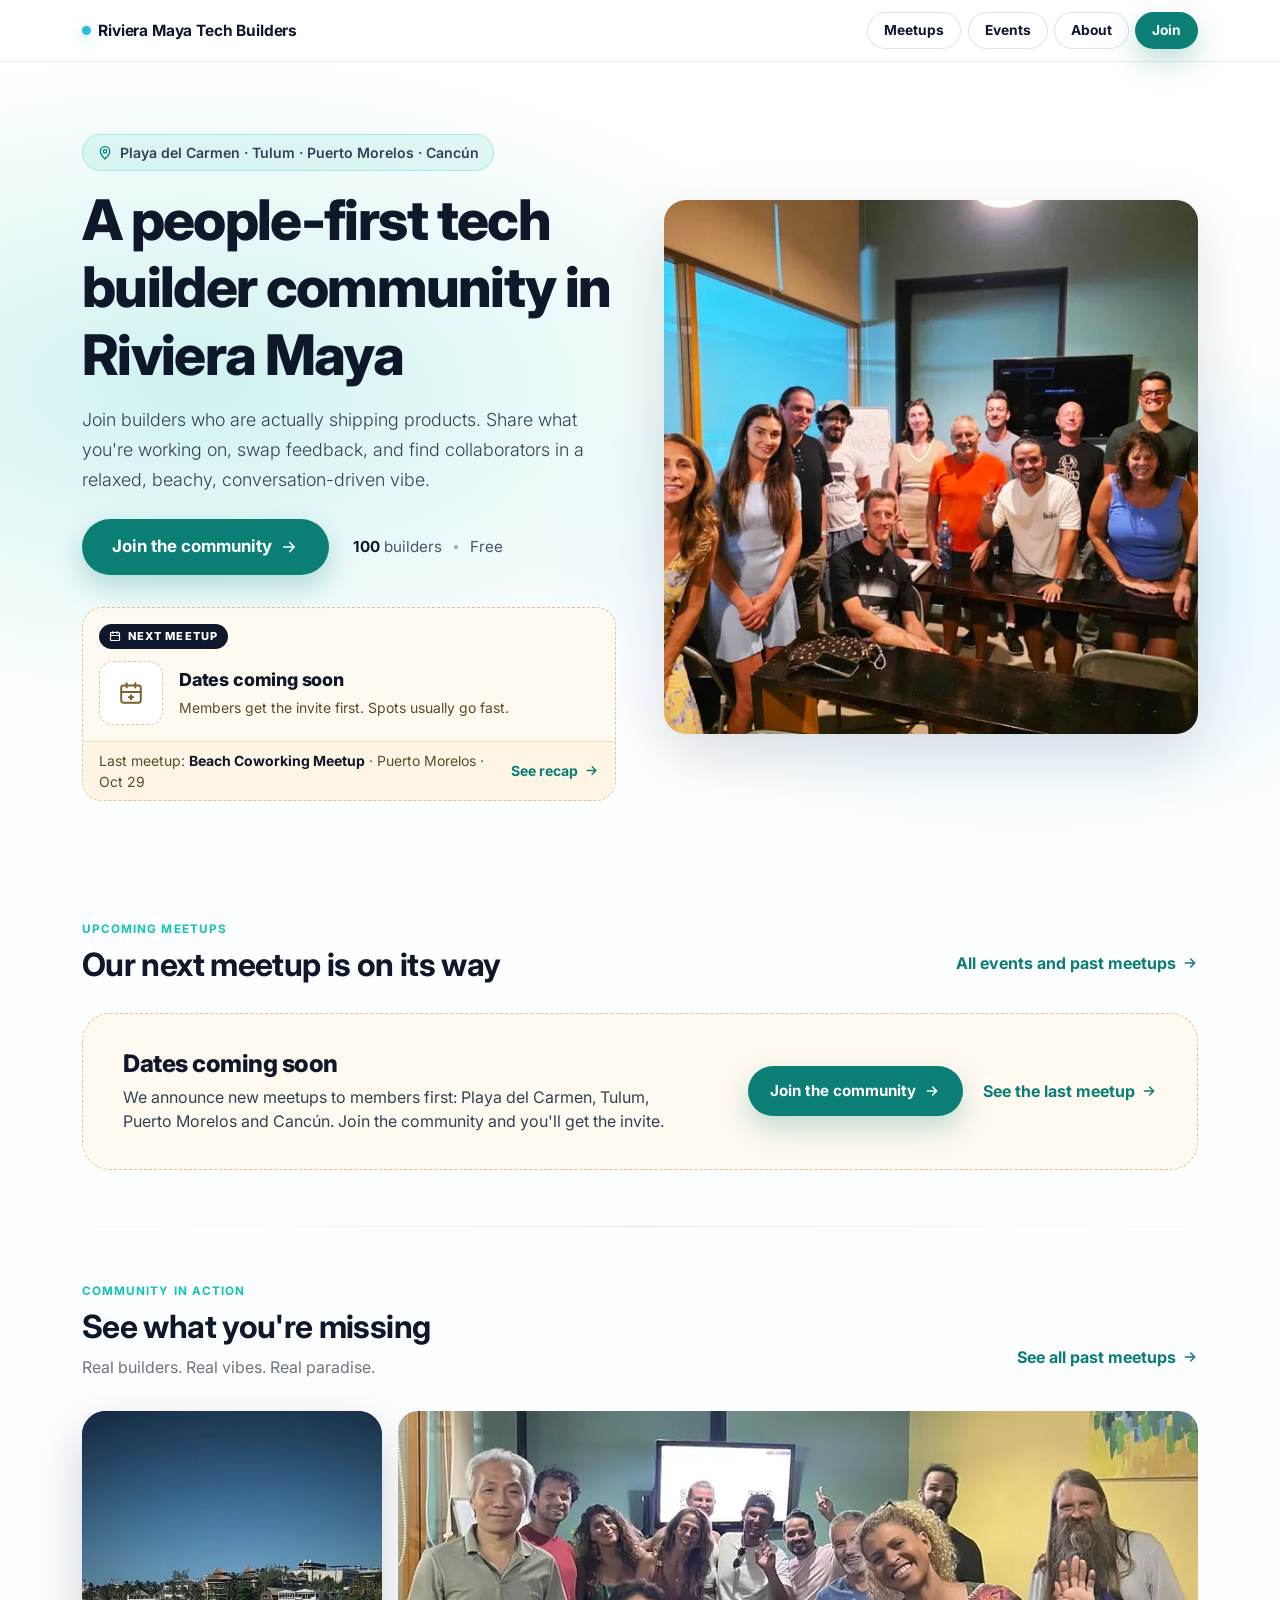
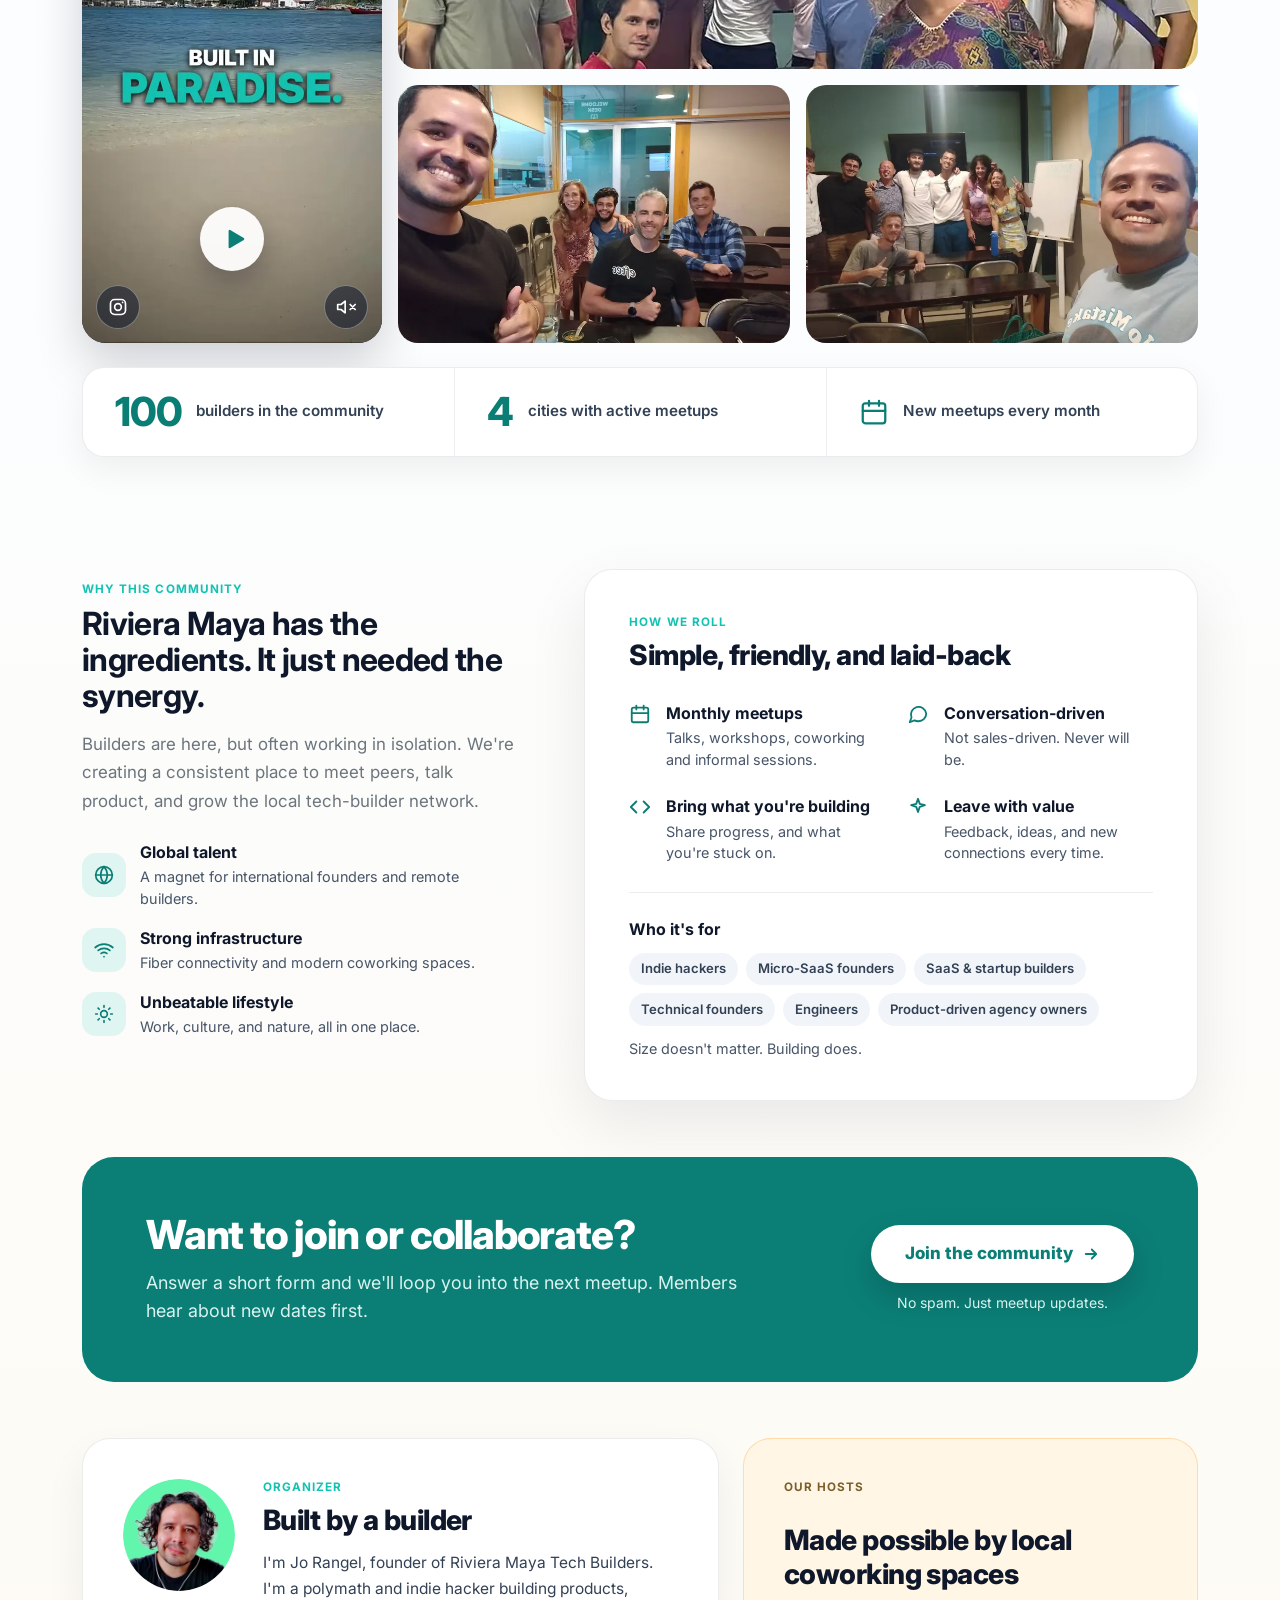
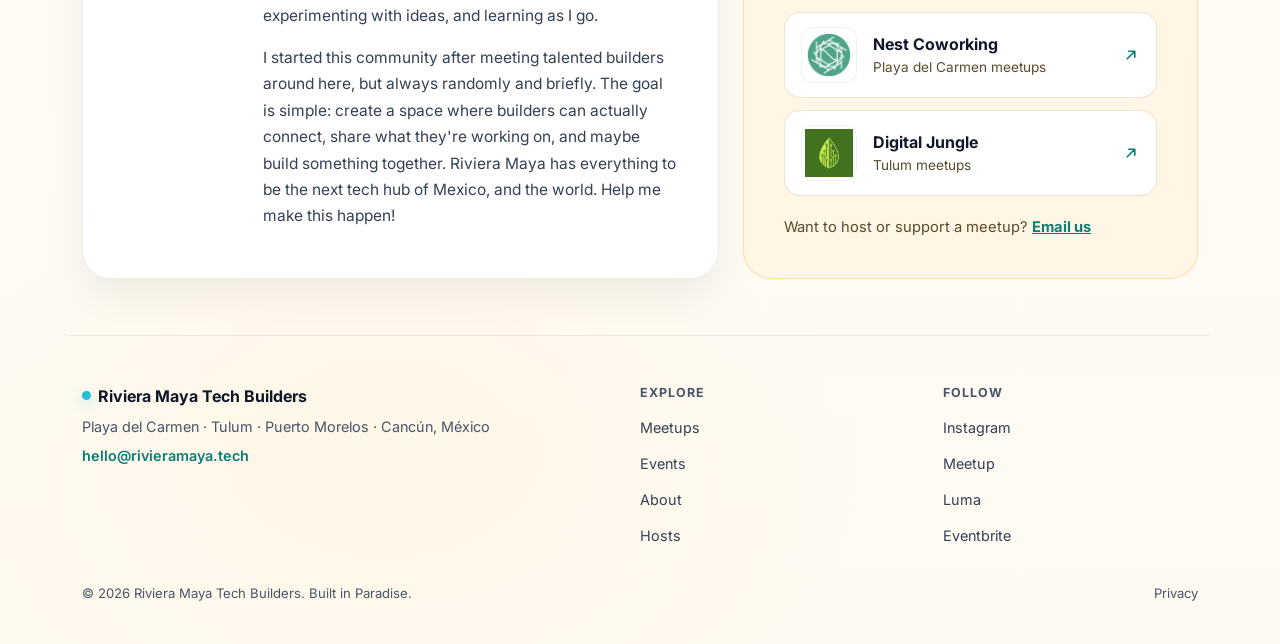
==== commit 3b275fa2: "add community video" ====
--- a/index.html
+++ b/index.html
@@ -283,7 +283,7 @@
       <div class="meetups-head">
         <div>
           <div class="kicker mb-2">Upcoming meetups</div>
-          <h2 class="fw-bold mb-0" id="meetups-heading">Join the next builder meetups in Riviera Maya</h2>
+          <h2 class="fw-bold mb-0" id="meetups-heading" data-one="event" data-none="Our next meetup is on its way">Join the next builder meetups in Riviera Maya</h2>
         </div>
         <a href="/events" class="link-arrow">All events and past meetups <svg width="16" height="16" viewBox="0 0 24 24" fill="none" stroke="currentColor" stroke-width="2.2" stroke-linecap="round" stroke-linejoin="round" aria-hidden="true"><path d="M5 12h14M13 6l6 6-6 6"/></svg></a>
       </div>
@@ -307,18 +307,30 @@
         <a href="/events#past-events" class="link-arrow">See all past meetups <svg width="16" height="16" viewBox="0 0 24 24" fill="none" stroke="currentColor" stroke-width="2.2" stroke-linecap="round" stroke-linejoin="round" aria-hidden="true"><path d="M5 12h14M13 6l6 6-6 6"/></svg></a>
       </div>
 
-      <div class="ca-grid fade-up">
-          <figure class="ca-tile ca-big">
-            <img src="assets/events/february19-800.webp" srcset="assets/events/february19-800.webp 800w, assets/events/february19-1600.webp 1200w" sizes="(min-width: 768px) 50vw, 100vw" alt="Riviera Maya Tech Builders first meetup in Playa del Carmen, February 2026" width="800" height="500" loading="lazy" decoding="async" />
+      <div class="ca-grid has-reel fade-up">
+          <div class="ca-reel" data-reel>
+            <video class="reel-video" muted loop playsinline preload="none" poster="assets/video/reel-poster.webp" width="540" height="960" aria-label="Riviera Maya Tech Builders promo video: Come for the tech, stay for the people">
+              <source src="assets/video/reel.mp4" type="video/mp4" />
+            </video>
+            <button type="button" class="reel-play" aria-label="Play video" hidden>
+              <svg width="26" height="26" viewBox="0 0 24 24" fill="currentColor" aria-hidden="true"><path d="M7 4.5v15a1 1 0 0 0 1.5.86l12.5-7.5a1 1 0 0 0 0-1.72L8.5 3.64A1 1 0 0 0 7 4.5z"/></svg>
+            </button>
+            <a class="reel-btn reel-ig" href="https://www.instagram.com/reel/DfIY4uVsdBN" target="_blank" rel="noopener noreferrer" aria-label="Watch on Instagram">
+              <svg width="20" height="20" viewBox="0 0 24 24" fill="none" stroke="currentColor" stroke-width="2" stroke-linecap="round" stroke-linejoin="round" aria-hidden="true"><rect x="3" y="3" width="18" height="18" rx="5"/><circle cx="12" cy="12" r="4"/><circle cx="17.5" cy="6.5" r="1" fill="currentColor" stroke="none"/></svg>
+            </a>
+            <button type="button" class="reel-btn reel-sound" aria-label="Turn sound on" aria-pressed="false">
+              <svg class="icon-muted" width="20" height="20" viewBox="0 0 24 24" fill="none" stroke="currentColor" stroke-width="2" stroke-linecap="round" stroke-linejoin="round" aria-hidden="true"><path d="M11 5L6 9H2v6h4l5 4z"/><path d="M23 9l-6 6M17 9l6 6"/></svg>
+              <svg class="icon-sound" width="20" height="20" viewBox="0 0 24 24" fill="none" stroke="currentColor" stroke-width="2" stroke-linecap="round" stroke-linejoin="round" aria-hidden="true"><path d="M11 5L6 9H2v6h4l5 4z"/><path d="M15.5 8.5a5 5 0 0 1 0 7M19 5a10 10 0 0 1 0 14"/></svg>
+            </button>
+          </div>
+          <figure class="ca-tile ca-wide">
+            <img src="assets/events/february19-800.webp" srcset="assets/events/february19-800.webp 800w, assets/events/february19-1600.webp 1200w" sizes="(min-width: 768px) 60vw, 100vw" alt="Riviera Maya Tech Builders first meetup in Playa del Carmen, February 2026" width="800" height="500" loading="lazy" decoding="async" />
           </figure>
-          <figure class="ca-tile ">
-            <img src="assets/events/march18-800.webp" srcset="assets/events/march18-800.webp 800w, assets/events/march18-1600.webp 1600w" sizes="(min-width: 768px) 25vw, 50vw" alt="Product Hunt workshop at Riviera Maya Tech Builders, March 2026" width="800" height="500" loading="lazy" decoding="async" />
+          <figure class="ca-tile">
+            <img src="assets/events/march18-800.webp" srcset="assets/events/march18-800.webp 800w, assets/events/march18-1600.webp 1600w" sizes="(min-width: 768px) 30vw, 50vw" alt="Product Hunt workshop at Riviera Maya Tech Builders, March 2026" width="800" height="500" loading="lazy" decoding="async" />
           </figure>
-          <figure class="ca-tile ">
-            <img src="assets/events/may27-800.webp" srcset="assets/events/may27-800.webp 800w, assets/events/may27-1600.webp 1600w" sizes="(min-width: 768px) 25vw, 50vw" alt="Built in Paradise feedback session, May 2026" width="800" height="500" loading="lazy" decoding="async" />
-          </figure>
-          <figure class="ca-tile ca-wide">
-            <img src="assets/events/april25-800.webp" srcset="assets/events/april25-800.webp 800w, assets/events/april25-1600.webp 1600w" sizes="(min-width: 768px) 50vw, 100vw" alt="Tulum chapter meetup, April 2026" width="800" height="500" loading="lazy" decoding="async" style="object-position:center 35%" />
+          <figure class="ca-tile">
+            <img src="assets/events/may27-800.webp" srcset="assets/events/may27-800.webp 800w, assets/events/may27-1600.webp 1600w" sizes="(min-width: 768px) 30vw, 50vw" alt="Built in Paradise feedback session, May 2026" width="800" height="500" loading="lazy" decoding="async" />
           </figure>
       </div>
 
@@ -482,203 +494,7 @@
   </footer>
 
   <!-- ════════════════ SCRIPTS ════════════════ -->
-  <script>
-    /* ──────────────────────────────────────────────────────────────
-       MEETUPS — the only place to edit when you add an event.
-       Past events (end time passed) drop off automatically; the hero
-       shows the next 2 at most, and an "empty" card when none are left.
-       Times include the -05:00 offset (Quintana Roo, no DST).
-       Preview another day: add ?date=2026-11-02 to the URL.
-    ─────────────────────────────────────────────────────────────── */
-    const MEETUPS = [
-      {
-        title: "Beach Coworking Meetup",
-        chapter: "Puerto Morelos",
-        headline: "Work from the beach in Puerto Morelos",
-        note: "Puerto Morelos chapter · first edition",
-        start: "2026-10-29T11:00:00-05:00",
-        end:   "2026-10-29T16:00:00-05:00",
-        time: "11:00 AM – 4:00 PM",
-        timeShort: "11 AM – 4 PM",
-        timeNote: "Drop in anytime",
-        venue: "Día y Noche Beach Club",
-        address: "Av. Javier Rojo Gómez y Rafael E. Melgar, Puerto Morelos, Q.R.",
-        price: "Free",
-        priceNote: "Limited spots, RSVP required",
-        description: "New location, new format. Bring your laptop, work on whatever you're building, and meet fellow developers, indie hackers and founders by the Caribbean. No presentations, no pitches, no agenda.",
-        bring: ["Charged laptop", "Mobile hotspot (backup)", "Cash for food & drinks"],
-        rsvp: "https://luma.com/9oxpor7z",
-        also: [
-          { label: "Meetup", url: "https://www.meetup.com/riviera-maya-tech-builders/events/317094755" },
-          { label: "Eventbrite", url: "https://www.eventbrite.com.mx/e/beach-coworking-riviera-maya-tech-builders-tickets-2003791291694" }
-        ],
-        recap: "/events#past-events"
-      }
-    ];
-
-    (function renderMeetups() {
-      const TZ = "America/Cancun";
-      const JOIN_FORM = "https://tally.so/r/J9OvqK";
-      const param = new URLSearchParams(location.search).get("date");
-      const now = param ? new Date(param + "T12:00:00-05:00") : new Date();
-
-      const esc = (v) => String(v).replace(/[&<>"']/g, (c) => ({ "&": "&amp;", "<": "&lt;", ">": "&gt;", '"': "&quot;", "'": "&#39;" }[c]));
-      const part = (d, opts) => new Intl.DateTimeFormat("en-US", { timeZone: TZ, ...opts }).format(d);
-      const ext = 'target="_blank" rel="noopener noreferrer"';
-
-      const svg = (d, size = 16, sw = 2) => `<svg width="${size}" height="${size}" viewBox="0 0 24 24" fill="none" stroke="currentColor" stroke-width="${sw}" stroke-linecap="round" stroke-linejoin="round" aria-hidden="true">${d}</svg>`;
-      const I = {
-        cal: '<rect x="3" y="5" width="18" height="16" rx="2"/><path d="M16 3v4M8 3v4M3 11h18"/>',
-        calPlus: '<rect x="3" y="5" width="18" height="16" rx="2"/><path d="M16 3v4M8 3v4M3 11h18M12 14v4M10 16h4"/>',
-        clock: '<circle cx="12" cy="12" r="9"/><path d="M12 7v5l3 2"/>',
-        pin: '<path d="M12 21s-7-6.2-7-11.5A7 7 0 0 1 19 9.5C19 14.8 12 21 12 21z"/><circle cx="12" cy="9.5" r="2.5"/>',
-        ticket: '<path d="M3 9a3 3 0 0 0 0 6v3h18v-3a3 3 0 0 0 0-6V6H3z"/><path d="M13 6v12"/>',
-        arrow: '<path d="M5 12h14M13 6l6 6-6 6"/>'
-      };
-
-      const list = MEETUPS.map((e) => ({ ...e, s: new Date(e.start), f: new Date(e.end) }));
-      const upcoming = list.filter((e) => e.f > now).sort((a, b) => a.s - b.s).slice(0, 2);
-      const last = list.filter((e) => e.f <= now).sort((a, b) => b.s - a.s)[0];
-
-      const d = (e) => ({
-        mon: part(e.s, { month: "short" }).toUpperCase(),
-        day: part(e.s, { day: "numeric" }),
-        wd: part(e.s, { weekday: "short" }),
-        weekday: part(e.s, { weekday: "long" }).toUpperCase(),
-        monthYear: part(e.s, { month: "long", year: "numeric" }),
-        short: part(e.s, { month: "short", day: "numeric" })
-      });
-      const maps = (e) => "https://www.google.com/maps/search/?api=1&query=" + encodeURIComponent(e.venue + ", " + e.address);
-      const gcal = (e) => {
-        const z = (x) => x.toISOString().replace(/[-:]|\.\d{3}/g, "");
-        return "https://calendar.google.com/calendar/render?action=TEMPLATE" +
-          "&text=" + encodeURIComponent(e.title + " · Riviera Maya Tech Builders") +
-          "&dates=" + z(e.s) + "/" + z(e.f) +
-          "&location=" + encodeURIComponent(e.venue + ", " + e.address) +
-          "&details=" + encodeURIComponent(e.description + "\n\nRSVP: " + e.rsvp);
-      };
-      const dateBox = (e) => `<div class="ms-date"><span class="ms-mon">${d(e).mon}</span><span class="ms-day">${d(e).day}</span></div>`;
-
-      /* ── Hero card ─────────────────────────────── */
-      let hero;
-      if (upcoming.length === 0) {
-        hero = `
-          <div class="meetup-strip is-empty">
-            <div class="ms-body">
-              <span class="ms-badge">${svg(I.cal, 12, 2.4)} NEXT MEETUP</span>
-              <div class="ms-row">
-                <div class="ms-date ms-date-empty">${svg(I.calPlus, 26, 1.8)}</div>
-                <div class="ms-info">
-                  <span class="ms-title">Dates coming soon</span>
-                  <span class="ms-meta">Members get the invite first. Spots usually go fast.</span>
-                </div>
-              </div>
-            </div>
-            ${last ? `<a class="ms-footer" href="${esc(last.recap)}">
-              <span>Last meetup: <strong>${esc(last.title)}</strong><span class="d-none d-sm-inline"> · ${esc(last.chapter)}</span> · ${d(last).short}</span>
-              <span class="ms-footer-link">See recap ${svg(I.arrow, 15, 2.2)}</span>
-            </a>` : ""}
-          </div>`;
-      } else if (upcoming.length === 1) {
-        const e = upcoming[0];
-        hero = `
-          <div class="meetup-strip is-single">
-            <div class="ms-body">
-              <div class="ms-head">
-                <span class="ms-badge">${svg(I.cal, 12, 2.4)} NEXT MEETUP</span>
-                <span class="ms-chapter">${esc(e.chapter)} chapter</span>
-              </div>
-              <div class="ms-row">
-                ${dateBox(e)}
-                <div class="ms-info">
-                  <span class="ms-title">${esc(e.title)}</span>
-                  <span class="ms-meta">${d(e).wd} · <span class="d-sm-none">${esc(e.timeShort)}</span><span class="d-none d-sm-inline">${esc(e.time)} · ${esc(e.venue)}</span> · ${esc(e.price)}</span>
-                </div>
-                <a class="btn-rsvp" href="${esc(e.rsvp)}" ${ext}><span class="d-sm-none">RSVP to this meetup</span><span class="d-none d-sm-inline">RSVP</span> ${svg(I.arrow, 15, 2.4)}</a>
-              </div>
-            </div>
-          </div>`;
-      } else {
-        hero = `
-          <div class="meetup-strip is-multi">
-            <div class="ms-head ms-head-multi">
-              <span class="ms-badge">${svg(I.cal, 12, 2.4)} UPCOMING MEETUPS</span>
-              <a class="ms-all" href="/events">All events</a>
-            </div>
-            ${upcoming.map((e) => `
-            <div class="ms-item">
-              ${dateBox(e)}
-              <div class="ms-info">
-                <span class="ms-title">${esc(e.title)}</span>
-                <span class="ms-meta">${esc(e.chapter)} · <span class="d-sm-none">${esc(e.timeShort)}</span><span class="d-none d-sm-inline">${d(e).wd} ${esc(e.timeShort)} · ${esc(e.price)}</span></span>
-              </div>
-              <a class="btn-rsvp btn-rsvp-sm" href="${esc(e.rsvp)}" ${ext} aria-label="RSVP to ${esc(e.title)}">RSVP</a>
-            </div>`).join("")}
-          </div>`;
-      }
-      document.getElementById("hero-meetups").innerHTML = hero;
-
-      /* ── Meetups section ───────────────────────── */
-      const heading = document.getElementById("meetups-heading");
-      let body;
-      if (upcoming.length === 0) {
-        heading.textContent = "Our next meetup is on its way";
-        body = `
-          <div class="event-empty">
-            <div>
-              <h3>Dates coming soon</h3>
-              <p>We announce new meetups to members first: Playa del Carmen, Tulum, Puerto Morelos and Cancún. Join the community and you'll get the invite.</p>
-            </div>
-            <div class="event-empty-actions">
-              <a class="btn cta js-join" href="${JOIN_FORM}" ${ext}>Join the community ${svg(I.arrow, 16, 2.2)}</a>
-              ${last ? `<a class="link-arrow" href="${esc(last.recap)}">See the last meetup ${svg(I.arrow, 16, 2.2)}</a>` : ""}
-            </div>
-          </div>`;
-      } else {
-        if (upcoming.length === 1) heading.textContent = upcoming[0].headline;
-        body = upcoming.map((e) => `
-          <article class="event-feature">
-            <div class="ef-date">
-              <div class="ef-when">
-                <span class="ef-weekday">${d(e).weekday}</span>
-                <span class="ef-num">${d(e).day}</span>
-                <span class="ef-month">${d(e).monthYear}</span>
-              </div>
-              <div class="ef-tag">
-                <span class="ms-badge">MEETUP</span>
-                <span class="ef-note">${esc(e.note)}</span>
-              </div>
-            </div>
-            <div class="ef-body">
-              <h3>${esc(e.title)}</h3>
-              <div class="ef-facts">
-                <div class="ef-fact">${svg(I.clock, 20)}<div><strong>${esc(e.time)}</strong><span>${esc(e.timeNote)}</span></div></div>
-                <div class="ef-fact">${svg(I.pin, 20)}<div><strong>${esc(e.venue)}</strong><a href="${maps(e)}" ${ext}>Open in Maps</a></div></div>
-                <div class="ef-fact">${svg(I.ticket, 20)}<div><strong>${esc(e.price)}</strong><span>${esc(e.priceNote)}</span></div></div>
-              </div>
-              <p class="ef-desc">${esc(e.description)}</p>
-              ${e.bring && e.bring.length ? `<div class="ef-bring"><span class="ef-bring-label">Bring</span>${e.bring.map((b) => `<span class="chip">${esc(b)}</span>`).join("")}</div>` : ""}
-              <div class="ef-actions">
-                <div class="ef-buttons">
-                  <a class="btn cta" href="${esc(e.rsvp)}" ${ext}>RSVP to this meetup</a>
-                  <a class="btn ghost" href="${gcal(e)}" ${ext}>${svg(I.cal, 18)} Add to calendar</a>
-                </div>
-                ${e.also && e.also.length ? `<span class="ef-also">Also on ${e.also.map((a) => `<a href="${esc(a.url)}" ${ext}>${esc(a.label)}</a>`).join(" and ")}</span>` : ""}
-              </div>
-            </div>
-          </article>`).join("");
-      }
-      document.getElementById("meetups-list").innerHTML = body;
-
-      /* ── Join links open the Tally popup when it's loaded ── */
-      document.addEventListener("click", (ev) => {
-        const a = ev.target.closest(".js-join");
-        if (!a || !window.Tally) return;
-        ev.preventDefault();
-        window.Tally.openPopup("J9OvqK", { layout: "modal", width: 374, emoji: { text: "👋", animation: "heart-beat" }, autoClose: 3000 });
-      });
-    })();
-  </script>
+  <script src="assets/meetups.js"></script>
 
   <script>
     // Footer year
@@ -689,6 +505,45 @@
     window.addEventListener("scroll", () => {
       nav.classList.toggle("scrolled", window.scrollY > 20);
     }, { passive: true });
+
+    // Promo reel: load + play muted only when near the viewport; pause when off screen.
+    (function () {
+      const box = document.querySelector("[data-reel]");
+      if (!box) return;
+      const video = box.querySelector("video");
+      const playBtn = box.querySelector(".reel-play");
+      const soundBtn = box.querySelector(".reel-sound");
+      const conn = navigator.connection || {};
+      const lowData = conn.saveData || /(^|-)2g$/.test(conn.effectiveType || "");
+      const reduceMotion = window.matchMedia("(prefers-reduced-motion: reduce)").matches;
+      const canAutoplay = !lowData && !reduceMotion;
+      let userPaused = false, inView = false;
+
+      const showPlay = (on) => { playBtn.hidden = !on; };
+      const tryPlay = () => video.play().then(() => showPlay(false)).catch(() => showPlay(true));
+
+      if (!canAutoplay) showPlay(true);
+
+      if ("IntersectionObserver" in window) {
+        new IntersectionObserver((entries) => entries.forEach((e) => {
+          inView = e.isIntersecting;
+          if (inView && canAutoplay && !userPaused) tryPlay();
+          if (!inView && !video.paused) video.pause();
+        }), { rootMargin: "200px 0px", threshold: 0.01 }).observe(box);
+      } else if (canAutoplay) { tryPlay(); }
+
+      playBtn.addEventListener("click", () => { userPaused = false; tryPlay(); });
+      video.addEventListener("click", () => {
+        if (video.paused) { userPaused = false; tryPlay(); }
+        else { userPaused = true; video.pause(); showPlay(true); }
+      });
+      soundBtn.addEventListener("click", () => {
+        video.muted = !video.muted;
+        soundBtn.setAttribute("aria-pressed", String(!video.muted));
+        soundBtn.setAttribute("aria-label", video.muted ? "Turn sound on" : "Turn sound off");
+        if (!video.muted && video.paused) { userPaused = false; tryPlay(); }
+      });
+    })();
 
     // Fade-up on scroll
     const fadeEls = document.querySelectorAll(".fade-up");
--- a/assets/style.css
+++ b/assets/style.css
@@ -881,3 +881,109 @@
   .hosts-card { padding: 1.6rem 1.1rem; border-radius: 24px; }
   .footer-bottom { font-size: .78rem; }
 }
+
+/* ════════════════════════════════════════════════════
+   EVENTS PAGE (2026-10 redesign)
+════════════════════════════════════════════════════ */
+.nav-actions .ghost.is-current { color: var(--cta-ink); border-color: rgba(11,127,118,.45); background: rgba(18,194,179,.08); }
+
+.events-top { padding: calc(var(--nav-h) + 4rem) 0 3rem; }
+.events-top-inner { display: flex; align-items: flex-end; justify-content: space-between; gap: 3rem; }
+.events-title { font-size: clamp(2.1rem, 4.2vw, 3.25rem); line-height: 1.06; font-weight: 800; letter-spacing: -.035em; margin: 0 0 1rem; max-width: 18ch; }
+.events-top .lead { max-width: 640px; }
+.events-top-cta { display: flex; flex-direction: column; align-items: flex-end; gap: .6rem; flex-shrink: 0; font-size: .9rem; color: #475569; }
+
+.filter-chips { display: flex; gap: .5rem; flex-wrap: wrap; }
+.filter-chip {
+  min-height: 40px; padding: 0 1rem; border-radius: 999px; cursor: pointer;
+  border: 1.5px solid rgba(15,23,42,.14); background: #fff; color: var(--muted);
+  font: inherit; font-size: .875rem; font-weight: 600; white-space: nowrap;
+}
+.filter-chip:hover { border-color: rgba(15,23,42,.28); }
+.filter-chip[aria-pressed="true"] { background: var(--ink); border-color: var(--ink); color: #fff; font-weight: 700; }
+.filter-chip:focus-visible { outline: 3px solid rgba(18,194,179,.55); outline-offset: 2px; }
+
+.recap-grid { display: grid; grid-template-columns: repeat(3, minmax(0, 1fr)); gap: 1.5rem; align-items: start; }
+.recap-card { background: #fff; border: 1px solid rgba(15,23,42,.08); border-radius: 22px; overflow: hidden; box-shadow: 0 14px 34px rgba(2,6,23,.06); display: flex; flex-direction: column; }
+.recap-card[hidden] { display: none; }
+.recap-photo { width: 100%; height: 220px; object-fit: cover; display: block; background: #e2e8f0; }
+.recap-body { padding: 1.35rem 1.5rem 1.4rem; display: flex; flex-direction: column; gap: .6rem; flex-grow: 1; }
+.recap-meta { display: flex; align-items: center; justify-content: space-between; gap: .5rem; font-size: .75rem; font-weight: 700; letter-spacing: .08em; text-transform: uppercase; color: #475569; }
+.recap-sold { padding: .15rem .55rem; border-radius: 999px; background: var(--sand); border: 1px solid rgba(255,180,80,.45); color: #7c5e2a; font-size: .72rem; letter-spacing: 0; text-transform: none; white-space: nowrap; }
+.recap-title { margin: 0; font-size: 1.25rem; font-weight: 800; letter-spacing: -.01em; }
+.recap-summary { margin: 0; font-size: .92rem; line-height: 1.6; color: var(--muted); }
+.recap-more { margin-top: .25rem; padding-top: .75rem; border-top: 1px solid rgba(15,23,42,.07); }
+.recap-more summary { list-style: none; cursor: pointer; display: flex; align-items: center; justify-content: space-between; min-height: 32px; font-size: .9rem; font-weight: 700; color: var(--cta-ink); }
+.recap-more summary::-webkit-details-marker { display: none; }
+.recap-more summary svg { transition: transform .2s; }
+.recap-more[open] summary svg { transform: rotate(180deg); }
+.recap-more ul { margin: .5rem 0 0; padding-left: 1.1rem; font-size: .9rem; line-height: 1.6; color: var(--muted); }
+
+.faq-grid { display: grid; grid-template-columns: 5fr 7fr; gap: 4rem; align-items: start; }
+.faq-list { background: #fff; border: 1px solid rgba(15,23,42,.08); border-radius: 24px; box-shadow: 0 14px 34px rgba(2,6,23,.05); }
+.faq-item + .faq-item { border-top: 1px solid rgba(15,23,42,.07); }
+.faq-item summary { list-style: none; cursor: pointer; display: flex; align-items: center; justify-content: space-between; gap: 1rem; padding: 1.35rem 1.6rem; font-size: 1.03rem; font-weight: 700; color: var(--ink); }
+.faq-item summary::-webkit-details-marker { display: none; }
+.faq-icon { color: var(--cta-ink); display: flex; flex-shrink: 0; transition: transform .2s; }
+.faq-item[open] .faq-icon { transform: rotate(45deg); }
+.faq-item p { margin: -.4rem 0 0; padding: 0 1.6rem 1.35rem; color: var(--muted); line-height: 1.65; }
+.faq-item summary:focus-visible, .recap-more summary:focus-visible { outline: 3px solid rgba(18,194,179,.55); outline-offset: 2px; border-radius: 12px; }
+
+.join-band .join-band-follow { margin-top: .75rem; font-size: .95rem; }
+.join-band-follow a { color: #fff; font-weight: 700; }
+.join-band-follow a:hover { color: #fff; opacity: .85; }
+
+@media (max-width: 1199.98px) { .recap-grid { grid-template-columns: repeat(2, minmax(0, 1fr)); } }
+@media (max-width: 991.98px) {
+  .events-top-inner { flex-direction: column; align-items: stretch; gap: 1.5rem; }
+  .events-top-cta { align-items: stretch; text-align: center; }
+  .faq-grid { grid-template-columns: 1fr; gap: 1.5rem; }
+}
+@media (max-width: 767.98px) {
+  .recap-grid { grid-template-columns: 1fr; gap: 1rem; }
+  .recap-photo { height: 196px; }
+  .filter-chips { flex-wrap: nowrap; overflow-x: auto; width: 100%; padding-bottom: 2px; }
+}
+@media (max-width: 575.98px) {
+  .events-top { padding-top: calc(var(--nav-h) + 2rem); padding-bottom: 2rem; }
+  .events-top-cta .cta-lg { width: 100%; }
+  .recap-body { padding: 1.1rem 1.1rem 1.15rem; }
+  .faq-item summary { padding: 1.1rem 1.15rem; font-size: .97rem; }
+  .faq-item p { padding: 0 1.15rem 1.1rem; font-size: .92rem; }
+}
+
+/* ════════════════════════════════════════════════════
+   PROMO REEL in Community in action
+════════════════════════════════════════════════════ */
+.ca-grid.has-reel { grid-template-columns: 300px minmax(0, 1fr) minmax(0, 1fr); grid-template-rows: 258px 258px; }
+.ca-reel { grid-row: span 2; position: relative; border-radius: 24px; overflow: hidden; background: #0f172a; box-shadow: 0 20px 48px rgba(2,6,23,.18); }
+.reel-video { width: 100%; height: 100%; object-fit: cover; display: block; cursor: pointer; }
+.reel-btn {
+  position: absolute; bottom: 14px; width: 44px; height: 44px; border-radius: 999px;
+  border: 1px solid rgba(255,255,255,.35); background: rgba(15,23,42,.55); color: #fff;
+  display: flex; align-items: center; justify-content: center; cursor: pointer;
+  backdrop-filter: blur(6px); -webkit-backdrop-filter: blur(6px); transition: background .18s;
+}
+.reel-btn:hover { background: rgba(15,23,42,.75); color: #fff; }
+.reel-btn:focus-visible, .reel-play:focus-visible { outline: 3px solid #fff; outline-offset: 2px; }
+.reel-ig { left: 14px; }
+.reel-sound { right: 14px; }
+.reel-sound .icon-sound { display: none; }
+.reel-sound[aria-pressed="true"] .icon-sound { display: block; }
+.reel-sound[aria-pressed="true"] .icon-muted { display: none; }
+.reel-play {
+  position: absolute; left: 50%; bottom: 72px; transform: translateX(-50%);
+  width: 64px; height: 64px; border-radius: 999px; border: 0;
+  background: rgba(255,255,255,.94); color: var(--cta); box-shadow: 0 12px 30px rgba(2,6,23,.30);
+  display: flex; align-items: center; justify-content: center; cursor: pointer;
+}
+.reel-play[hidden] { display: none; }
+.reel-play svg { margin-left: 3px; }
+
+@media (max-width: 991.98px) {
+  .ca-grid.has-reel { grid-template-columns: 240px minmax(0, 1fr) minmax(0, 1fr); grid-template-rows: 205px 205px; }
+}
+@media (max-width: 767.98px) {
+  .ca-grid.has-reel { grid-template-columns: repeat(2, minmax(0, 1fr)); grid-template-rows: auto 200px 140px; }
+  .ca-reel { grid-column: span 2; grid-row: auto; justify-self: center; width: min(300px, 100%); aspect-ratio: 9 / 16; border-radius: 22px; margin-bottom: .375rem; }
+}
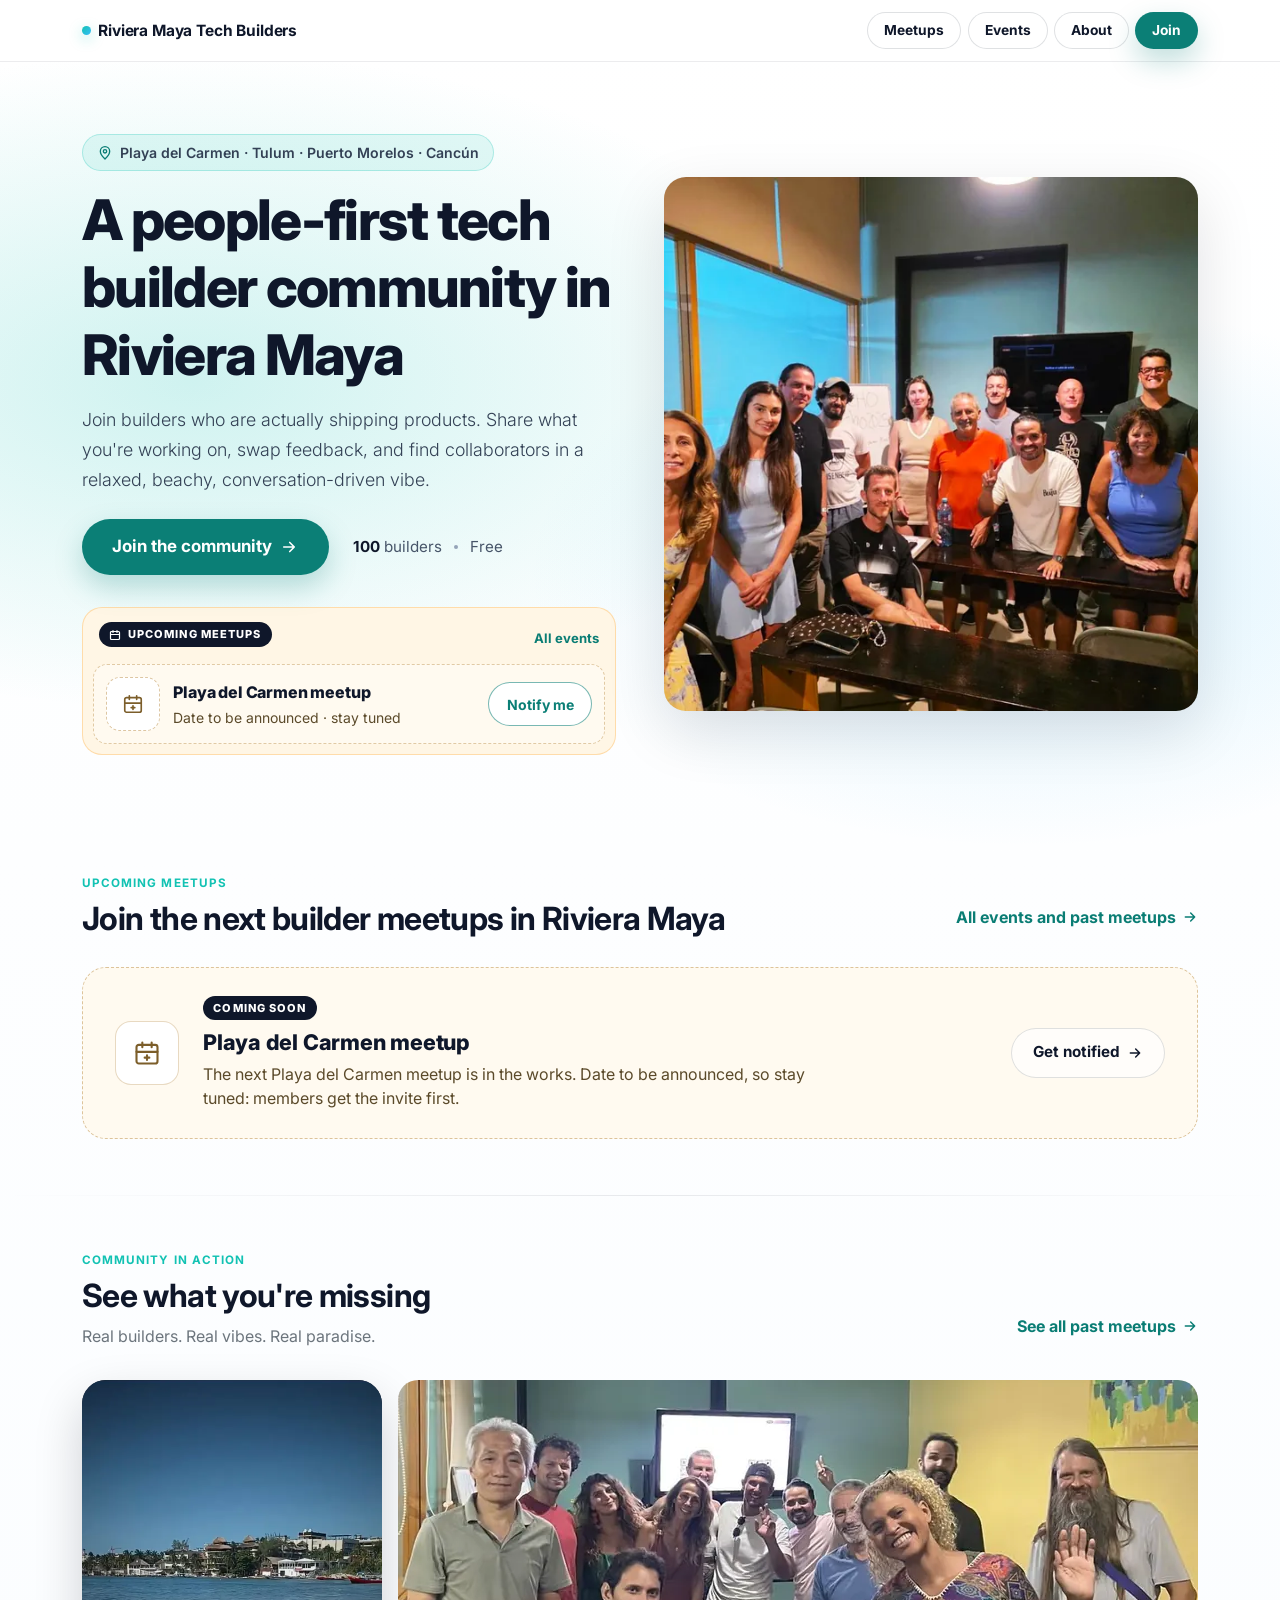
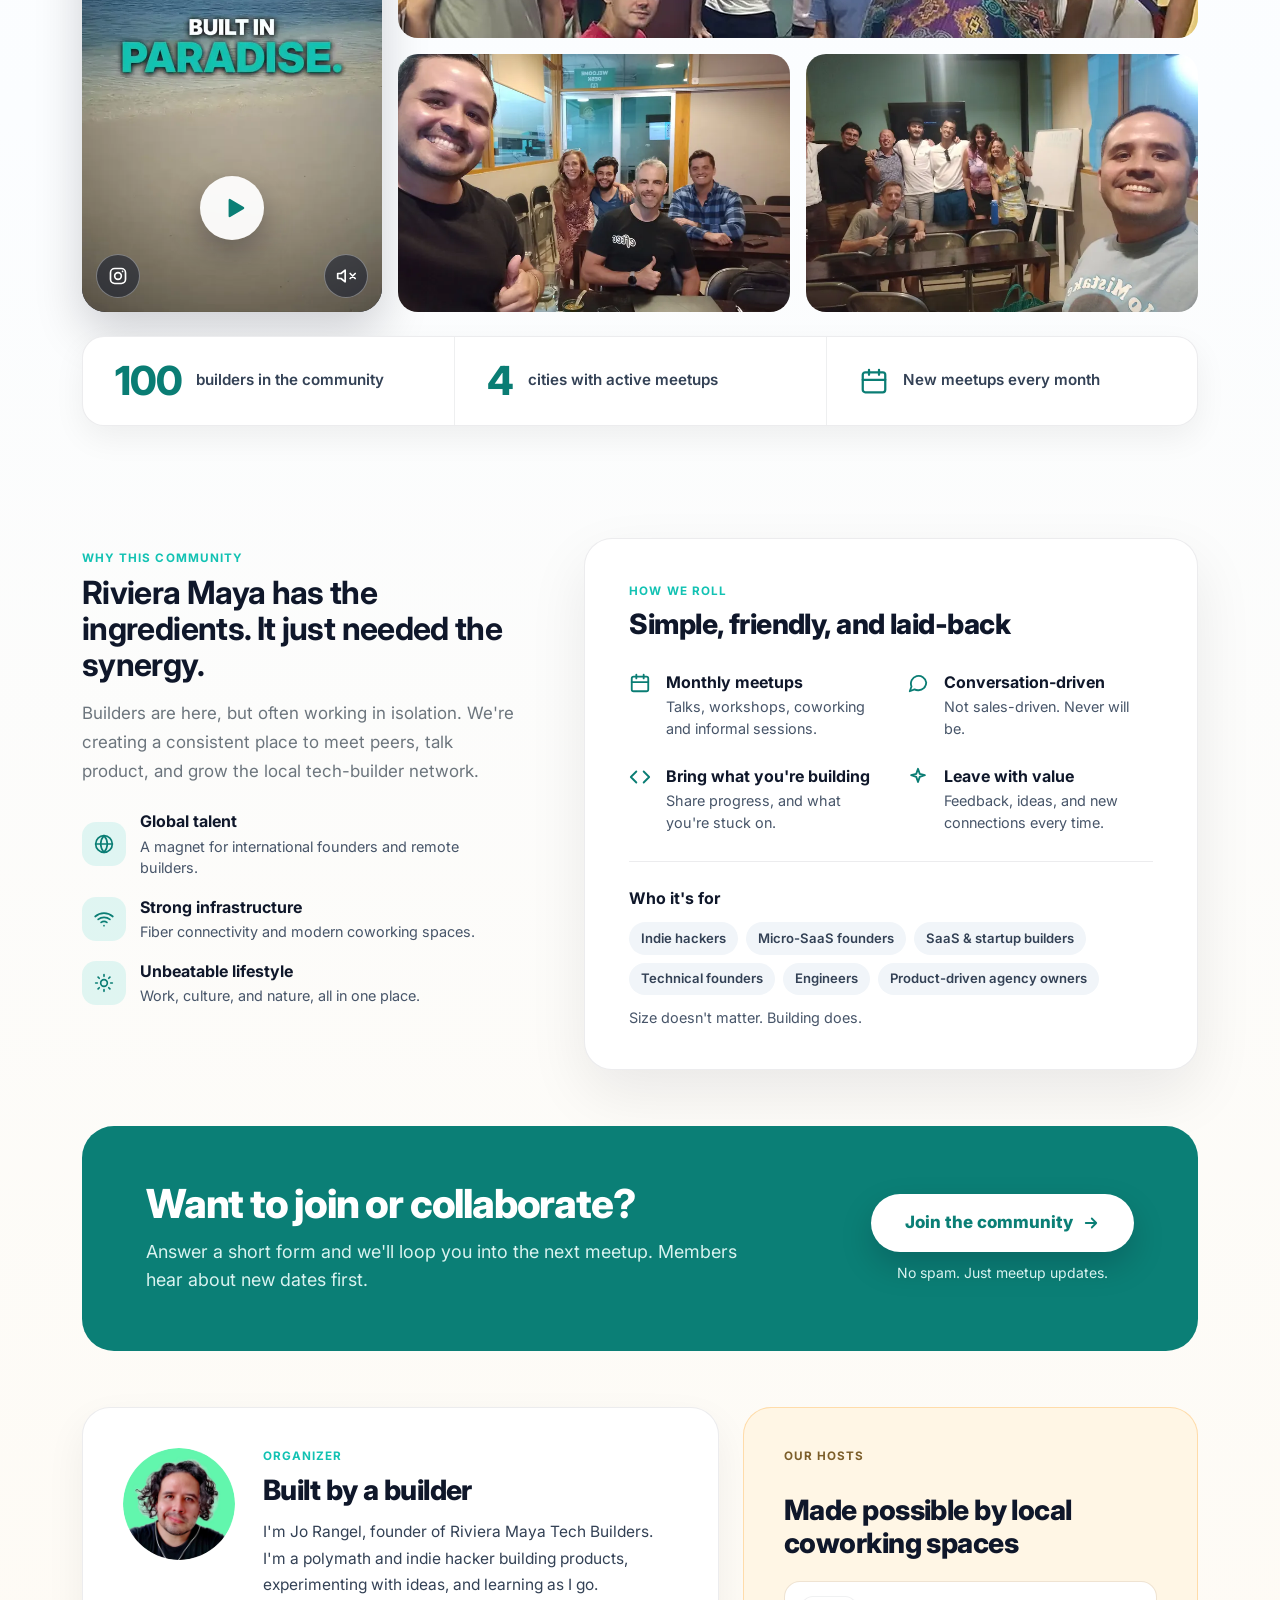
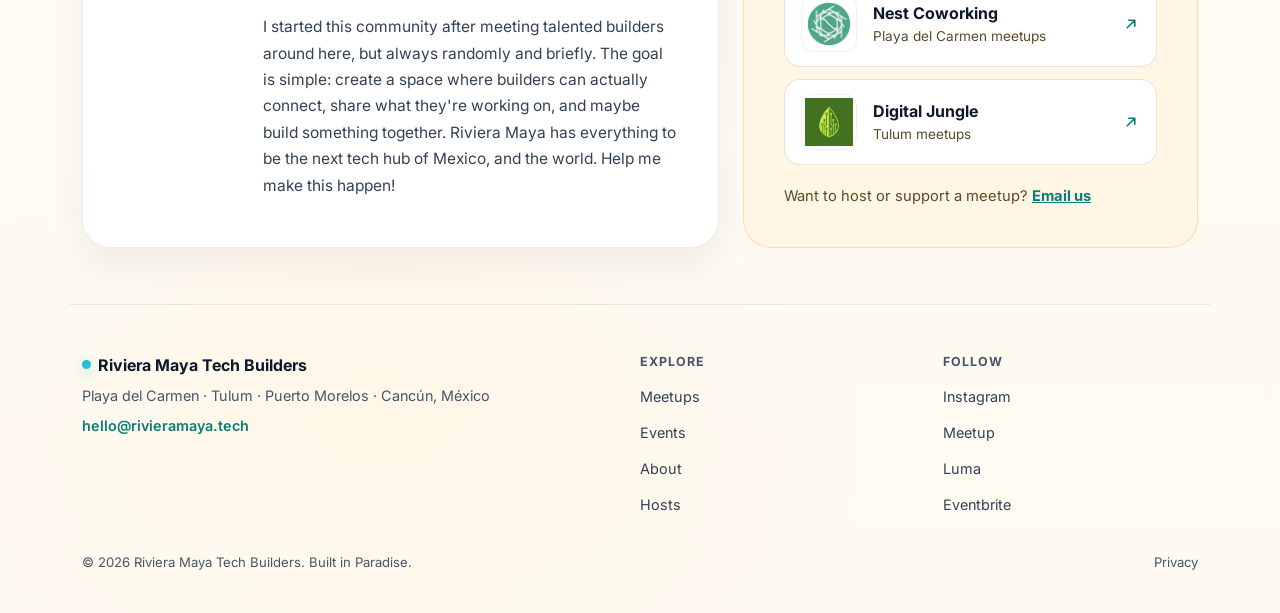
==== commit 64bba7de: "add cancun event" ====
--- a/index.html
+++ b/index.html
@@ -119,29 +119,34 @@
       },
       {
         "@type": "Event",
-        "@id": "https://rivieramaya.tech/events#event-puerto-morelos-2026-10-29",
-        "name": "Beach Coworking — Riviera Maya Tech Builders (Puerto Morelos)",
-        "description": "The first Riviera Maya Tech Builders meetup in Puerto Morelos: a relaxed beach coworking session. Bring your laptop, work on whatever you're building, and meet fellow developers, indie hackers, founders and tech enthusiasts by the Caribbean. No presentations, no pitches, no formal agenda. Free admission, RSVP required.",
-        "startDate": "2026-10-29T11:00:00-05:00",
-        "endDate": "2026-10-29T16:00:00-05:00",
+        "@id": "https://rivieramaya.tech/events#event-cancun-2026-11-18",
+        "name": "Crea tu propio equipo de agentes de IA con Grok Bot — Riviera Maya Tech Builders (Cancún)",
+        "description": "Hands-on workshop (in Spanish) on building a team of AI agents with Grok Bot: roles, memory, access to real tools, and agents working together on real projects. With guest Nik Vassev. Co-organized by Riviera Maya Tech Builders and Osuna AI & Data Solutions, hosted by Universidad La Salle Cancún.",
+        "startDate": "2026-11-18T16:00:00-05:00",
+        "endDate": "2026-11-18T18:00:00-05:00",
         "eventAttendanceMode": "https://schema.org/OfflineEventAttendanceMode",
         "eventStatus": "https://schema.org/EventScheduled",
         "isAccessibleForFree": true,
+        "inLanguage": "es",
         "image": [
           "https://rivieramaya.tech/assets/og-image.jpg"
         ],
-        "url": "https://www.meetup.com/riviera-maya-tech-builders/events/317094755",
+        "url": "https://luma.com/wdnav1dj",
         "organizer": {
           "@id": "https://rivieramaya.tech/#organization"
         },
+        "performer": {
+          "@type": "Person",
+          "name": "Nik Vassev"
+        },
         "location": {
           "@type": "Place",
-          "name": "Día y Noche Beach Club",
+          "name": "Universidad La Salle Cancún",
           "address": {
             "@type": "PostalAddress",
-            "streetAddress": "Av. Javier Rojo Gómez y Rafael E. Melgar",
-            "addressLocality": "Puerto Morelos",
-            "postalCode": "77580",
+            "streetAddress": "Carretera Cancún - Playa del Carmen lote 1 Mza. 1 Km. 11.5 SM 299",
+            "addressLocality": "Cancún",
+            "postalCode": "77560",
             "addressRegion": "Quintana Roo",
             "addressCountry": "MX"
           }
@@ -150,9 +155,8 @@
           "@type": "Offer",
           "price": "0",
           "priceCurrency": "MXN",
-          "availability": "https://schema.org/InStock",
-          "validFrom": "2026-10-22T00:00:00-05:00",
-          "url": "https://www.eventbrite.com.mx/e/beach-coworking-riviera-maya-tech-builders-tickets-2003791291694"
+          "availability": "https://schema.org/LimitedAvailability",
+          "url": "https://luma.com/wdnav1dj"
         }
       }
     ]
--- a/assets/style.css
+++ b/assets/style.css
@@ -987,3 +987,26 @@
   .ca-grid.has-reel { grid-template-columns: repeat(2, minmax(0, 1fr)); grid-template-rows: auto 200px 140px; }
   .ca-reel { grid-column: span 2; grid-row: auto; justify-self: center; width: min(300px, 100%); aspect-ratio: 9 / 16; border-radius: 22px; margin-bottom: .375rem; }
 }
+
+/* ════════════════════════════════════════════════════
+   COMING SOON (date to be announced)
+════════════════════════════════════════════════════ */
+.ms-item.is-tba { background: #fffaf0; border-style: dashed; border-color: rgba(180,130,50,.40); }
+.ms-item.is-tba .ms-date { background: #fff; color: #7c5e2a; }
+.btn-notify { border-color: rgba(11,127,118,.55); }
+
+.event-soon {
+  display: flex; align-items: center; gap: 1.5rem;
+  padding: 1.75rem 2rem; border-radius: 24px;
+  background: #fffaf0; border: 1.5px dashed rgba(180,130,50,.45);
+}
+.es-icon { width: 64px; height: 64px; flex-shrink: 0; border-radius: 16px; background: #fff; border: 1px solid rgba(180,130,50,.30); color: #7c5e2a; display: flex; align-items: center; justify-content: center; }
+.es-text { flex: 1 1 auto; min-width: 0; display: flex; flex-direction: column; align-items: flex-start; gap: .4rem; }
+.es-text h3 { margin: .2rem 0 0; font-size: 1.35rem; font-weight: 800; letter-spacing: -.01em; }
+.es-text p { margin: 0; color: var(--sand-ink); max-width: 620px; }
+.event-soon .btn { flex-shrink: 0; min-height: 48px; gap: .45rem; }
+@media (max-width: 767.98px) {
+  .event-soon { flex-direction: column; align-items: stretch; gap: 1rem; padding: 1.4rem 1.25rem; }
+  .es-icon { width: 52px; height: 52px; }
+  .event-soon .btn { width: 100%; }
+}
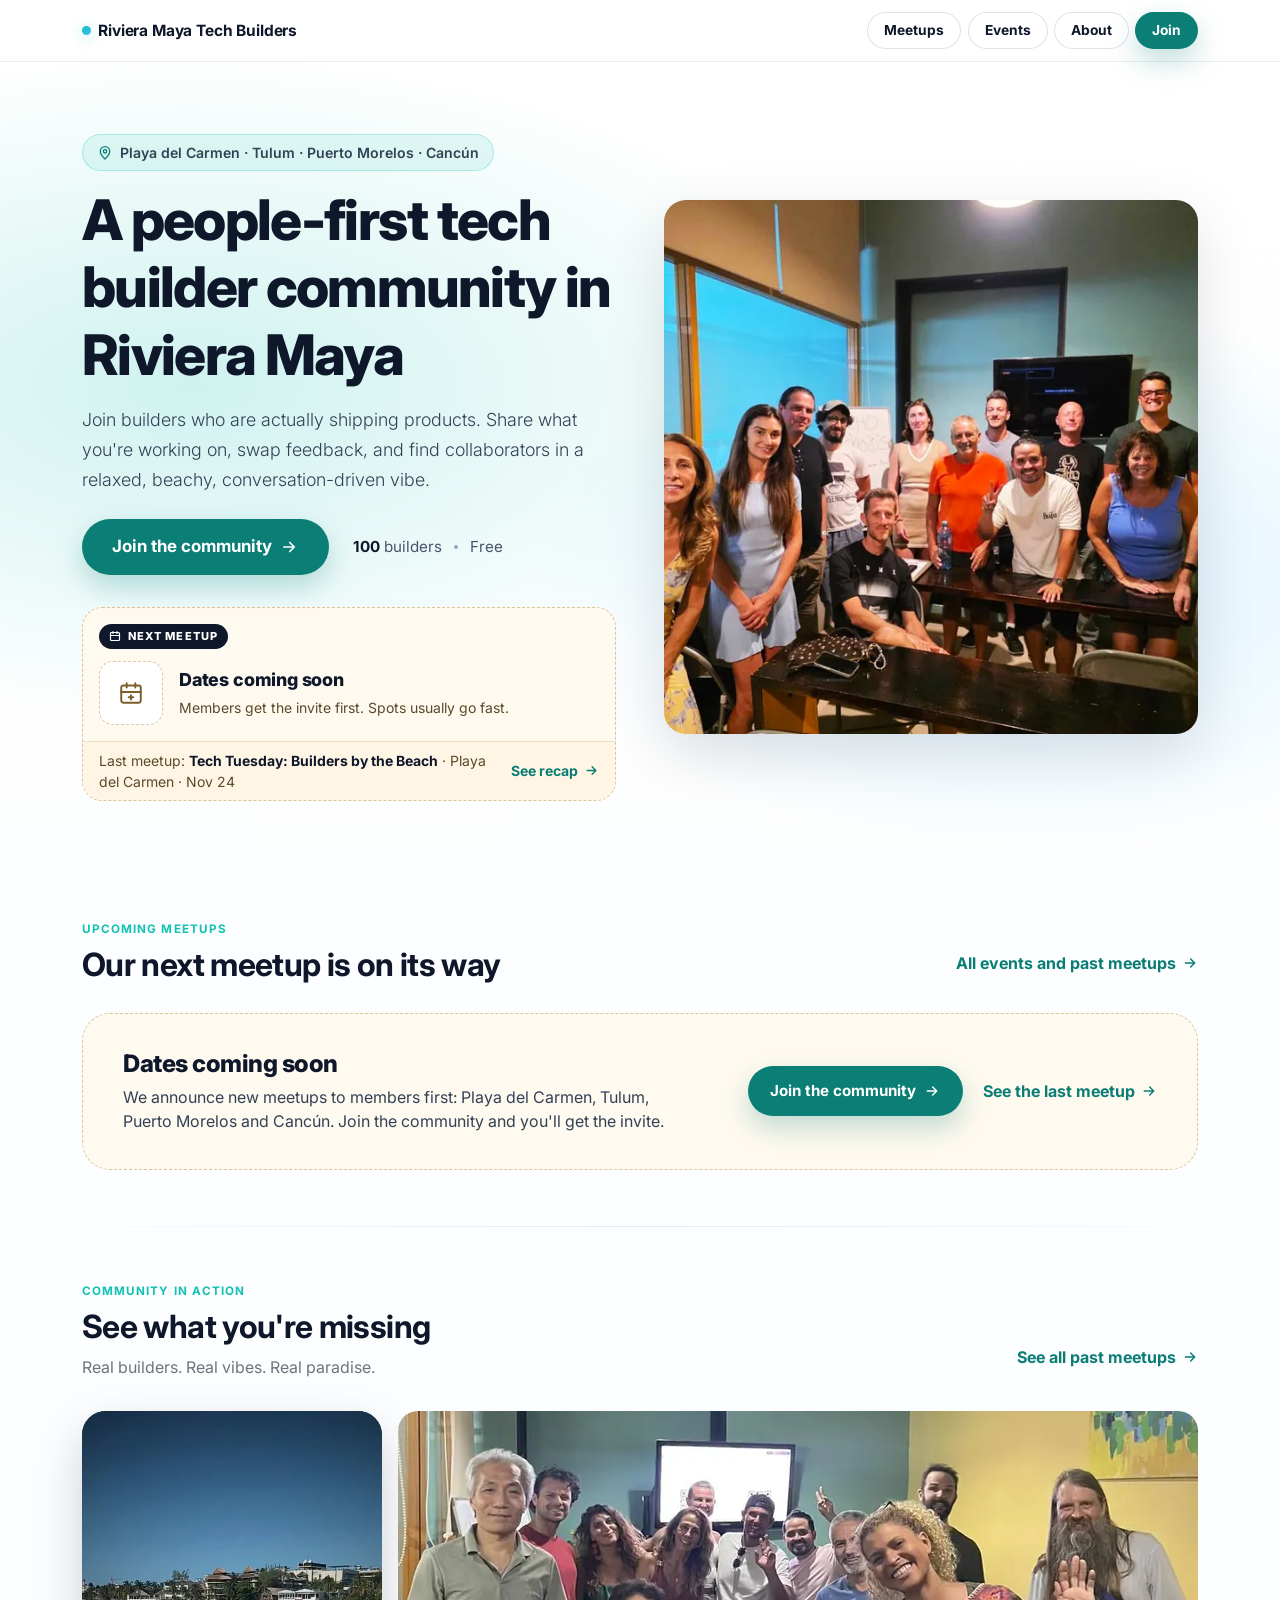
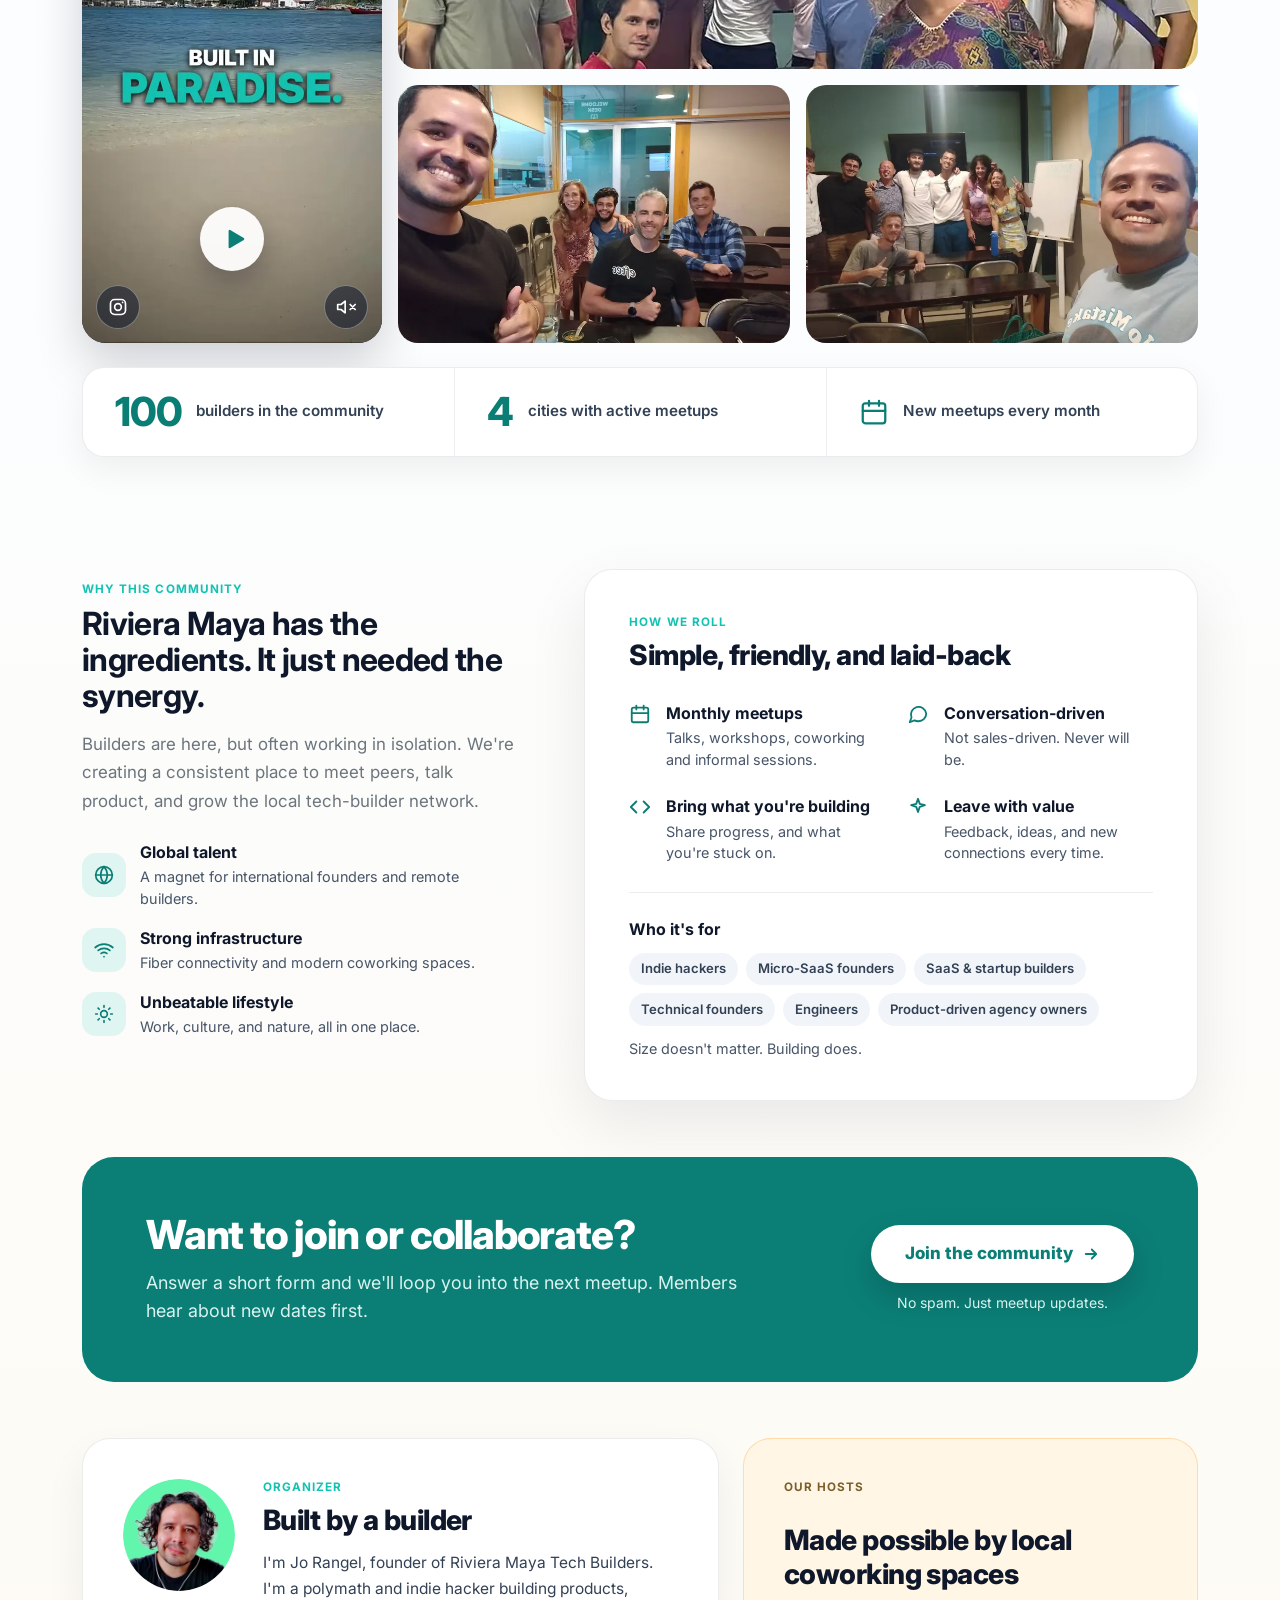
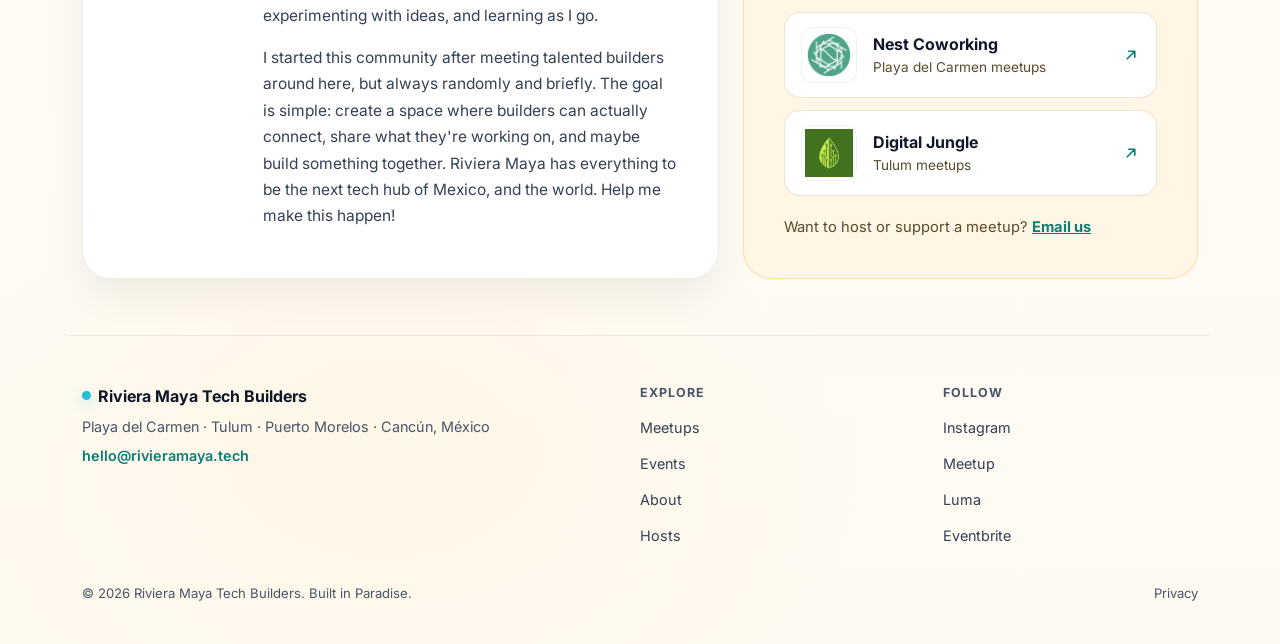
==== commit 01fc22e0: "add pdc meetup" ====
--- a/index.html
+++ b/index.html
@@ -158,6 +158,43 @@
           "availability": "https://schema.org/LimitedAvailability",
           "url": "https://luma.com/wdnav1dj"
         }
+      },
+      {
+        "@type": "Event",
+        "@id": "https://rivieramaya.tech/events#event-pdc-2026-11-24",
+        "name": "Tech Tuesday: Builders by the Beach — Riviera Maya Tech Builders (Playa del Carmen)",
+        "description": "A relaxed beachside meetup for developers, indie hackers, founders and startup builders in Playa del Carmen. Share what you're building, swap ideas and get feedback. No presentations, no pitches, no agenda. Free, RSVP encouraged.",
+        "startDate": "2026-11-24T17:00:00-05:00",
+        "endDate": "2026-11-24T20:00:00-05:00",
+        "eventAttendanceMode": "https://schema.org/OfflineEventAttendanceMode",
+        "eventStatus": "https://schema.org/EventScheduled",
+        "isAccessibleForFree": true,
+        "image": [
+          "https://rivieramaya.tech/assets/og-image.jpg"
+        ],
+        "url": "https://luma.com/1wnfx4vs",
+        "organizer": {
+          "@id": "https://rivieramaya.tech/#organization"
+        },
+        "location": {
+          "@type": "Place",
+          "name": "Zenzi Beach",
+          "address": {
+            "@type": "PostalAddress",
+            "streetAddress": "Calle 10 Norte 018, Centro",
+            "addressLocality": "Playa del Carmen",
+            "postalCode": "77710",
+            "addressRegion": "Quintana Roo",
+            "addressCountry": "MX"
+          }
+        },
+        "offers": {
+          "@type": "Offer",
+          "price": "0",
+          "priceCurrency": "MXN",
+          "availability": "https://schema.org/InStock",
+          "url": "https://luma.com/1wnfx4vs"
+        }
       }
     ]
   }
